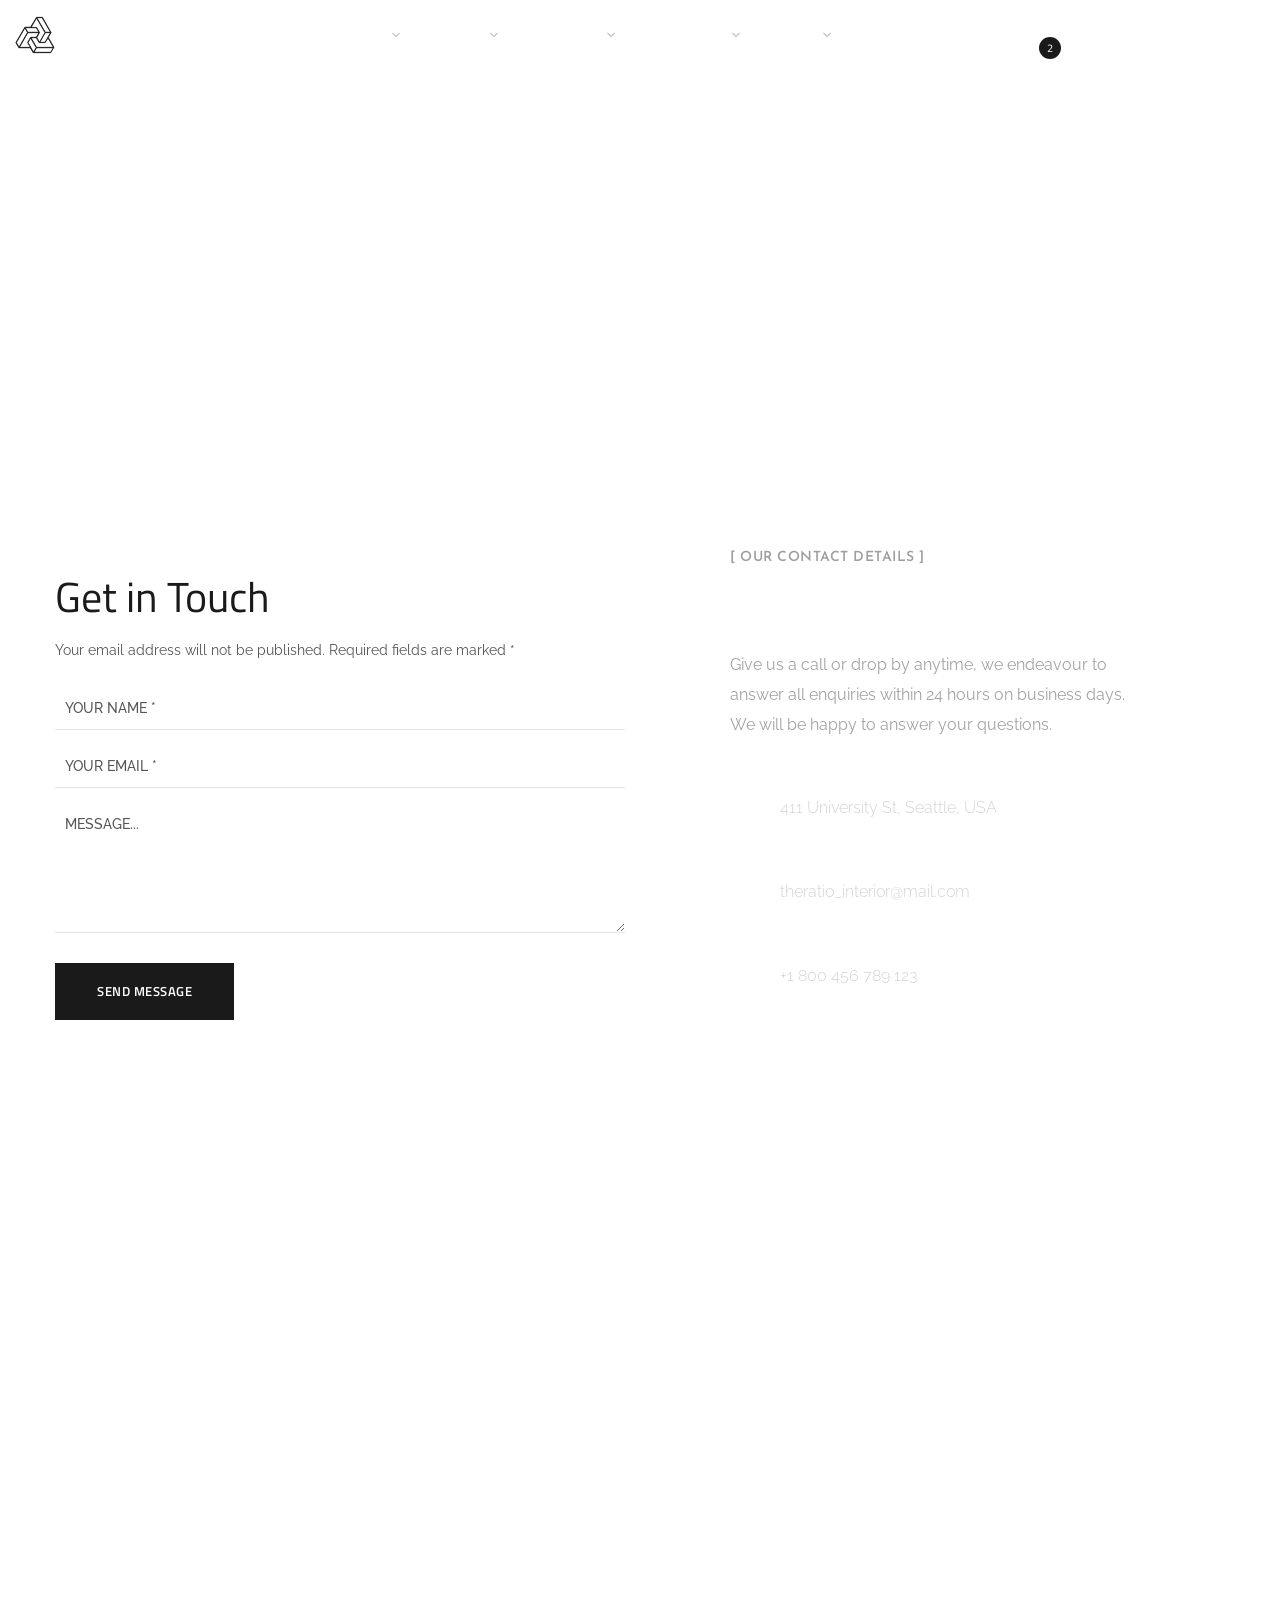
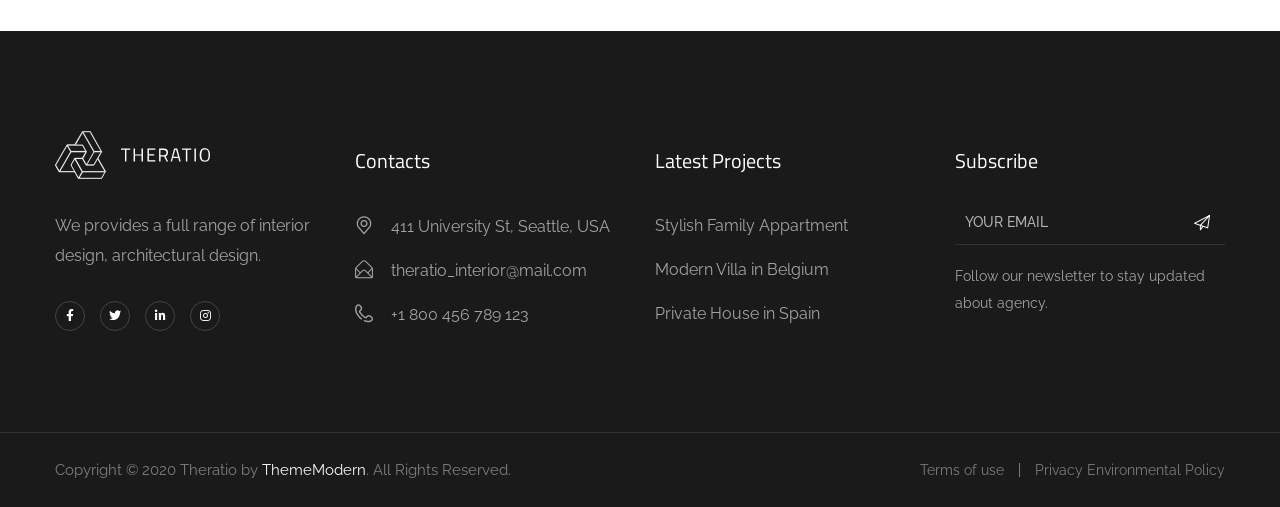
==== contact.html @ d59ffcf4 "commit" ====
<!DOCTYPE html>
<html lang="en">

<head>
    <meta charset="utf-8">
    <meta http-equiv="X-UA-Compatible" content="IE=edge" />
    <meta name="viewport" content="width=device-width, initial-scale=1, maximum-scale=1" />
    <title>Theratio</title>
    <link rel="shortcut icon" type="image/x-icon" href="images/favicon.png" />
    <link rel="stylesheet" href="css/bootstrap.min.css" />
    <link rel="stylesheet" href="css/font-awesome.min.css" />
    <link rel="stylesheet" href="css/flaticon.css" />
    <link rel="stylesheet" href="css/owl.carousel.min.css" />
    <link rel="stylesheet" href="css/owl.theme.css" />
    <link rel="stylesheet" href="css/magnific-popup.css" />
    <link rel="stylesheet" href="css/lightgallery.css" />
    <link rel="stylesheet" href="css/woocommerce.css" />
    <link rel="stylesheet" href="css/royal-preload.css" />

    <link rel="stylesheet" href="style.css" />
</head>

<body>
    <div id="royal_preloader"></div>
    <div id="page" class="site">
        <header id="site-header" class="site-header header-transparent">
            <!-- Main Header start -->
            <div class="octf-main-header is-fixed">
                <div class="octf-area-wrap">
                    <div class="container-fluid octf-mainbar-container">
                        <div class="octf-mainbar">
                            <div class="octf-mainbar-row octf-row">
                                <div class="octf-col logo-col no-padding">
                                    <div id="site-logo" class="site-logo">
                                        <a href="index.html">
                                            <img src="images/logo.svg" alt="Theratio" class="">
                                        </a>
                                    </div>
                                </div>
                                <div class="octf-col menu-col no-padding">
                                    <nav id="site-navigation" class="main-navigation">
                                        <ul class="menu">
                                            <li class="menu-item-has-children">
                                                <a href="index.html">Home</a>
                                                <ul class="sub-menu">
                                                    <li><a href="index.html">Main Home</a></li>
                                                    <li><a href="index-2.html">Interior Design</a></li>
                                                    <li><a href="index-3.html">Studio Home</a></li>
                                                    <li><a href="index-4.html">Architecture Agency</a></li>
                                                    <li><a href="index-5.html">Design Company</a></li>
                                                    <li><a href="index-6.html">Home Video</a></li>
                                                    <li><a href="home-full-screen.html">Home Full Screen</a></li>
                                                    <li><a href="one-page.html">Home One Page</a></li>
                                                    <li><a href="index-sidenav.html">Home with Side Menu</a></li>
                                                </ul>
                                            </li>
                                            <li class="menu-item-has-children"><a href="#">Pages</a>
                                                <ul class="sub-menu">
                                                    <li><a href="about-us.html">About Us</a></li>
                                                    <li><a href="our-services.html">Our Services</a></li>
                                                    <li><a href="our-team.html">Our Team</a></li>
                                                    <li><a href="single-team.html">Single Team</a></li>
                                                    <li><a href="our-process.html">Our Process</a></li>
                                                    <li><a href="our-studio.html">Our Stufio</a></li>
                                                    <li class="menu-item-has-children"><a href="shop.html">Shop</a>
                                                        <ul class="sub-menu">
                                                            <li><a href="single-product.html">Single Product</a></li>
                                                            <li><a href="checkout-page.html">Checkout Page</a></li>
                                                            <li><a href="cart-page.html">Cart Page</a></li>
                                                        </ul>
                                                    </li>
                                                    <li><a href="typography.html">Typography</a></li>
                                                    <li><a href="elements.html">Elements</a></li>
                                                    <li><a href="faq.html">FAQS</a></li>
                                                    <li><a href="cooming-soon.html">Coming Soon</a></li>
                                                    <li><a href="404-error.html">404 Error</a></li>
                                                </ul>
                                            </li>
                                            <li class="menu-item-has-children"><a href="#">Services</a>
                                                <ul class="sub-menu">
                                                    <li><a href="servcies-detail-1.html">Design & Planning</a></li>
                                                    <li><a href="servcies-detail-2.html">Exterior Design</a></li>
                                                    <li><a href="servcies-detail-3.html">Custom Solutions</a></li>
                                                    <li><a href="servcies-detail-4.html">Furniture & Decor</a></li>
                                                    <li><a href="servcies-detail-5.html">Creating Concept</a></li>
                                                    <li><a href="servcies-detail-6.html">Author’s Control</a></li>
                                                </ul>
                                            </li>
                                            <li class="menu-item-has-children mega-dropdown"><a href="#">Portfolio</a>
                                                <ul class="mega-sub-menu">
                                                    <li class="row">
                                                        <ul class="col">
                                                            <li class="menu-title">Portfolio Types</li>
                                                            <li><a href="portfolio-masonry.html">Portfolio Grid Masonry</a></li>
                                                            <li><a href="portfolio-no-gap.html">Portfolio Grid No Gap</a></li>
                                                            <li><a href="portfolio-under.html">Portfolio Info Under Image</a></li>
                                                            <li><a href="portfolio-metro.html">Portfolio Metro</a></li>
                                                            <li><a href="portfolio-metro-no-gap.html">Portfolio Metro No Space</a></li>
                                                            <li><a href="portfolio-gallery.html">Portfolio Gallery</a></li>
                                                            <li><a href="portfolio-slider.html">Portfolio Slider</a></li>
                                                        </ul>
                                                        <ul class="col">
                                                            <li class="menu-title">Portfolio Layout</li>
                                                            <li><a href="portfolio-two-column.html">Two Columns</a></li>
                                                            <li><a href="portfolio-three-column.html">Three Columns</a></li>
                                                            <li><a href="portfolio-three-column-wide.html">Three Columns Wide</a></li>
                                                            <li><a href="portfolio-four-column-wide.html">Four Columns Wide</a></li>
                                                            <li><a href="portfolio-five-column-wide.html">Five Columns Wide</a></li>
                                                        </ul>
                                                        <ul class="col">
                                                            <li class="menu-title">Single Types</li>
                                                            <li><a href="portfolio-standar.html">Standard</a></li>
                                                            <li><a href="portfolio-detail-slider.html">Slider Images</a></li>
                                                            <li><a href="portfolio-left.html">Left Images</a></li>
                                                            <li><a href="portfolio-right.html">Right Images</a></li>
                                                            <li><a href="portfolio-small.html">Small Images</a></li>
                                                            <li><a href="portfolio-big.html">Big Images</a></li>
                                                        </ul>
                                                        <ul class="col">
                                                            <li class="menu-title">Hover Types</li>
                                                            <li><a href="image-scale.html">Image Scale</a></li>
                                                            <li><a href="show-overlay-info.html">Show Overlay Info</a></li>
                                                            <li><a href="hidden-overlay-info.html">Hidden Overlay Info</a></li>
                                                            <li><a href="background-solid.html">Background Solid</a></li>
                                                            <li><a href="hidden-1.html">Hidden 1</a></li>
                                                            <li><a href="hidden-2.html">Hidden 2</a></li>
                                                        </ul>
                                                    </li>
                                                </ul>
                                            </li>
                                            <li class="menu-item-has-children"><a href="blog.html">Blog</a>
                                                <ul class="sub-menu">
                                                    <li><a href="blog.html">Blog Listing</a></li>
                                                    <li><a href="blog-grid.html">Blog Grid</a></li>
                                                    <li><a href="post.html">Blog Single</a></li>
                                                </ul>
                                            </li>
                                            <li class="current-menu-item"><a href="contact.html">Contacts</a></li>
                                        </ul>
                                    </nav>
                                </div>
                                <div class="octf-col cta-col text-right no-padding">
                                <!-- Call To Action -->
                                    <div class="octf-btn-cta">

                                        <div class="octf-cart octf-cta-header">
                                            <a class="cart-contents" href="cart-page.html" title="View your shopping cart">
                                                <i class="ot-flaticon-shopping-bag"></i>
                                                <span class="count">2</span>
                                            </a>
                    
                                            <div class="site-header-cart">
                                                <div class="widget woocommerce widget_shopping_cart">
                                                    <div class="widget_shopping_cart_content">
                                                        <ul class="woocommerce-mini-cart cart_list product_list_widget ">
                                                            <li class="woocommerce-mini-cart-item mini_cart_item">
                                                                <a class="remove remove_from_cart_button" href="#">×</a>                                         
                                                                <a href="single-product.html"><img src="images/product/product9.jpg" class="" alt="">Velvet Teal Blue</a>
                                                                <span class="quantity">1 × <span class="amount"><bdi><span>$</span>195</bdi></span></span>
                                                            </li>
                                                            <li class="woocommerce-mini-cart-item mini_cart_item">
                                                                <a class="remove remove_from_cart_button" href="#">×</a>
                                                                <a href="single-product.html"><img src="images/product/product7.jpg" class="" alt="">Natural Pouffe</a>
                                                                <span class="quantity">1 × <span class="amount"><bdi><span>$</span>145</bdi></span></span>
                                                            </li>
                                                        </ul>

                                                        <p class="woocommerce-mini-cart__total total">
                                                            <strong>Subtotal:</strong> <span class="amount"><bdi><span>$</span>340</bdi></span>
                                                        </p>
                                                        <p class="woocommerce-mini-cart__buttons buttons">
                                                            <a href="cart-page.html" class="button wc-forward">View cart</a>
                                                            <a href="checkout-page.html" class="button checkout wc-forward">Checkout</a>
                                                        </p>
                                                    </div>
                                                </div>
                                            </div>  
                                        </div>

                                        <div class="octf-search octf-cta-header">
                                            <div class="toggle_search octf-cta-icons">
                                                <i class="ot-flaticon-search"></i>
                                            </div>
                                            <!-- Form Search on Header -->
                                            <div class="h-search-form-field collapse">
                                                <div class="h-search-form-inner">
                                                    <form role="search" method="get" class="search-form">
                                                        <input type="search" class="search-field" placeholder="SEARCH..." value="" name="s">
                                                        <button type="submit" class="search-submit"><i class="ot-flaticon-search"></i></button>
                                                    </form>
                                                </div>                                  
                                            </div>
                                        </div>

                                        <div class="octf-sidepanel octf-cta-header">
                                            <div class="site-overlay panel-overlay"></div>
                                            <div id="panel-btn" class="panel-btn octf-cta-icons">
                                                <i class="ot-flaticon-menu"></i>
                                            </div>
                                        </div>
                                        
                                    </div>                              
                                </div>
                            </div>
                        </div>
                    </div>
                </div>
            </div>
            <div class="header_mobile">
                <div class="container-fluid">
                    <div class="octf-mainbar-row octf-row">
                        <div class="octf-col">
                            <div class="mlogo_wrapper clearfix">
                                <div class="mobile_logo">
                                    <a href="index.html">
                                        <img src="images/logo.svg" alt="Theratio">
                                    </a>
                                </div>
                            </div>
                        </div>
                        <div class="octf-col justify-content-end">
                            <div class="octf-search octf-cta-header">
                                <div class="toggle_search octf-cta-icons">
                                    <i class="ot-flaticon-search"></i>
                                </div>
                                <!-- Form Search on Header -->
                                <div class="h-search-form-field collapse">
                                    <div class="h-search-form-inner">
                                        <form role="search" method="get" class="search-form">
                                            <input type="search" class="search-field" placeholder="SEARCH..." value="" name="s">
                                            <button type="submit" class="search-submit"><i class="ot-flaticon-search"></i></button>
                                        </form>
                                    </div>                                  
                                </div>
                            </div>
                            <div class="octf-menu-mobile octf-cta-header">
                                <div id="mmenu-toggle" class="mmenu-toggle">
                                    <button><i class="ot-flaticon-menu"></i></button>
                                </div>
                                <div class="site-overlay mmenu-overlay"></div>
                                <div id="mmenu-wrapper" class="mmenu-wrapper on-right">
                                    <div class="mmenu-inner">
                                        <a class="mmenu-close" href="#"><i class="ot-flaticon-right-arrow"></i></a>
                                        <div class="mobile-nav">
                                            <ul id="menu-main-menu" class="mobile_mainmenu none-style">
                                                <li class="menu-item-has-children">
                                                    <a href="index.html">Home</a>
                                                    <ul class="sub-menu">
                                                        <li><a href="index.html">Main Home</a></li>
                                                        <li><a href="index-2.html">Interior Design</a></li>
                                                        <li><a href="index-3.html">Studio Home</a></li>
                                                        <li><a href="index-4.html">Architecture Agency</a></li>
                                                        <li><a href="index-5.html">Design Company</a></li>
                                                        <li><a href="index-6.html">Home Video</a></li>
                                                        <li><a href="home-full-screen.html">Home Full Screen</a></li>
                                                        <li><a href="one-page.html">Home One Page</a></li>
                                                        <li><a href="index-sidenav.html">Home with Side Menu</a></li>
                                                    </ul>
                                                </li>
                                                <li class="menu-item-has-children"><a href="#">Pages</a>
                                                    <ul class="sub-menu">
                                                        <li><a href="about-us.html">About Us</a></li>
                                                        <li><a href="our-services.html">Our Services</a></li>
                                                        <li><a href="our-team.html">Our Team</a></li>
                                                        <li><a href="single-team.html">Single Team</a></li>
                                                        <li><a href="our-process.html">Our Process</a></li>
                                                        <li><a href="our-studio.html">Our Studio</a></li>
                                                        <li class="menu-item-has-children"><a href="shop.html">Shop</a>
                                                            <ul class="sub-menu">
                                                                <li><a href="single-product.html">Single Product</a></li>
                                                                <li><a href="checkout-page.html">Checkout Page</a></li>
                                                                <li><a href="cart-page.html">Cart Page</a></li>
                                                            </ul>
                                                        </li>
                                                        <li><a href="typography.html">Typography</a></li>
                                                        <li><a href="elements.html">Elements</a></li>
                                                        <li><a href="faq.html">FAQS</a></li>
                                                        <li><a href="cooming-soon.html">Coming Soon</a></li>
                                                        <li><a href="404-error.html">404 Error</a></li>
                                                    </ul>
                                                </li>
                                                <li class="menu-item-has-children"><a href="#">Services</a>
                                                    <ul class="sub-menu">
                                                        <li><a href="servcies-detail-1.html">Design & Planning</a></li>
                                                        <li><a href="servcies-detail-2.html">Exterior Design</a></li>
                                                        <li><a href="servcies-detail-3.html">Custom Solutions</a></li>
                                                        <li><a href="servcies-detail-4.html">Furniture & Decor</a></li>
                                                        <li><a href="servcies-detail-5.html">Creating Concept</a></li>
                                                        <li><a href="servcies-detail-6.html">Author’s Control</a></li>
                                                    </ul>
                                                </li>
                                                <li class="menu-item-has-children"><a href="#">Portfolio</a>
                                                    <ul class="sub-menu">
                                                        <li class="menu-item-has-children"><a href="#">Portfolio Types</a>
                                                            <ul class="sub-menu">
                                                                <li><a href="portfolio-masonry.html">Portfolio Grid Masonry</a></li>
                                                                <li><a href="portfolio-no-gap.html">Portfolio Grid No Gap</a></li>
                                                                <li><a href="portfolio-under.html">Portfolio Info Under Image</a></li>
                                                                <li><a href="portfolio-metro.html">Portfolio Metro</a></li>
                                                                <li><a href="portfolio-metro-no-gap.html">Portfolio Metro No Space</a></li>
                                                                <li><a href="portfolio-gallery.html">Portfolio Gallery</a></li>
                                                                <li><a href="portfolio-slider.html">Portfolio Slider</a></li>
                                                            </ul>
                                                        </li>
                                                        <li class="menu-item-has-children"><a href="#">Portfolio Layout</a>
                                                            <ul class="sub-menu">
                                                                <li><a href="portfolio-two-column.html">Two Columns</a></li>
                                                                <li><a href="portfolio-three-column.html">Three Columns</a></li>
                                                                <li><a href="portfolio-three-column-wide.html">Three Columns Wide</a></li>
                                                                <li><a href="portfolio-four-column-wide.html">Four Columns Wide</a></li>
                                                                <li><a href="portfolio-five-column-wide.html">Five Columns Wide</a></li>
                                                            </ul>
                                                        </li>
                                                        <li class="menu-item-has-children"><a href="#">Portfolio Hover Types</a>
                                                            <ul class="sub-menu">
                                                                <li><a href="portfolio-standar.html">Standar</a></li>
                                                                <li><a href="portfolio-detail-slider.html">Slider Images</a></li>
                                                                <li><a href="portfolio-left.html">Left Image</a></li>
                                                                <li><a href="portfolio-right.html">Right Image</a></li>
                                                                <li><a href="portfolio-small.html">Small Image</a></li>
                                                                <li><a href="portfolio-big.html">Big Image</a></li>
                                                            </ul>
                                                        </li>
                                                        <li class="menu-item-has-children"><a href="image-scale.html">Image-scale</a>
                                                            <ul class="sub-menu">
                                                                <li><a href="image-scale.html">Image Scale</a></li>
                                                                <li><a href="show-overlay-info.html">Show Overlay Info</a></li>
                                                                <li><a href="hidden-overlay-info.html">Hidden Overlay Info</a></li>
                                                                <li><a href="background-solid.html">Background Solid</a></li>
                                                                <li><a href="hidden-1.html">Hidden 1</a></li>
                                                                <li><a href="hidden-2.html">Hidden 2</a></li>
                                                            </ul>
                                                        </li>
                                                    </ul>
                                                </li>
                                                <li class="menu-item-has-children"><a href="blog.html">Blog</a>
                                                    <ul class="sub-menu">
                                                        <li><a href="blog.html">Blog Listing</a></li>
                                                        <li><a href="blog-grid.html">Blog Grid</a></li>
                                                        <li><a href="post.html">Blog Single</a></li>
                                                    </ul>
                                                </li>
                                                <li class="current-menu-item"><a href="contact.html">Contacts</a></li>
                                            </ul>
                                        </div>
                                    </div>
                                </div>
                            </div>
                        </div>
                    </div>
                </div>
            </div>
        </header>

        <div id="side-panel" class="side-panel">
            <a href="#" class="side-panel-close"><i class="ot-flaticon-close-1"></i></a>
            <div class="side-panel-block">
                <div class="side-panel-wrap">
                    <div class="the-logo">
                        <a href="index-html">
                            <img src="images/logo-footer.svg" alt="Theratio">
                        </a>                    
                    </div>
                    <div class="ot-heading">
                        <h2 class="main-heading">Our Gallery</h2>
                    </div>
                    <div class="image-gallery">
                        <div id="gallery-1" class="gallery galleryid-102 gallery-columns-3 gallery-size-thumbnail">
                            <figure class="gallery-item">
                                <div class="gallery-icon landscape">
                                    <a data-elementor-open-lightbox="yes" data-elementor-lightbox-slideshow="8701e24" data-elementor-lightbox-title="p4-gallery1" href="images/gallery1.jpg">
                                        <img src="images/gallery-small-1.jpg" class="" alt="">
                                    </a>
                                </div>
                            </figure>
                            <figure class="gallery-item">
                                <div class="gallery-icon landscape">
                                    <a data-elementor-open-lightbox="yes" data-elementor-lightbox-slideshow="8701e24" data-elementor-lightbox-title="p4-gallery1" href="images/gallery2.jpg">
                                        <img src="images/gallery-small-2.jpg" class="" alt="">
                                    </a>
                                </div>
                            </figure>
                            <figure class="gallery-item">
                                <div class="gallery-icon landscape">
                                    <a data-elementor-open-lightbox="yes" data-elementor-lightbox-slideshow="8701e24" data-elementor-lightbox-title="p4-gallery1" href="images/gallery3.jpg">
                                        <img src="images/gallery-small-3.jpg" class="" alt="">
                                    </a>
                                </div>
                            </figure>
                            <figure class="gallery-item">
                                <div class="gallery-icon landscape">
                                    <a data-elementor-open-lightbox="yes" data-elementor-lightbox-slideshow="8701e24" data-elementor-lightbox-title="p4-gallery1" href="images/gallery4.jpg">
                                        <img src="images/gallery-small-4.jpg" class="" alt="">
                                    </a>
                                </div>
                            </figure>
                            <figure class="gallery-item">
                                <div class="gallery-icon landscape">
                                    <a data-elementor-open-lightbox="yes" data-elementor-lightbox-slideshow="8701e24" data-elementor-lightbox-title="p4-gallery1" href="images/gallery5.jpg">
                                        <img src="images/gallery-small-5.jpg" class="" alt="">
                                    </a>
                                </div>
                            </figure>
                            <figure class="gallery-item">
                                <div class="gallery-icon landscape">
                                    <a data-elementor-open-lightbox="yes" data-elementor-lightbox-slideshow="8701e24" data-elementor-lightbox-title="p4-gallery1" href="images/gallery6.jpg">
                                        <img src="images/gallery-small-6.jpg" class="" alt="">
                                    </a>
                                </div>
                            </figure>
                        </div>
                    </div>
                    <div class="ot-heading ">
                        <h2 class="main-heading">Contact Info</h2>
                    </div>
                    <div class="side-panel-cinfo">
                        <ul class="panel-cinfo">
                            <li class="panel-list-item">
                                <span class="panel-list-icon"><i class="ot-flaticon-place"></i></span>
                                <span class="panel-list-text">411 University St, Seattle, USA</span>
                            </li>
                            <li class="panel-list-item">
                                <span class="panel-list-icon"><i class="ot-flaticon-mail"></i></span>
                                <span class="panel-list-text">theratio_interior@mail.com</span>
                            </li>
                            <li class="panel-list-item">
                                <span class="panel-list-icon"><i class="ot-flaticon-phone-call"></i></span>
                                <span class="panel-list-text">+1 800 456 789 123</span>
                            </li>
                        </ul>
                    </div>
                    <div class="side-panel-social">
                        <ul>
                            <li><a href="http://twitter.com" target="_self"><i class="fab fa-twitter"></i></a></li>
                            <li><a href="http://facebook.com" target="_self"><i class="fab fa-facebook-f"></i></a></li>
                            <li><a href="http://linkedin.com" target="_self"><i class="fab fa-linkedin-in"></i></a></li>
                            <li><a href="http://instagram" target="_self"><i class="fab fa-instagram"></i></a></li>
                        </ul>
                    </div>
                </div>
            </div>
        </div>

        <div id="content" class="site-content">
            <div class="page-header dtable text-center header-transparent page-header-contact">
                <div class="dcell">
                    <div class="container">
                        <h1 class="page-title">Contact</h1>
                        <ul id="breadcrumbs" class="breadcrumbs none-style">
                            <li><a href="index.html">Home</a></li>
                            <li class="active">Contacts</li>
                        </ul>    
                    </div>
                </div>
            </div>
        </div>

        <section class="contact-page">
            <div class="container">
                <div class="row">
                    <div class="col-lg-6 align-self-center mb-5 mb-lg-0">
                        <div class="contact-left">
                            <h2>Get in Touch</h2>
                            <p class="font14">Your email address will not be published. Required fields are marked *</p>
                            <form id="ajax-form" name="ajax-form" action="contact.php" method="post" class="wpcf7">
                                <div class="main-form">
                                    <p>
                                        <label for="name"> <span class="error" id="err-name">please enter name</span></label>
                                        <input type="text" name="name" value="" size="40" class="" aria-invalid="false" placeholder="Your Name *" required>
                                    </p>
                                    <p>
                                        <label for="email"> 
                                            <span class="error" id="err-email">please enter e-mail</span>
                                            <span class="error" id="err-emailvld">e-mail is not a valid format</span>
                                        </label>
                                        <input type="email" name="email" id="email" value="" size="40" class="" aria-invalid="false" placeholder="Your Email *" required>
                                    </p>
                                    <p>
                                        <label for="message"></label>
                                        <textarea name="message" id="message" cols="40" rows="10" class="" aria-invalid="false" placeholder="Message..." required></textarea>
                                    </p>
                                    <p><button type="submit" id="send" class="octf-btn">Send Message</button></p>
                                    <div class="clear"></div>   
                                    <div class="error" id="err-form">There was a problem validating the form please check!</div>
                                    <div class="error" id="err-timedout">The connection to the server timed out!</div>
                                    <div class="error" id="err-state"></div>
                                </div>
                            </form>

                            <div class="clear"></div>
                            <div id="ajaxsuccess">Successfully sent!!</div>
                            <div class="clear"></div>
                        </div>
                    </div>
                    <div class="col-lg-6">
                        <div class="contact-right">
                            <div class="ot-heading">
                                <span>[ our contact details ]</span>
                                <h2 class="main-heading">Let's Start a Project</h2>
                            </div>
                            <p>Give us a call or drop by anytime, we endeavour to answer all enquiries within 24 hours on business days. We will be happy to answer your questions.</p>
                            <div class="contact-info">
                                <i class="ot-flaticon-place"></i>
                                <div class="info-text">
                                    <h6>OUR ADDRESS:</h6>
                                    <p>411 University St, Seattle, USA</p>
                                </div>
                            </div>
                            <div class="contact-info">
                                <i class="ot-flaticon-mail"></i>
                                <div class="info-text">
                                    <h6>OUR MAILBOX:</h6>
                                    <p><a href="mailto:theratio_interior@mail.com">theratio_interior@mail.com</a></p>
                                </div>
                            </div>
                            <div class="contact-info">
                                <i class="ot-flaticon-phone-call"></i>
                                <div class="info-text">
                                    <h6>OUR PHONE:</h6>
                                    <p><a href="tel:+1 800 456 789 123">+1 800 456 789 123</a></p>
                                </div>
                            </div>
                            <div class="list-social">
                                <ul>
                                    <li><a href="http://twitter.com" target="_self"><i class="fab fa-twitter"></i></a></li>
                                    <li><a href="http://facebook.com" target="_self"><i class="fab fa-facebook-f"></i></a></li>
                                    <li><a href="http://linkedin.com" target="_self"><i class="fab fa-linkedin-in"></i></a></li>
                                    <li><a href="http://instagram" target="_self"><i class="fab fa-instagram"></i></a></li>
                                </ul>
                            </div>
                        </div>
                    </div>
                </div>
            </div>
        </section>
        <div class="contact-map">
            <div class="map">
                <iframe src="https://www.google.com/maps/embed?pb=!1m18!1m12!1m3!1d86077.66255184308!2d-122.40402224079803!3d47.60810999586645!2m3!1f0!2f0!3f0!3m2!1i1024!2i768!4f13.1!3m3!1m2!1s0x54906ab3f905c4b1%3A0x96bf575ff75ab1aa!2s411%20University%20St%2C%20Seattle%2C%20WA%2098101%2C%20Hoa%20K%E1%BB%B3!5e0!3m2!1svi!2s!4v1584084043716!5m2!1svi!2s" height="522" style="border:0;" allowfullscreen="" aria-hidden="false" tabindex="0"></iframe>
            </div>
        </div>

    <footer id="site-footer" class="site-footer">
        <div class="container">
            <div class="row">
                <div class="col-xl-3 col-lg-6 col-md-6 col-sm-12 mb-4 mb-xl-0">
                    <div class="widget-footer">
                        <img src="images/logo-footer.svg" class="footer-logo" alt="">
                        <p>We provides a full range of interior design, architectural design.</p>
                        <div class="footer-social list-social">
                            <ul>
                                <li><a href="http://facebook.com" target="_self"><i class="fab fa-facebook-f"></i></a></li>
                                <li><a href="http://twitter.com" target="_self"><i class="fab fa-twitter"></i></a></li>
                                <li><a href="http://linkedin.com" target="_self"><i class="fab fa-linkedin-in"></i></a></li>
                                <li><a href="http://instagram" target="_self"><i class="fab fa-instagram"></i></a></li>
                            </ul>
                        </div>
                    </div>
                </div>
                <div class="col-xl-3 col-lg-6 col-md-6 col-sm-12 mb-4 mb-xl-0">
                    <div class="widget-footer">
                        <h6>Contacts</h6>
                        <ul class="footer-list">
                            <li class="footer-list-item">
                                <span class="list-item-icon"><i class="ot-flaticon-place"></i></span>
                                <span class="list-item-text">411 University St, Seattle, USA</span>
                            </li>
                            <li class="footer-list-item">
                                <span class="list-item-icon"><i class="ot-flaticon-mail"></i></span>
                                <span class="list-item-text">theratio_interior@mail.com</span>
                            </li>
                            <li class="footer-list-item">
                                <span class="list-item-icon"><i class="ot-flaticon-phone-call"></i></span>
                                <span class="list-item-text">+1 800 456 789 123</span>
                            </li>
                        </ul>
                    </div>
                </div>
                <div class="col-xl-3 col-lg-6 col-md-6 col-sm-12 mb-4 mb-md-0">
                    <div class="widget-footer widget-contact">
                        <h6>Latest Projects</h6>
                        <ul>
                            <li><a href="#">Stylish Family Appartment</a></li>
                            <li><a href="#">Modern Villa in Belgium</a></li>
                            <li><a href="#">Private House in Spain</a></li>
                        </ul>
                    </div>
                </div>
                <div class="col-xl-3 col-lg-6 col-md-6 col-sm-12">
                    <div class="widget-footer footer-widget-subcribe">
                        <h6>Subscribe</h6>
                        <form class="mc4wp-form" method="post">
                            <div class="mc4wp-form-fields">
                                <div class="subscribe-inner-form">
                                    <input type="email" name="EMAIL" placeholder="YOUR EMAIL" required="">
                                    <button type="submit" class="subscribe-btn-icon"><i class="ot-flaticon-send"></i></button>
                                </div>
                            </div>
                        </form>
                        <p>Follow our newsletter to stay updated about agency.</p>
                    </div>
                </div>
            </div>
        </div>
    </footer><!-- #site-footer -->
    <div class="footer-bottom">
        <div class="container">
            <div class="row">
                <div class="col-lg-7 col-md-12 mb-4 mb-lg-0">
                    <p>Copyright © 2020 Theratio by <a class="text-light" href="#">ThemeModern</a>. All Rights Reserved.</p>
                </div>
                <div class="col-lg-5 col-md-12 align-self-center">
                    <ul class="icon-list-items inline-items justify-content-lg-end">
                        <li class="icon-list-item inline-item">
                            <a href="#"><span class="icon-list-text">Terms of use</span></a>
                        </li>
                        <li class="icon-list-item inline-item">
                            <a href="#"><span class="icon-list-text">Privacy Environmental Policy</span></a>
                        </li>
                    </ul>
                </div>
            </div>
        </div>
    </div>
</div><!-- #page -->
<a id="back-to-top" href="#" class="show"><i class="ot-flaticon-left-arrow"></i></a>
        <!-- jQuery -->
    <script src="js/jquery.min.js"></script>
    <script src="js/mousewheel.min.js"></script>
    <script src="js/lightgallery-all.min.js"></script>
    <script src="js/jquery.magnific-popup.min.js"></script>
    <script src="js/jquery.isotope.min.js"></script>
    <script src="js/owl.carousel.min.js"></script>
    <script src="js/easypiechart.min.js"></script>
    <script src="js/jquery.countdown.min.js"></script>
    <script src="js/scripts.js"></script>
    <script src="js/contact.js"></script>
    <script src="js/royal_preloader.min.js"></script>
    <script>
        window.jQuery = window.$ = jQuery;  
        (function($) { "use strict";
            //Preloader
            Royal_Preloader.config({
                mode           :   'progress',
                background     :   '#1a1a1a',
            });
        })(jQuery);
    </script>  
</body>
</html>
---- css/flaticon.css ----
/*
  	Flaticon icon font: Flaticon
  	Creation date: 21/03/2020 07:56
  	*/

@font-face {
  font-family: "Flaticon";
  src: url("../fonts/Flaticon.eot");
  src: url("../fonts/Flaticon.eot?#iefix") format("embedded-opentype"),
       url("../fonts/Flaticon.woff2") format("woff2"),
       url("../fonts/Flaticon.woff") format("woff"),
       url("../fonts/Flaticon.ttf") format("truetype"),
       url("../fonts/Flaticon.svg#Flaticon") format("svg");
  font-weight: normal;
  font-style: normal;
}

@media screen and (-webkit-min-device-pixel-ratio:0) {
  @font-face {
    font-family: "Flaticon";
    src: url("./Flaticon.svg#Flaticon") format("svg");
  }
}

[class^="ot-flaticon-"]:before, [class*=" ot-flaticon-"]:before,
[class^="ot-flaticon-"]:after, [class*=" ot-flaticon-"]:after {   
  font-family: Flaticon;
  font-size: 21px;
  font-style: normal;
}

.ot-flaticon-support:before { content: "\f100"; }
.ot-flaticon-document:before { content: "\f101"; }
.ot-flaticon-video:before { content: "\f102"; }
.ot-flaticon-file:before { content: "\f103"; }
.ot-flaticon-next:before { content: "\f104"; }
.ot-flaticon-menu:before { content: "\f105"; }
.ot-flaticon-left-arrow:before { content: "\f106"; }
.ot-flaticon-button:before { content: "\f107"; }
.ot-flaticon-play-button:before { content: "\f108"; }
.ot-flaticon-search:before { content: "\f109"; }
.ot-flaticon-search-1:before { content: "\f10a"; }
.ot-flaticon-shopping-bag:before { content: "\f10b"; }
.ot-flaticon-place:before { content: "\f10c"; }
.ot-flaticon-phone-call:before { content: "\f10d"; }
.ot-flaticon-3d:before { content: "\f10e"; }
.ot-flaticon-pantone:before { content: "\f10f"; }
.ot-flaticon-sphere:before { content: "\f110"; }
.ot-flaticon-measure:before { content: "\f111"; }
.ot-flaticon-title:before { content: "\f112"; }
.ot-flaticon-home:before { content: "\f113"; }
.ot-flaticon-house:before { content: "\f114"; }
.ot-flaticon-mail:before { content: "\f115"; }
.ot-flaticon-add:before { content: "\f116"; }
.ot-flaticon-quote:before { content: "\f117"; }
.ot-flaticon-send:before { content: "\f118"; }
.ot-flaticon-blueprint:before { content: "\f119"; }
.ot-flaticon-tip:before { content: "\f11a"; }
.ot-flaticon-money-back:before { content: "\f11b"; }
.ot-flaticon-vector:before { content: "\f11c"; }
.ot-flaticon-tools:before { content: "\f11d"; }
.ot-flaticon-3d-1:before { content: "\f11e"; }
.ot-flaticon-heart:before { content: "\f11f"; }
.ot-flaticon-link:before { content: "\f120"; }
.ot-flaticon-pin:before { content: "\f121"; }
.ot-flaticon-cube:before { content: "\f122"; }
.ot-flaticon-blueprint-1:before { content: "\f123"; }
.ot-flaticon-brickwall:before { content: "\f124"; }
.ot-flaticon-paint:before { content: "\f125"; }
.ot-flaticon-diamond:before { content: "\f126"; }
.ot-flaticon-box:before { content: "\f127"; }
.ot-flaticon-cactus:before { content: "\f128"; }
.ot-flaticon-house-1:before { content: "\f129"; }
.ot-flaticon-paint-1:before { content: "\f12a"; }
.ot-flaticon-type:before { content: "\f12b"; }
.ot-flaticon-type-1:before { content: "\f12c"; }
.ot-flaticon-3d-2:before { content: "\f12d"; }
.ot-flaticon-close:before { content: "\f12e"; }
.ot-flaticon-favorite:before { content: "\f12f"; }
.ot-flaticon-close-1:before { content: "\f130"; }
.ot-flaticon-warning-sign:before { content: "\f131"; }
.ot-flaticon-info:before { content: "\f132"; }
.ot-flaticon-check-mark-black-outline:before { content: "\f133"; }
.ot-flaticon-right-arrow:before { content: "\f134"; }
.ot-flaticon-quote-1:before { content: "\f135"; }
.ot-flaticon-quote-2:before { content: "\f136"; }
---- css/lightgallery.css ----
/*! lightgallery - v1.7.0 - 2020-05-03
* http://sachinchoolur.github.io/lightGallery/
* Copyright (c) 2020 Sachin N; Licensed GPLv3 */
@font-face {
  font-family: 'lg';
  src: url("../fonts/lg.eot?n1z373");
  src: url("../fonts/lg.eot?#iefixn1z373") format("embedded-opentype"), url("../fonts/lg.woff?n1z373") format("woff"), url("../fonts/lg.ttf?n1z373") format("truetype"), url("../fonts/lg.svg?n1z373#lg") format("svg");
  font-weight: normal;
  font-style: normal;
}
.lg-icon {
  font-family: 'lg';
  font-style: normal;
  font-weight: normal;
  font-variant: normal;
  text-transform: none;
  line-height: 1;
  /* Better Font Rendering =========== */
  -webkit-font-smoothing: antialiased;
  -moz-osx-font-smoothing: grayscale;
}

.lg-actions .lg-next, .lg-actions .lg-prev {
  background-color: rgba(0, 0, 0, 0.45);
  border-radius: 2px;
  color: #999;
  cursor: pointer;
  display: block;
  font-size: 22px;
  margin-top: -10px;
  padding: 8px 10px 9px;
  position: absolute;
  top: 50%;
  z-index: 1080;
  border: none;
  outline: none;
}
.lg-actions .lg-next.disabled, .lg-actions .lg-prev.disabled {
  pointer-events: none;
  opacity: 0.5;
}
.lg-actions .lg-next:hover, .lg-actions .lg-prev:hover {
  color: #FFF;
}
.lg-actions .lg-next {
  right: 20px;
}
.lg-actions .lg-next:before {
  content: "\e095";
}
.lg-actions .lg-prev {
  left: 20px;
}
.lg-actions .lg-prev:after {
  content: "\e094";
}

@-webkit-keyframes lg-right-end {
  0% {
    left: 0;
  }
  50% {
    left: -30px;
  }
  100% {
    left: 0;
  }
}
@-moz-keyframes lg-right-end {
  0% {
    left: 0;
  }
  50% {
    left: -30px;
  }
  100% {
    left: 0;
  }
}
@-ms-keyframes lg-right-end {
  0% {
    left: 0;
  }
  50% {
    left: -30px;
  }
  100% {
    left: 0;
  }
}
@keyframes lg-right-end {
  0% {
    left: 0;
  }
  50% {
    left: -30px;
  }
  100% {
    left: 0;
  }
}
@-webkit-keyframes lg-left-end {
  0% {
    left: 0;
  }
  50% {
    left: 30px;
  }
  100% {
    left: 0;
  }
}
@-moz-keyframes lg-left-end {
  0% {
    left: 0;
  }
  50% {
    left: 30px;
  }
  100% {
    left: 0;
  }
}
@-ms-keyframes lg-left-end {
  0% {
    left: 0;
  }
  50% {
    left: 30px;
  }
  100% {
    left: 0;
  }
}
@keyframes lg-left-end {
  0% {
    left: 0;
  }
  50% {
    left: 30px;
  }
  100% {
    left: 0;
  }
}
.lg-outer.lg-right-end .lg-object {
  -webkit-animation: lg-right-end 0.3s;
  -o-animation: lg-right-end 0.3s;
  animation: lg-right-end 0.3s;
  position: relative;
}
.lg-outer.lg-left-end .lg-object {
  -webkit-animation: lg-left-end 0.3s;
  -o-animation: lg-left-end 0.3s;
  animation: lg-left-end 0.3s;
  position: relative;
}

.lg-toolbar {
  z-index: 1082;
  left: 0;
  position: absolute;
  top: 0;
  width: 100%;
  background-color: rgba(0, 0, 0, 0.45);
}
.lg-toolbar .lg-icon {
  color: #999;
  cursor: pointer;
  float: right;
  font-size: 24px;
  height: 47px;
  line-height: 27px;
  padding: 10px 0;
  text-align: center;
  width: 50px;
  text-decoration: none !important;
  outline: medium none;
  background: none;
  border: none;
  box-shadow: none;
  -webkit-transition: color 0.2s linear;
  -o-transition: color 0.2s linear;
  transition: color 0.2s linear;
}
.lg-toolbar .lg-icon:hover {
  color: #FFF;
}
.lg-toolbar .lg-close:after {
  content: "\e070";
}
.lg-toolbar .lg-download:after {
  content: "\e0f2";
}

.lg-sub-html {
  bottom: 0;
  color: #EEE;
  font-size: 16px;
  left: 0;
  padding: 15px 40px;
  position: fixed;
  right: 0;
  text-align: center;
  z-index: 1080;
}
.lg-sub-html h4 {
  margin: 0;
  font-size: 13px;
  font-weight: bold;
}
.lg-sub-html p {
  font-size: 12px;
  margin: 5px 0 0;
}

#lg-counter {
  color: #999;
  display: inline-block;
  font-size: 16px;
  padding-left: 20px;
  padding-top: 12px;
  vertical-align: middle;
}

.lg-toolbar, .lg-prev, .lg-next {
  opacity: 1;
  -webkit-transition: -webkit-transform 0.35s cubic-bezier(0, 0, 0.25, 1) 0s, opacity 0.35s cubic-bezier(0, 0, 0.25, 1) 0s, color 0.2s linear;
  -moz-transition: -moz-transform 0.35s cubic-bezier(0, 0, 0.25, 1) 0s, opacity 0.35s cubic-bezier(0, 0, 0.25, 1) 0s, color 0.2s linear;
  -o-transition: -o-transform 0.35s cubic-bezier(0, 0, 0.25, 1) 0s, opacity 0.35s cubic-bezier(0, 0, 0.25, 1) 0s, color 0.2s linear;
  transition: transform 0.35s cubic-bezier(0, 0, 0.25, 1) 0s, opacity 0.35s cubic-bezier(0, 0, 0.25, 1) 0s, color 0.2s linear;
}

.lg-hide-items .lg-prev {
  opacity: 0;
  -webkit-transform: translate3d(-10px, 0, 0);
  transform: translate3d(-10px, 0, 0);
}
.lg-hide-items .lg-next {
  opacity: 0;
  -webkit-transform: translate3d(10px, 0, 0);
  transform: translate3d(10px, 0, 0);
}
.lg-hide-items .lg-toolbar {
  opacity: 0;
  -webkit-transform: translate3d(0, -10px, 0);
  transform: translate3d(0, -10px, 0);
}

body:not(.lg-from-hash) .lg-outer.lg-start-zoom .lg-object {
  -webkit-transform: scale3d(0.5, 0.5, 0.5);
  transform: scale3d(0.5, 0.5, 0.5);
  opacity: 0;
  -webkit-transition: -webkit-transform 250ms cubic-bezier(0, 0, 0.25, 1) 0s, opacity 250ms cubic-bezier(0, 0, 0.25, 1) !important;
  -moz-transition: -moz-transform 250ms cubic-bezier(0, 0, 0.25, 1) 0s, opacity 250ms cubic-bezier(0, 0, 0.25, 1) !important;
  -o-transition: -o-transform 250ms cubic-bezier(0, 0, 0.25, 1) 0s, opacity 250ms cubic-bezier(0, 0, 0.25, 1) !important;
  transition: transform 250ms cubic-bezier(0, 0, 0.25, 1) 0s, opacity 250ms cubic-bezier(0, 0, 0.25, 1) !important;
  -webkit-transform-origin: 50% 50%;
  -moz-transform-origin: 50% 50%;
  -ms-transform-origin: 50% 50%;
  transform-origin: 50% 50%;
}
body:not(.lg-from-hash) .lg-outer.lg-start-zoom .lg-item.lg-complete .lg-object {
  -webkit-transform: scale3d(1, 1, 1);
  transform: scale3d(1, 1, 1);
  opacity: 1;
}

.lg-outer .lg-thumb-outer {
  background-color: #0D0A0A;
  bottom: 0;
  position: absolute;
  width: 100%;
  z-index: 1080;
  max-height: 350px;
  -webkit-transform: translate3d(0, 100%, 0);
  transform: translate3d(0, 100%, 0);
  -webkit-transition: -webkit-transform 0.25s cubic-bezier(0, 0, 0.25, 1) 0s;
  -moz-transition: -moz-transform 0.25s cubic-bezier(0, 0, 0.25, 1) 0s;
  -o-transition: -o-transform 0.25s cubic-bezier(0, 0, 0.25, 1) 0s;
  transition: transform 0.25s cubic-bezier(0, 0, 0.25, 1) 0s;
}
.lg-outer .lg-thumb-outer.lg-grab .lg-thumb-item {
  cursor: -webkit-grab;
  cursor: -moz-grab;
  cursor: -o-grab;
  cursor: -ms-grab;
  cursor: grab;
}
.lg-outer .lg-thumb-outer.lg-grabbing .lg-thumb-item {
  cursor: move;
  cursor: -webkit-grabbing;
  cursor: -moz-grabbing;
  cursor: -o-grabbing;
  cursor: -ms-grabbing;
  cursor: grabbing;
}
.lg-outer .lg-thumb-outer.lg-dragging .lg-thumb {
  -webkit-transition-duration: 0s !important;
  transition-duration: 0s !important;
}
.lg-outer.lg-thumb-open .lg-thumb-outer {
  -webkit-transform: translate3d(0, 0%, 0);
  transform: translate3d(0, 0%, 0);
}
.lg-outer .lg-thumb {
  padding: 10px 0;
  height: 100%;
  margin: auto;
  margin-bottom: -5px;
}
.lg-outer .lg-thumb-item {
  cursor: pointer;
  float: left;
  overflow: hidden;
  height: 100%;
  border: 2px solid #FFF;
  margin-bottom: 5px;
}
@media (min-width: 1025px) {
  .lg-outer .lg-thumb-item {
    -webkit-transition: border-color 0.25s ease;
    -o-transition: border-color 0.25s ease;
    transition: border-color 0.25s ease;
  }
}
.lg-outer .lg-thumb-item.active, .lg-outer .lg-thumb-item:hover {
  border-color: #f0c409;
}
.lg-outer .lg-thumb-item img {
  width: 100%;
  height: 100%;
  object-fit: cover;
}
.lg-outer.lg-has-thumb .lg-item {
  padding-bottom: 120px;
}
.lg-outer.lg-can-toggle .lg-item {
  padding-bottom: 0;
}
.lg-outer.lg-pull-caption-up .lg-sub-html {
  -webkit-transition: bottom 0.25s ease;
  -o-transition: bottom 0.25s ease;
  transition: bottom 0.25s ease;
}
.lg-outer.lg-pull-caption-up.lg-thumb-open .lg-sub-html {
  bottom: 100px;
}
.lg-outer .lg-toogle-thumb {
  background-color: #0D0A0A;
  border-radius: 2px 2px 0 0;
  color: #999;
  cursor: pointer;
  font-size: 24px;
  height: 39px;
  line-height: 27px;
  padding: 5px 0;
  position: absolute;
  right: 20px;
  text-align: center;
  top: -39px;
  width: 50px;
  outline: medium none;
  border: none;
}
.lg-outer .lg-toogle-thumb:after {
  content: "\e1ff";
}
.lg-outer .lg-toogle-thumb:hover {
  color: #FFF;
}

.lg-outer .lg-video-cont {
  display: inline-block;
  vertical-align: middle;
  max-width: 1140px;
  max-height: 100%;
  width: 100%;
  padding: 0 5px;
}
.lg-outer .lg-video {
  width: 100%;
  height: 0;
  padding-bottom: 56.25%;
  overflow: hidden;
  position: relative;
}
.lg-outer .lg-video .lg-object {
  display: inline-block;
  position: absolute;
  top: 0;
  left: 0;
  width: 100% !important;
  height: 100% !important;
}
.lg-outer .lg-video .lg-video-play {
  width: 84px;
  height: 59px;
  position: absolute;
  left: 50%;
  top: 50%;
  margin-left: -42px;
  margin-top: -30px;
  z-index: 1080;
  cursor: pointer;
}
.lg-outer .lg-has-iframe .lg-video {
  -webkit-overflow-scrolling: touch;
  overflow: auto;
}
.lg-outer .lg-has-vimeo .lg-video-play {
  background: url("../img/vimeo-play.png") no-repeat scroll 0 0 transparent;
}
.lg-outer .lg-has-vimeo:hover .lg-video-play {
  background: url("../img/vimeo-play.png") no-repeat scroll 0 -58px transparent;
}
.lg-outer .lg-has-html5 .lg-video-play {
  background: transparent url("../img/video-play.png") no-repeat scroll 0 0;
  height: 64px;
  margin-left: -32px;
  margin-top: -32px;
  width: 64px;
  opacity: 0.8;
}
.lg-outer .lg-has-html5:hover .lg-video-play {
  opacity: 1;
}
.lg-outer .lg-has-youtube .lg-video-play {
  background: url("../img/youtube-play.png") no-repeat scroll 0 0 transparent;
}
.lg-outer .lg-has-youtube:hover .lg-video-play {
  background: url("../img/youtube-play.png") no-repeat scroll 0 -60px transparent;
}
.lg-outer .lg-video-object {
  width: 100% !important;
  height: 100% !important;
  position: absolute;
  top: 0;
  left: 0;
}
.lg-outer .lg-has-video .lg-video-object {
  visibility: hidden;
}
.lg-outer .lg-has-video.lg-video-playing .lg-object, .lg-outer .lg-has-video.lg-video-playing .lg-video-play {
  display: none;
}
.lg-outer .lg-has-video.lg-video-playing .lg-video-object {
  visibility: visible;
}

.lg-progress-bar {
  background-color: #333;
  height: 5px;
  left: 0;
  position: absolute;
  top: 0;
  width: 100%;
  z-index: 1083;
  opacity: 0;
  -webkit-transition: opacity 0.08s ease 0s;
  -moz-transition: opacity 0.08s ease 0s;
  -o-transition: opacity 0.08s ease 0s;
  transition: opacity 0.08s ease 0s;
}
.lg-progress-bar .lg-progress {
  background-color: #a90707;
  height: 5px;
  width: 0;
}
.lg-progress-bar.lg-start .lg-progress {
  width: 100%;
}
.lg-show-autoplay .lg-progress-bar {
  opacity: 1;
}

.lg-autoplay-button:after {
  content: "\e01d";
}
.lg-show-autoplay .lg-autoplay-button:after {
  content: "\e01a";
}

.lg-outer.lg-css3.lg-zoom-dragging .lg-item.lg-complete.lg-zoomable .lg-img-wrap, .lg-outer.lg-css3.lg-zoom-dragging .lg-item.lg-complete.lg-zoomable .lg-image {
  -webkit-transition-duration: 0s;
  transition-duration: 0s;
}
.lg-outer.lg-use-transition-for-zoom .lg-item.lg-complete.lg-zoomable .lg-img-wrap {
  -webkit-transition: -webkit-transform 0.3s cubic-bezier(0, 0, 0.25, 1) 0s;
  -moz-transition: -moz-transform 0.3s cubic-bezier(0, 0, 0.25, 1) 0s;
  -o-transition: -o-transform 0.3s cubic-bezier(0, 0, 0.25, 1) 0s;
  transition: transform 0.3s cubic-bezier(0, 0, 0.25, 1) 0s;
}
.lg-outer.lg-use-left-for-zoom .lg-item.lg-complete.lg-zoomable .lg-img-wrap {
  -webkit-transition: left 0.3s cubic-bezier(0, 0, 0.25, 1) 0s, top 0.3s cubic-bezier(0, 0, 0.25, 1) 0s;
  -moz-transition: left 0.3s cubic-bezier(0, 0, 0.25, 1) 0s, top 0.3s cubic-bezier(0, 0, 0.25, 1) 0s;
  -o-transition: left 0.3s cubic-bezier(0, 0, 0.25, 1) 0s, top 0.3s cubic-bezier(0, 0, 0.25, 1) 0s;
  transition: left 0.3s cubic-bezier(0, 0, 0.25, 1) 0s, top 0.3s cubic-bezier(0, 0, 0.25, 1) 0s;
}
.lg-outer .lg-item.lg-complete.lg-zoomable .lg-img-wrap {
  -webkit-transform: translate3d(0, 0, 0);
  transform: translate3d(0, 0, 0);
  -webkit-backface-visibility: hidden;
  -moz-backface-visibility: hidden;
  backface-visibility: hidden;
}
.lg-outer .lg-item.lg-complete.lg-zoomable .lg-image {
  -webkit-transform: scale3d(1, 1, 1);
  transform: scale3d(1, 1, 1);
  -webkit-transition: -webkit-transform 0.3s cubic-bezier(0, 0, 0.25, 1) 0s, opacity 0.15s !important;
  -moz-transition: -moz-transform 0.3s cubic-bezier(0, 0, 0.25, 1) 0s, opacity 0.15s !important;
  -o-transition: -o-transform 0.3s cubic-bezier(0, 0, 0.25, 1) 0s, opacity 0.15s !important;
  transition: transform 0.3s cubic-bezier(0, 0, 0.25, 1) 0s, opacity 0.15s !important;
  -webkit-transform-origin: 0 0;
  -moz-transform-origin: 0 0;
  -ms-transform-origin: 0 0;
  transform-origin: 0 0;
  -webkit-backface-visibility: hidden;
  -moz-backface-visibility: hidden;
  backface-visibility: hidden;
}

#lg-zoom-in:after {
  content: "\e311";
}

#lg-actual-size {
  font-size: 20px;
}
#lg-actual-size:after {
  content: "\e033";
}

#lg-zoom-out {
  opacity: 0.5;
  pointer-events: none;
}
#lg-zoom-out:after {
  content: "\e312";
}
.lg-zoomed #lg-zoom-out {
  opacity: 1;
  pointer-events: auto;
}

.lg-outer .lg-pager-outer {
  bottom: 60px;
  left: 0;
  position: absolute;
  right: 0;
  text-align: center;
  z-index: 1080;
  height: 10px;
}
.lg-outer .lg-pager-outer.lg-pager-hover .lg-pager-cont {
  overflow: visible;
}
.lg-outer .lg-pager-cont {
  cursor: pointer;
  display: inline-block;
  overflow: hidden;
  position: relative;
  vertical-align: top;
  margin: 0 5px;
}
.lg-outer .lg-pager-cont:hover .lg-pager-thumb-cont {
  opacity: 1;
  -webkit-transform: translate3d(0, 0, 0);
  transform: translate3d(0, 0, 0);
}
.lg-outer .lg-pager-cont.lg-pager-active .lg-pager {
  box-shadow: 0 0 0 2px white inset;
}
.lg-outer .lg-pager-thumb-cont {
  background-color: #fff;
  color: #FFF;
  bottom: 100%;
  height: 83px;
  left: 0;
  margin-bottom: 20px;
  margin-left: -60px;
  opacity: 0;
  padding: 5px;
  position: absolute;
  width: 120px;
  border-radius: 3px;
  -webkit-transition: opacity 0.15s ease 0s, -webkit-transform 0.15s ease 0s;
  -moz-transition: opacity 0.15s ease 0s, -moz-transform 0.15s ease 0s;
  -o-transition: opacity 0.15s ease 0s, -o-transform 0.15s ease 0s;
  transition: opacity 0.15s ease 0s, transform 0.15s ease 0s;
  -webkit-transform: translate3d(0, 5px, 0);
  transform: translate3d(0, 5px, 0);
}
.lg-outer .lg-pager-thumb-cont img {
  width: 100%;
  height: 100%;
}
.lg-outer .lg-pager {
  background-color: rgba(255, 255, 255, 0.5);
  border-radius: 50%;
  box-shadow: 0 0 0 8px rgba(255, 255, 255, 0.7) inset;
  display: block;
  height: 12px;
  -webkit-transition: box-shadow 0.3s ease 0s;
  -o-transition: box-shadow 0.3s ease 0s;
  transition: box-shadow 0.3s ease 0s;
  width: 12px;
}
.lg-outer .lg-pager:hover, .lg-outer .lg-pager:focus {
  box-shadow: 0 0 0 8px white inset;
}
.lg-outer .lg-caret {
  border-left: 10px solid transparent;
  border-right: 10px solid transparent;
  border-top: 10px dashed;
  bottom: -10px;
  display: inline-block;
  height: 0;
  left: 50%;
  margin-left: -5px;
  position: absolute;
  vertical-align: middle;
  width: 0;
}

.lg-fullscreen:after {
  content: "\e20c";
}
.lg-fullscreen-on .lg-fullscreen:after {
  content: "\e20d";
}

.lg-outer #lg-dropdown-overlay {
  background-color: rgba(0, 0, 0, 0.25);
  bottom: 0;
  cursor: default;
  left: 0;
  position: fixed;
  right: 0;
  top: 0;
  z-index: 1081;
  opacity: 0;
  visibility: hidden;
  -webkit-transition: visibility 0s linear 0.18s, opacity 0.18s linear 0s;
  -o-transition: visibility 0s linear 0.18s, opacity 0.18s linear 0s;
  transition: visibility 0s linear 0.18s, opacity 0.18s linear 0s;
}
.lg-outer.lg-dropdown-active .lg-dropdown, .lg-outer.lg-dropdown-active #lg-dropdown-overlay {
  -webkit-transition-delay: 0s;
  transition-delay: 0s;
  -moz-transform: translate3d(0, 0px, 0);
  -o-transform: translate3d(0, 0px, 0);
  -ms-transform: translate3d(0, 0px, 0);
  -webkit-transform: translate3d(0, 0px, 0);
  transform: translate3d(0, 0px, 0);
  opacity: 1;
  visibility: visible;
}
.lg-outer.lg-dropdown-active #lg-share {
  color: #FFF;
}
.lg-outer .lg-dropdown {
  background-color: #fff;
  border-radius: 2px;
  font-size: 14px;
  list-style-type: none;
  margin: 0;
  padding: 10px 0;
  position: absolute;
  right: 0;
  text-align: left;
  top: 50px;
  opacity: 0;
  visibility: hidden;
  -moz-transform: translate3d(0, 5px, 0);
  -o-transform: translate3d(0, 5px, 0);
  -ms-transform: translate3d(0, 5px, 0);
  -webkit-transform: translate3d(0, 5px, 0);
  transform: translate3d(0, 5px, 0);
  -webkit-transition: -webkit-transform 0.18s linear 0s, visibility 0s linear 0.5s, opacity 0.18s linear 0s;
  -moz-transition: -moz-transform 0.18s linear 0s, visibility 0s linear 0.5s, opacity 0.18s linear 0s;
  -o-transition: -o-transform 0.18s linear 0s, visibility 0s linear 0.5s, opacity 0.18s linear 0s;
  transition: transform 0.18s linear 0s, visibility 0s linear 0.5s, opacity 0.18s linear 0s;
}
.lg-outer .lg-dropdown:after {
  content: "";
  display: block;
  height: 0;
  width: 0;
  position: absolute;
  border: 8px solid transparent;
  border-bottom-color: #FFF;
  right: 16px;
  top: -16px;
}
.lg-outer .lg-dropdown > li:last-child {
  margin-bottom: 0px;
}
.lg-outer .lg-dropdown > li:hover a, .lg-outer .lg-dropdown > li:hover .lg-icon {
  color: #333;
}
.lg-outer .lg-dropdown a {
  color: #333;
  display: block;
  white-space: pre;
  padding: 4px 12px;
  font-family: "Open Sans","Helvetica Neue",Helvetica,Arial,sans-serif;
  font-size: 12px;
}
.lg-outer .lg-dropdown a:hover {
  background-color: rgba(0, 0, 0, 0.07);
}
.lg-outer .lg-dropdown .lg-dropdown-text {
  display: inline-block;
  line-height: 1;
  margin-top: -3px;
  vertical-align: middle;
}
.lg-outer .lg-dropdown .lg-icon {
  color: #333;
  display: inline-block;
  float: none;
  font-size: 20px;
  height: auto;
  line-height: 1;
  margin-right: 8px;
  padding: 0;
  vertical-align: middle;
  width: auto;
}
.lg-outer #lg-share {
  position: relative;
}
.lg-outer #lg-share:after {
  content: "\e80d";
}
.lg-outer #lg-share-facebook .lg-icon {
  color: #3b5998;
}
.lg-outer #lg-share-facebook .lg-icon:after {
  content: "\e901";
}
.lg-outer #lg-share-twitter .lg-icon {
  color: #00aced;
}
.lg-outer #lg-share-twitter .lg-icon:after {
  content: "\e904";
}
.lg-outer #lg-share-googleplus .lg-icon {
  color: #dd4b39;
}
.lg-outer #lg-share-googleplus .lg-icon:after {
  content: "\e902";
}
.lg-outer #lg-share-pinterest .lg-icon {
  color: #cb2027;
}
.lg-outer #lg-share-pinterest .lg-icon:after {
  content: "\e903";
}

.lg-group:after {
  content: "";
  display: table;
  clear: both;
}

.lg-outer {
  width: 100%;
  height: 100%;
  position: fixed;
  top: 0;
  left: 0;
  z-index: 1050;
  text-align: left;
  opacity: 0;
  -webkit-transition: opacity 0.15s ease 0s;
  -o-transition: opacity 0.15s ease 0s;
  transition: opacity 0.15s ease 0s;
}
.lg-outer * {
  -webkit-box-sizing: border-box;
  -moz-box-sizing: border-box;
  box-sizing: border-box;
}
.lg-outer.lg-visible {
  opacity: 1;
}
.lg-outer.lg-css3 .lg-item.lg-prev-slide, .lg-outer.lg-css3 .lg-item.lg-next-slide, .lg-outer.lg-css3 .lg-item.lg-current {
  -webkit-transition-duration: inherit !important;
  transition-duration: inherit !important;
  -webkit-transition-timing-function: inherit !important;
  transition-timing-function: inherit !important;
}
.lg-outer.lg-css3.lg-dragging .lg-item.lg-prev-slide, .lg-outer.lg-css3.lg-dragging .lg-item.lg-next-slide, .lg-outer.lg-css3.lg-dragging .lg-item.lg-current {
  -webkit-transition-duration: 0s !important;
  transition-duration: 0s !important;
  opacity: 1;
}
.lg-outer.lg-grab img.lg-object {
  cursor: -webkit-grab;
  cursor: -moz-grab;
  cursor: -o-grab;
  cursor: -ms-grab;
  cursor: grab;
}
.lg-outer.lg-grabbing img.lg-object {
  cursor: move;
  cursor: -webkit-grabbing;
  cursor: -moz-grabbing;
  cursor: -o-grabbing;
  cursor: -ms-grabbing;
  cursor: grabbing;
}
.lg-outer .lg {
  height: 100%;
  width: 100%;
  position: relative;
  overflow: hidden;
  margin-left: auto;
  margin-right: auto;
  max-width: 100%;
  max-height: 100%;
}
.lg-outer .lg-inner {
  width: 100%;
  height: 100%;
  position: absolute;
  left: 0;
  top: 0;
  white-space: nowrap;
}
.lg-outer .lg-item {
  background: url("../images/loading.gif") no-repeat scroll center center transparent;
  display: none !important;
}
.lg-outer.lg-css3 .lg-prev-slide, .lg-outer.lg-css3 .lg-current, .lg-outer.lg-css3 .lg-next-slide {
  display: inline-block !important;
}
.lg-outer.lg-css .lg-current {
  display: inline-block !important;
}
.lg-outer .lg-item, .lg-outer .lg-img-wrap {
  display: inline-block;
  text-align: center;
  position: absolute;
  width: 100%;
  height: 100%;
}
.lg-outer .lg-item:before, .lg-outer .lg-img-wrap:before {
  content: "";
  display: inline-block;
  height: 50%;
  width: 1px;
  margin-right: -1px;
}
.lg-outer .lg-img-wrap {
  position: absolute;
  padding: 0 5px;
  left: 0;
  right: 0;
  top: 0;
  bottom: 0;
}
.lg-outer .lg-item.lg-complete {
  background-image: none;
}
.lg-outer .lg-item.lg-current {
  z-index: 1060;
}
.lg-outer .lg-image {
  display: inline-block;
  vertical-align: middle;
  max-width: 100%;
  max-height: 100%;
  width: auto !important;
  height: auto !important;
}
.lg-outer.lg-show-after-load .lg-item .lg-object, .lg-outer.lg-show-after-load .lg-item .lg-video-play {
  opacity: 0;
  -webkit-transition: opacity 0.15s ease 0s;
  -o-transition: opacity 0.15s ease 0s;
  transition: opacity 0.15s ease 0s;
}
.lg-outer.lg-show-after-load .lg-item.lg-complete .lg-object, .lg-outer.lg-show-after-load .lg-item.lg-complete .lg-video-play {
  opacity: 1;
}
.lg-outer .lg-empty-html {
  display: none;
}
.lg-outer.lg-hide-download #lg-download {
  display: none;
}

.lg-backdrop {
  position: fixed;
  top: 0;
  left: 0;
  right: 0;
  bottom: 0;
  z-index: 1040;
  background-color: #000;
  opacity: 0;
  -webkit-transition: opacity 0.15s ease 0s;
  -o-transition: opacity 0.15s ease 0s;
  transition: opacity 0.15s ease 0s;
}
.lg-backdrop.in {
  opacity: 1;
}

.lg-css3.lg-no-trans .lg-prev-slide, .lg-css3.lg-no-trans .lg-next-slide, .lg-css3.lg-no-trans .lg-current {
  -webkit-transition: none 0s ease 0s !important;
  -moz-transition: none 0s ease 0s !important;
  -o-transition: none 0s ease 0s !important;
  transition: none 0s ease 0s !important;
}
.lg-css3.lg-use-css3 .lg-item {
  -webkit-backface-visibility: hidden;
  -moz-backface-visibility: hidden;
  backface-visibility: hidden;
}
.lg-css3.lg-use-left .lg-item {
  -webkit-backface-visibility: hidden;
  -moz-backface-visibility: hidden;
  backface-visibility: hidden;
}
.lg-css3.lg-fade .lg-item {
  opacity: 0;
}
.lg-css3.lg-fade .lg-item.lg-current {
  opacity: 1;
}
.lg-css3.lg-fade .lg-item.lg-prev-slide, .lg-css3.lg-fade .lg-item.lg-next-slide, .lg-css3.lg-fade .lg-item.lg-current {
  -webkit-transition: opacity 0.1s ease 0s;
  -moz-transition: opacity 0.1s ease 0s;
  -o-transition: opacity 0.1s ease 0s;
  transition: opacity 0.1s ease 0s;
}
.lg-css3.lg-slide.lg-use-css3 .lg-item {
  opacity: 0;
}
.lg-css3.lg-slide.lg-use-css3 .lg-item.lg-prev-slide {
  -webkit-transform: translate3d(-100%, 0, 0);
  transform: translate3d(-100%, 0, 0);
}
.lg-css3.lg-slide.lg-use-css3 .lg-item.lg-next-slide {
  -webkit-transform: translate3d(100%, 0, 0);
  transform: translate3d(100%, 0, 0);
}
.lg-css3.lg-slide.lg-use-css3 .lg-item.lg-current {
  -webkit-transform: translate3d(0, 0, 0);
  transform: translate3d(0, 0, 0);
  opacity: 1;
}
.lg-css3.lg-slide.lg-use-css3 .lg-item.lg-prev-slide, .lg-css3.lg-slide.lg-use-css3 .lg-item.lg-next-slide, .lg-css3.lg-slide.lg-use-css3 .lg-item.lg-current {
  -webkit-transition: -webkit-transform 1s cubic-bezier(0, 0, 0.25, 1) 0s, opacity 0.1s ease 0s;
  -moz-transition: -moz-transform 1s cubic-bezier(0, 0, 0.25, 1) 0s, opacity 0.1s ease 0s;
  -o-transition: -o-transform 1s cubic-bezier(0, 0, 0.25, 1) 0s, opacity 0.1s ease 0s;
  transition: transform 1s cubic-bezier(0, 0, 0.25, 1) 0s, opacity 0.1s ease 0s;
}
.lg-css3.lg-slide.lg-use-left .lg-item {
  opacity: 0;
  position: absolute;
  left: 0;
}
.lg-css3.lg-slide.lg-use-left .lg-item.lg-prev-slide {
  left: -100%;
}
.lg-css3.lg-slide.lg-use-left .lg-item.lg-next-slide {
  left: 100%;
}
.lg-css3.lg-slide.lg-use-left .lg-item.lg-current {
  left: 0;
  opacity: 1;
}
.lg-css3.lg-slide.lg-use-left .lg-item.lg-prev-slide, .lg-css3.lg-slide.lg-use-left .lg-item.lg-next-slide, .lg-css3.lg-slide.lg-use-left .lg-item.lg-current {
  -webkit-transition: left 1s cubic-bezier(0, 0, 0.25, 1) 0s, opacity 0.1s ease 0s;
  -moz-transition: left 1s cubic-bezier(0, 0, 0.25, 1) 0s, opacity 0.1s ease 0s;
  -o-transition: left 1s cubic-bezier(0, 0, 0.25, 1) 0s, opacity 0.1s ease 0s;
  transition: left 1s cubic-bezier(0, 0, 0.25, 1) 0s, opacity 0.1s ease 0s;
}
---- css/woocommerce.css ----
/* shop */
.shop-catalog {
    padding-top: 90px;
    padding-bottom: 110px;
}
.woocommerce-result-count {
    color: #555;
    margin: 0;
    float: left;
    line-height: 50px;
}
.woocommerce-ordering, .woocommerce-ordering {
    float: right;
}
.woocommerce-ordering {
    margin: 0 0 1em;
    margin-bottom: 30px;
}
.woocommerce-ordering .orderby {
    -webkit-appearance: none;
    -moz-appearance: none;
    appearance: none;
    color: #555;
    height: 50px;
    line-height: 50px;
    outline: none;
    border: none;
    padding: 0 10px;
    background-image: linear-gradient(45deg,transparent 50%,#c3c7c9 50%),linear-gradient(135deg,#c3c7c9 50%,transparent 50%);
    background-position: calc(100% - 24px) calc(1em + 6px),calc(100% - 19px) calc(1em + 6px),100% 0;
    background-size: 5px 5px,5px 5px,2.5em 2.5em;
    background-repeat: no-repeat;
}
.product {
    clear: both;
}
.product-item {
    position: relative;
    font-family: "Montserrat",sans-serif;
    text-align: center;
    margin-bottom: 35px;
}
.product-item .product-media {
    position: relative;
    overflow: hidden;
    background: #fff;
}
.product-item .product-media img {
    margin-bottom: 0;
    border: 1px solid #e0e0e0;
    transition: all 0.3s linear;
    -webkit-transition: all 0.3s linear;
    -moz-transition: all 0.3s linear;
    -o-transition: all 0.3s linear;
    -ms-transition: all 0.3s linear;
}
.product-item .wrapper-add-to-cart {
    visibility: hidden;
    opacity: 0;
    width: 100%;
    position: absolute;
    left: 0;
    bottom: 0;
    padding: 10px;
    z-index: 2;
    transition: all 0.3s ease-in-out;
    -webkit-transition: all 0.3s ease-in-out;
    -moz-transition: all 0.3s ease-in-out;
    -o-transition: all 0.3s ease-in-out;
    -ms-transition: all 0.3s ease-in-out;
}
.product-item:hover .wrapper-add-to-cart {
    visibility: visible;
    opacity: 1;
}
.product-item .wrapper-add-to-cart a {
    display: block;
    margin-top: 0;
    background-color: #1a1a1a;
    padding: 16px 23px;
    border-radius: 0;
    -webkit-transform: translateY(20px);
    -ms-transform: translateY(20px);
    transform: translateY(20px);
    transition: all 0.3s ease-in-out;
    -webkit-transition: all 0.3s ease-in-out;
    -moz-transition: all 0.3s ease-in-out;
    -o-transition: all 0.3s ease-in-out;
    -ms-transition: all 0.3s ease-in-out;
}
.product-item .wrapper-add-to-cart a:before, .product-item .wrapper-add-to-cart a:after {
    display: none;
}
.product-item:hover a {
    -webkit-transform: translateY(0);
    -ms-transform: translateY(0);
    transform: translateY(0);
}
.product-item .product-media a:hover {
    background-color: #fff;
    color: #1a1a1a;
}
.product-item .woocommerce-loop-product__title {
    font-size: 20px;
    line-height: 28px;
    color: #1a1b1e;
    font-weight: 500;
    margin-top: 20px;
    margin-bottom: 3px;
    padding: 0;
}
.product-item .woocommerce-loop-product__title a {
    color: #1a1b1e;
}
.product-item .star-rating {
    overflow: hidden;
    position: relative;
    line-height: 1;
    height: 15px;
    font-size: 15px;
    color: #ffbe4e;
    margin-top: 10px;
    margin-bottom: 10px;
}
.price-product {
    display: inline-block;
    color: #9f9e9e;
    font-weight: 400;
    font-size: 18px;
    line-height: 28px;
}
.product-item span.onsale {
    color: #fff;
    font-family: "Titillium Web",sans-serif;
    font-size: 13px;
    text-transform: uppercase;
    font-weight: 600;
    letter-spacing: .5px;
    background-color: #1a1a1a;
    padding: 9px 10px;
    line-height: 1;
    position: absolute;
    border-radius: 0;
    top: 0;
    left: 0;
    right: auto;
    min-height: auto;
    min-width: auto;
    margin: 0;
    z-index: 1;
}
.price-product del {
    color: #636363;
    margin-right: 5px;
    opacity: .5;
}
.price-product ins {
    background: transparent;
    display: inline-block;
    color: #9f9e9e;
}
.popular-product .thumb {
    float: left;
    margin-right: 20px;
    background: #f0f6ff;
    border: 1px solid rgba(0,0,0,.1);
}
.widget-area .widget ul.popular-product > li {
    margin-bottom: 0;
}
.popular-product li {
    padding: 4px 0;
}
.popular-product .thumb img {
    width: 70px;
    margin-left: 0;
}
.popular-product li h6 {
    margin-top: 5px;
    margin-bottom: 0;
}
.widget ul.popular-product li .product-title {
    display: block;
    line-height: 1;
}
.widget-area .widget ul.popular-product li .product-title a {
    display: inline;
    font-family: "Titillium Web",sans-serif;
    font-size: 18px;
    color: #1a1b1e;
    font-weight: 500;
    line-height: 24px;
}
.widget ul.popular-product li .star-rating {
    float: none;
    margin-top: 5px;
    margin-bottom: 3px;
    font-size: 12px;
    line-height: 1;
    letter-spacing: -1px;
    width: 80px;
    overflow: hidden;
    position: relative;
    color: #ffbe4e;
}
.popular-product .price-product {
    font-size: 14px;
    line-height: 28px;
    display: inline-block;
}
.popular-product .price-product .amount {
    color: #9f9e9e;
    font-weight: 400;
    font-size: 16px;
    font-family: "Josefin Sans",sans-serif;
}
.widget-title  {
    font-weight: 600;
}
.widget_price_filter .ui-slider {
    position: relative;
    text-align: left;
    margin-left: .5em;
    margin-right: .5em;
    margin-bottom: 25px;
}
.widget_price_filter .ui-slider {
    margin-left: 0px;
    margin-right: 0px;
}
.widget_price_filter .ui-slider-horizontal {
    height: 2px;
}
.widget_price_filter .price_slider_wrapper .ui-widget-content {
    background-color: #e5e5e5;
}
.widget_price_filter .ui-slider .ui-slider-range {
    position: absolute;
    z-index: 1;
    font-size: .7em;
    display: block;
    border: 0;
    border-radius: 1em;
    background-color: #1a1a1a;
}
.widget_price_filter .ui-slider-horizontal .ui-slider-range {
    top: 0;
    height: 100%;
    left: 0%;
    width: 100%;
}
.widget_price_filter .ui-slider .ui-slider-range, .widget_price_filter .ui-slider .ui-slider-handle {
    background-color: #1a1a1a;
}
.widget_price_filter .ui-slider .ui-slider-handle {
    position: absolute;
    z-index: 2;
    background-color: #1a1a1a;
    border-radius: 1em;
    cursor: ew-resize;
    outline: 0;
    margin-left: -.5em;
    left: 100%;
    width: 2px;
    height: 10px;
    top: 50%;
    margin: 0;
    transform: translateY(-50%) skewX(-30deg);
}
.widget_price_filter .ui-slider .ui-slider-handle.move {
    left: 0%;
    width: 2px;
    height: 10px;
    top: 50%;
    margin: 0;
    transform: translateY(-50%) skewX(-30deg);
}
.price_slider_amount {
    text-align: right;
    font-family: "Titillium Web",sans-serif;
    font-size: 14px;
    letter-spacing: 1px;
    color: #1a1b1e;
    font-weight: 600;
    text-transform: uppercase;
}
.price_slider_amount .ot-button {
    float: left;
}
.price_slider_amount .octf-btn {
    font-size: 14px;
    letter-spacing: .5px;
    background-color: #1a1a1a;
    padding: 12px 19px;
    box-shadow: none;
    text-transform: uppercase;
    border: 1px solid #1a1a1a;
}
.price_slider_amount .octf-btn:before, .price_slider_amount .octf-btn:after {
    display: none;
}
.price_slider_amount .octf-btn.octf-btn-dark:hover {
    background-color: transparent;
    border: 1px solid #1a1a1a;
}
.price_slider_amount .price_label {
    padding-top: 5px;
    margin-bottom: 0;
    line-height: 2.4;
}
.price_slider_amount .button {
    padding: 16px 30px;
    border-radius: 0;
    outline: none;
    color: #fff;
    transition: all 0.3s;
    font-weight: 800;
    line-height: 1;
    border: none;
    display: inline-block;
}
.price_slider_amount .button {
    font-family: "Montserrat",sans-serif;
    font-size: 14px;
    letter-spacing: .5px;
    background-color: #43baff;
    box-shadow: none;
    text-transform: uppercase;
    float: left;
}
.cart_list {
    list-style: none;
    padding: 0;
    margin: 0;
}
.widget-area .widget ul.cart_list > li {
    padding-right: 30px;
    margin-bottom: 30px;
    padding-top: 0;
}
.cart_list .thumb {
    float: left;
    margin-right: 20px;
}
.cart_list .thumb img {
    width: 70px;
    margin-left: 0;
}
.cart_list li h6 {
    margin-top: 5px;
    margin-bottom: 0;
}
.widget-area .widget ul.cart_list li h6 a {
    display: block;
    font-family: "Montserrat",sans-serif;
    font-size: 16px;
    color: #1a1b1e;
    font-weight: 700;
    line-height: 24px;
}
.widget-area .widget ul.cart_list > li .remove_from_cart_button {
    position: absolute;
    right: 0;
    font-size: 24px;
    line-height: 24px;
    color: #b2b2b2;
}
.quantity {
    color: #b2b2b2;
}
.wc-forward {
    padding: 12px 25px 12px 25px;
}
.wc-forward.checkout {
    color: #1b1d21;
    border: 1px solid #43baff;
    background-color: transparent;
    font-weight: 800;
    float: right;
}
.wc-forward.checkout:hover {
    background-color: #43baff;
    color: #fff;
}
.shop-single {
    padding-top: 90px;
    padding-bottom: 75px;
}
.single-product-title {
    font-size: 42px;
    margin-bottom: 5px;
}
.single-product-rating {
    margin-bottom: 5px;
}
.single-product-rating .star-rating {
    overflow: hidden;
    position: relative;
    line-height: 1;
    height: 15px;
    font-size: 15px;
    color: #ffbe4e;
    margin-top: 10px;
    margin-bottom: 15px;
}
.woocommerce-review-link {
    color: #9f9e9e;
    font-size: 16px;
    font-weight: 600;
    margin-left: 10px;
    margin-top: 3px;
}
.woocommerce-review-link:hover {
    color: #1a1a1a;
}
.single-price {
    font-weight: 400;
    font-size: 30px;
    line-height: 1;
    padding-top: 10px;
    padding-bottom: 16px;
    color: #555;
    font-family: "Josefin Sans",sans-serif;
    margin-bottom: 20px;
}
.single-quantity {
    float: left;
    margin-right: 14px;
}
.single-quantity .qty {
    color: #1a1a1a;
    border: none;
    background-color: #f6f6f6;
    padding: 15px;
    text-align: center;
    width: 85px;
    height: 56px;
    line-height: 56px;
    font-family: "Titillium Web",sans-serif;
    font-size: 16px;
    font-weight: 700;
    outline: none;
}
.single_add_to_cart_button  {
    background-color: #7141b1;
}
.single_add_to_cart_button:hover {
    background-color: #43baff;
}
.single_add_to_cart_button:before, .single_add_to_cart_button:after {
    display: none;
}
.entry-summary form.cart {
    padding: 30px 0;
    margin: 30px 0;
    border-bottom: 1px solid rgba(0,0,0,.1);
    border-top: 1px solid rgba(0,0,0,.1);
}
.product_meta>span {
    display: block;
    text-transform: uppercase;
    color: #1a1a1a;
    font-size: 18px;
    font-weight: 500;
    font-family: "Titillium Web",sans-serif;
    letter-spacing: .5px;
    margin-bottom: 15px;
}
.product_meta>span>* {
    font-weight: 400;
    text-transform: none;
    color: #838383;
}
.product-single .product-images-wrapper {
    width: 100%;
    display: inline-block;
    position: relative;
    margin-top: 30px;
}
.product-single .product-images-wrapper .zoom {
    position: absolute;
    left: 100%;
    top: 0;
    width: 100%;
    height: 100%;
    display: none;
    z-index: 100;
}
.product-single .product-images-wrapper .preview {
    float: left;
    width: 100%;
    display: inline-block !important;
    margin-top: 0 !important;
}
.product-single .product-images-wrapper .thumbs-wrapper {
    width: 100%;
    float: left;
    padding: 0 30px;
    position: relative;
    margin-top: 5px !important;
}
.product-single .product-images-wrapper .thumbs {
    float: left;
    width: 100%;
    margin-top: 0px !important;
    height: 100px;
    display: inline-block !important;
}
.woocommerce-reviews-title {
    font-size: 24px;
}
.tab-single-product.ot-tabs .tab-link {
    float: none;
    display: inline-block;
}
.tab-single-product.ot-tabs .comment-item {
    padding-left: 0;
}
.review-comment-list {
    padding-left: 0;
    list-style: none;
    position: relative;
}
.review-avatar {
    float: left;
    position: absolute;
    top: 0;
    left: 0;
    padding: 0;
    width: auto;
    height: auto;
    background: #ebe9eb;
    border: none;
    border-radius: 50%;
    margin: 0;
    box-shadow: none;
}
.review-comment-content {
    margin-left: 90px;
    text-align: left;
    padding: 20px 23px 3px;
    border: 1px solid #e4e1e3;
    border-radius: 4px;
}
.review-rating {
    float: right;
    overflow: hidden;
    position: relative;
    line-height: 1;
    height: 14px;
    font-size: 14px;
    color: #ffbe4e;
    top: 20px;
    right: 23px;
}
.review-comment-content .comment-meta {
    margin-bottom: 16px;
    color: #767676;
    line-height: 23px;
}
.review-comment-content .comment-author {
    font-size: .83em;
    line-height: 1;
    margin-bottom: 0;
    font-weight: 700;
    display: inline-block;
}
.review-comment-content .comment-time {
    font-size: .83em;
}
.ot-tabs .review-comment-content .comment-text p {
    margin-bottom: 16px;
}
.review-comment-form {
    max-width: 600px;
    margin: 0 auto;
}
.review-comment-rating {
    color: #43baff;
}
.review-form .comment-reply-title {
    font-size: 24px;
    font-weight: 600;
    color: #1a1b1e;
}
.review-comment-form input[type="text"] {
    width: 100%;
}
.relate-product-title {
    padding-top: 30px;
    margin-bottom: 30px;
    font-size: 36px;
    text-transform: capitalize;
    text-align: center;
}
.ot-tabs .tab-link span {
    color: #a8a7a7;
    transition: all 0.3s linear;
    -webkit-transition: all 0.3s linear;
    -moz-transition: all 0.3s linear;
    -o-transition: all 0.3s linear;
    -ms-transition: all 0.3s linear;
}
.shop-cart-table {
    font-family: "Titillium Web", sans-serif;
    color: #1a1b1e;
    font-size: 18px;
    font-weight: 600;
    border: none;
    padding: 15px 12px;
    margin: 0 -1px 24px 0;
    line-height: 1.5em;
    text-align: left;
    width: 100%;
    border-collapse: collapse;
}
.shop-cart-table th {
    font-size: 18px;
    font-weight: 600;
    text-transform: uppercase;
    border: none;
    padding: 15px 12px;
    vertical-align: middle;
    text-align: left;
}
.shop-cart-table .product-name {
    text-align: center;
}
.shop-cart-table td {
    border-width: 0;
}
.shop-cart-table td {
    border-top: 1px solid rgba(0, 0, 0, 0.1);
    border-bottom: 1px solid rgba(0, 0, 0, 0.1);
    padding: 20px 12px;
    vertical-align: middle;
    line-height: 1.5em;
    font-weight: normal;
    text-align: left;
}
.shop-cart-table tr:last-child td {
    border: none;
}
.shop-cart-table td.product-name a {
    color: #1a1b1e;
    font-weight: 500;
}
.shop-cart-table td img {
    width: 75px;
    border: 1px solid rgba(0, 0, 0, 0.1);
}
.cart-item .thumb {
    float: left;
    margin-right: 20px;
    background: #f0f6ff;
}
.cart-item h6 {
    padding-top: 25px;
    margin-bottom: 0;
}
.cart-item h6 a {
    color: #1a1b1e;
    font-size: 22px;
}
.shop-cart-table .amount {
    color: #636363;
    font-weight: 400;
    font-size: 16px;
    font-family: "Josefin Sans", sans-serif;
}
.shop-cart-table .quantity .qty {
    color: #1a1a1a;
    border: none;
    background: none;
    padding: 0;
    padding-right: 5px;
    text-align: left;
    width: 75px;
    height: 56px;
    line-height: 46px;
    font-family: "Titillium Web", sans-serif;
    font-size: 18px;
    font-weight: 600;
}
.shop-cart-table .product-remove {
    text-align: right;
}
.shop-cart-table .product-remove a i{
    font-size: 16px;
    line-height: 48px;
    color: #b2b2b2;
}
.shop-cart-table .product-remove a i:before {
    font-size: 16px;
    transition: all 0.3s linear;
    -webkit-transition: all 0.3s linear;
    -moz-transition: all 0.3s linear;
    -o-transition: all 0.3s linear;
    -ms-transition: all 0.3s linear;
}
.coupon {
    float: left;
}
.coupon .button {
    padding: 16px 30px;
    font-size: 14px;
    line-height: 1;
}
.coupon .button:before, .coupon .button:after {
    display: none;
}
.coupon input[type="text"] {
    width: 300px;
    height: 48px;
    line-height: 48px;
    margin: 0 10px 0 0;
    color: #7e7e7e;
    border: 1px solid #e6e6e6;
}
.octf-btn.disable {
    overflow: hidden;
    font-size: 14px;
    font-family: "Titillium Web", sans-serif;
    font-weight: 600;
    padding: 16px 30px;
    text-transform: uppercase;
    line-height: 1;
    border-radius: 0;
    outline: none;
    color: #fff;
    transition: all 0.3s;
    cursor: not-allowed;
    opacity: .5;
}
.octf-btn:focus {
    outline: none;
}
.cart-collaterals {
    padding-top: 20px;
}
.cart-collaterals .cart_totals {
    width: 320px;
    padding: 25px;
    float: right;
    border: 1px solid #eee;
}
.cart_totals h2 {
    font-size: 20px;
    font-family: "Titillium Web", sans-serif;
    font-weight: 700;
}
.cart-collaterals .cart_totals table {
    font-family: "Titillium Web", sans-serif;
    font-weight: 700;
    color: #1a1b1e;
    font-size: 16px;
    border: none;
    border-collapse: collapse;
    border-radius: 5px;
}
.cart-collaterals .cart_totals table {
    border-collapse: separate;
    margin: 0 0 6px;
    padding: 0;
}
.cart-collaterals .cart_totals table td, .cart-collaterals .cart_totals table th {
    font-size: 16px;
    font-family: "Montserrat", sans-serif;
    font-weight: 500;
    line-height: 24px;
    color: #1a1b1e;
    padding: 9px 10px;
    border: none;
}
.cart-collaterals .cart_totals table th {
    padding-left: 0px;
}
.cart-collaterals .cart_totals table tbody:first-child tr:first-child td, .cart_totals table.shop_table tbody:first-child tr:first-child td, .cart_totals table.shop_table tbody:first-child tr:first-child th {
    border-top: 0;
}
.cart-collaterals .cart_totals table td {
    padding-right: 0px;
    text-align: right;
}
.cart-subtotal .amount, .order-total .amount {
    color: #9f9e9e;
    font-weight: 400;
    font-size: 16px;
    font-family: "Josefin Sans", sans-serif;
}
.wc-proceed-to-checkout .button {
    display: block;
    background-color: #1a1a1a;
    border: 1px solid #1a1a1a;
    line-height: 1;
    font-size: 14px;
    font-weight: 600;
    padding: 16px 30px;
}
.wc-proceed-to-checkout .button:hover {
    background-color: transparent;
}
.wc-proceed-to-checkout .button:before, .wc-proceed-to-checkout .button:after {
    display: none;
}
.woocommerce-error, .woocommerce-info, .woocommerce-message {
    padding: 1em 2em 1em 3.5em;
    margin: 0 0 2em;
    position: relative;
    background-color: #f7f6f7;
    color: #515151;
    border-top: 3px solid #a46497;
    list-style: none outside;
    width: auto;
    word-wrap: break-word;
}
.woocommerce-error, .woocommerce-info, .woocommerce-message {
    background-color: #EFF6FF;
}
.woocommerce-info {
    border-top-color: #9f9e9e;
}
.woocommerce-info i {
    position: absolute;
    top: 22px;
    left: 20px;
    color: #9f9e9e;
}
.woocommerce-form-coupon-toggle .woocommerce-info .showcoupon{
    color: #1a1a1a;
    cursor: pointer;
}
.woocommerce-form-coupon-toggle .woocommerce-info a:hover, .woocommerce-form-coupon-toggle .woocommerce-info a:focus, .woocommerce-form-coupon-toggle .woocommerce-info a:active {
    color: #9f9e9e;
    text-decoration: none;
    outline: 0;
}
.checkout_coupon .button {
    font-size: 14px;
    font-family: "Titillium Web", sans-serif;
    font-weight: 600;
    text-transform: uppercase;
    padding: 16px 30px;
    line-height: 1;
}
.checkout_coupon .button:before, .checkout_coupon .button:after {
    display: none;
}
.shop_checkout form.checkout_coupon {
    display: none;
}
.shop_checkout form.checkout_coupon, .shop_checkout form.login, .shop_checkout form.register {
    border: 1px solid #d3ced2;
    padding: 20px;
    margin: 2em 0;
    text-align: left;
    border-radius: 5px;
}
.shop_checkout form .form-row-first, .woocommerce-page form .form-row-first {
    float: left;
}
.shop_checkout form .form-row {
    padding: 3px;
    margin: 0 0 6px;
}
.shop_checkout form.woocommerce-form-coupon .form-row {
    width: 50%;
}
.shop_checkout form .form-row input.input-text, .shop_checkout form .form-row textarea {
    box-sizing: border-box;
    width: 100%;
    margin: 0;
    outline: 0;
    height: 48px;
    line-height: normal;
    color: #7e7e7e;
}
.shop_checkout form .form-row-last, .woocommerce-page form .form-row-last {
    float: right;
}
.notes textarea {
    height: auto;
}
.woocommerce-billing-fields__field-wrapper label {
    display: block;
}
.woocommerce-billing-fields__field-wrapper input, .woocommerce-billing-fields select, .woocommerce-shipping-fields select {
    width: 100%;
}
.woocommerce-billing-fields select, .woocommerce-shipping-fields select {
    height: 50px;
    padding: 10px 20px;
}
.woocommerce-billing-fields__field-wrapper .required {
    color: red;
    font-weight: 700;
    border: 0!important;
    text-decoration: none;
}
.order_review_heading {
    margin-top: 30px;
}
.woocommerce-checkout-review-order-table {
    font-family: "Titillium Web", sans-serif;
    font-weight: 700;
    color: #1a1b1e;
    font-size: 16px;
    border: none;
    border-collapse: collapse;
    margin: 0 -1px 24px 0;
    text-align: left;
    width: 100%;
    border-radius: 5px;
}
.woocommerce-checkout-review-order-table tr {
    border-top: 1px solid #e6e6e6;
}
.woocommerce-checkout-review-order-table th {
    border-top: 1px solid #e6e6e6;
    font-size: 18px;
    font-weight: 600;
    text-transform: uppercase;
    border: none;
    padding: 15px 12px;
    line-height: 1.5em;
}
.woocommerce-checkout-review-order-table td {
    border-top: 1px solid #e6e6e6;
    border-bottom: 1px solid rgba(0, 0, 0, 0.1);
    padding: 20px 12px;
    vertical-align: middle;
    line-height: 1.5em;
}
.woocommerce-checkout-review-order-table .amount {
    color: #9f9e9e;
    font-weight: 400;
    font-size: 16px;
    font-family: "Josefin Sans", sans-serif;
}
.woocommerce-checkout-review-order-table tfoot th {
    font-weight: 700;
}
.woocommerce-checkout-payment {
    background: #ebe9eb;
    border-radius: 5px;
}
.woocommerce-checkout-payment ul.payment_methods {
    text-align: left;
    padding: 1em;
    border-bottom: 1px solid #d3ced2;
    margin: 0;
    list-style: none outside;
}
.woocommerce-checkout-payment ul.payment_methods li {
    line-height: 2;
    text-align: left;
    margin: 0;
    font-weight: 400;
}
.woocommerce-checkout-payment div.place-order {
    padding: 1em;
    margin: 0 0 6px;
}
.woocommerce-checkout-payment .place-order .button {
    background-color: #1a1a1a;
    border: 1px solid #1a1a1a;
    font-size: 14px;
    font-family: "Titillium Web", sans-serif;
    padding: 16px 30px;
    line-height: 1;
}
.woocommerce-checkout-payment .place-order .button:before, .woocommerce-checkout-payment .place-order .button:after {
    display: none;
}
.woocommerce-checkout-payment .place-order .button:hover {
    background-color: #fff;
}
.woocommerce-info-icon {
    float: left;
}
.single-product .item img {
    border: 1px solid rgba(0,0,0,.1);
}
.nav-img {
    margin-top: 20px;
    margin-right: -20px;
}
.nav-img .item {
    max-width: 25%;
    float: left;
}
.nav-img a img {
    border: 1px solid rgba(0,0,0,.1);
}
.nav-img a:focus img {
    border: 1px solid #d4d4d4;
}
.nav-img a:hover img{
    opacity: 0.8;
}
.nav-img .item div {
    padding-right: 20px;
}
.product-slide {
    width: 100%;
    display: inline-block;
    position: relative;
    padding-right: 30px;
}
.product-slide .zoom {
    position: absolute;
    left: calc(100% + 30px);
    top: 0;
    width: 100%;
    height: 100%;
}
.drift-zoom-pane.drift-open {
    display: block;
    z-index: 100;
}
.drift-zoom-pane img {
    max-width: none;
}
.product-slide .owl-item img:hover {
    cursor: move;
}
.link-image-action {
    position: absolute;
    top: 30px;
    right: 30px;
}
.link-image-action {
    background-color: #fff;
    color: #1b1d21;
    width: 40px;
    height: 40px;
    border-radius: 50%;
}
.link-image-action i {
    color: #1b1d21;
}
@media (max-width: 1200px){
.wc-forward.checkout {
    float: none;
    margin-top: 20px;
}
}
@media (max-width: 992px){
.product-slide .zoom {
    display: none;
}
}
@media only screen and (max-width: 768px){
  table.shop_table_responsive thead {
    display: none;
  }
  table.shop_table_responsive tr td{
    display: block;
    text-align: right;
  }
  table.shop_table_responsive tr td::before{
    content: attr(data-title) ": ";
    font-weight: 700;
    float: left;
  }
  table.shop_table_responsive tr td.actions::before {
    display: none;
  }
  .cart-item .thumb {
    display: none;
  }
  .cart-item h6 {
    padding-top: 0;
  }
  .coupon {
    float: none;
    padding-bottom: 10px;
  }
  .coupon input[type="text"] {
    width: 48%;
  }
  .coupon button {
    width: 48%;
    float: right;
  }
  .disable {
    width: 100%;
  }
  .shop-cart {
    padding-top: 90px;
    padding-bottom: 100px;
  }
  .single-quantity .qty {
    padding: 0;
    height: 44px;
    line-height: 44px;
  }
}
---- css/royal-preload.css ----
body.royal_preloader {
    background: none;
    visibility: hidden;    
}
#royal_preloader {
    visibility: visible;
    position: fixed;
    width:100%;
    height:100%;
    top: 0;
    right: 0;
    bottom: 0;
    left: 0;
    height: auto;
    margin: 0;
    z-index: 9999999999;
}
#royal_preloader.royal_preloader_number:before,
#royal_preloader.royal_preloader_progress:before {
    content: '';
    position: absolute;
    top: 0;
    right: 0;
    bottom: 0;
    left: 0;
    background-image: -webkit-radial-gradient(circle, rgba(255, 255, 255, 0.1), rgba(255, 255, 255, 0.01));
    background-image: -moz-radial-gradient(circle, rgba(255, 255, 255, 0.1), rgba(255, 255, 255, 0.01));
    background-image: -ms-radial-gradient(circle, rgba(255, 255, 255, 0.1), rgba(255, 255, 255, 0.01));
    background-image: -o-radial-gradient(circle, rgba(255, 255, 255, 0.1), rgba(255, 255, 255, 0.01));
    background-image: radial-gradient(circle, rgba(255, 255, 255, 0.1), rgba(255, 255, 255, 0.01));
}
#royal_preloader.complete {
    opacity: 0;
    -webkit-transition: opacity 0.2s linear 0.5s;
       -moz-transition: opacity 0.2s linear 0.5s;
        -ms-transition: opacity 0.2s linear 0.5s;
         -o-transition: opacity 0.2s linear 0.5s;
            transition: opacity 0.2s linear 0.5s;
}
#royal_preloader.royal_preloader_line {
    height: 2px;
    bottom: auto;
}

/* Number Mode */
#royal_preloader.royal_preloader_number .royal_preloader_percentage {
    position: absolute;
    top: 0;
    right: 0;
    bottom: 0;
    left: 0;
    margin: auto;
    width: 100px;
    height: 100px;
    border-width: 1px;
    border-style: solid;
    border-radius: 50%;
    line-height: 100px;
    font-size: 20px;
    font-family: Impact, Arial;
    text-shadow: 1px 1px 2px rgba(0, 0, 0, 0.1);
    text-align: center;
}
#royal_preloader.royal_preloader_number .royal_preloader_percentage > div {
    position: absolute;
    top: -2px;
    right: -2px;
    bottom: -2px;
    left: -2px;
    border: 4px solid transparent;
    border-left-color: #FFFFFF;
    border-radius: 50%;
    -webkit-animation: rotate 0.8s linear infinite;
       -moz-animation: rotate 0.8s linear infinite;
        -ms-animation: rotate 0.8s linear infinite;
         -o-animation: rotate 0.8s linear infinite;
            animation: rotate 0.8s linear infinite;
}

/* Line Mode */
#royal_preloader.royal_preloader_line .royal_preloader_loader {
    position: absolute;
    height: 100%;
    left: 0;
}
#royal_preloader.royal_preloader_line .royal_preloader_peg {
    position: absolute;
    right: 0;
    height: 100%;
    width: 100px;
    opacity: 0.5;
}

/* Text Mode */
#royal_preloader.royal_preloader_text .royal_preloader_loader {
    color: #000;
    position: absolute;
    top: 0;
    bottom: 0;
    left: 50%;
    font-family: 'Titillium Web', Arial, sans-serif;
    font-weight: 300;
    height: 80px;
    line-height: 80px;
    margin: auto;
    letter-spacing: 2px;
    font-size: 25px;
    white-space: nowrap;
}
#royal_preloader.royal_preloader_text .royal_preloader_loader div {
    position: absolute;
    top: 0px;
    right: 0px;
    bottom: 0px;
    left: 0%;
    background-color: #000000;
    opacity: 0.7;
    filter: alpha(opacity=70);
}

/* Scale Text Mode */
#royal_preloader.royal_preloader_scale_text .royal_preloader_loader {
    color: #FFFFFF;
    position: absolute;
    font-family: 'Open Sans', sans-serif;
    font-weight:700;
    top: 0;
    bottom: 0;
    left: 50%;
    height: 32px;
    line-height: 32px;
    margin: auto;
    letter-spacing: 1px;
    font-size: 32px;
    white-space: nowrap;
}

#royal_preloader.royal_preloader_scale_text .royal_preloader_loader span {
    display: inline-block;
    -webkit-transform: scale(0);
       -moz-transform: scale(0);
        -ms-transform: scale(0);
         -o-transform: scale(0);
            transform: scale(0);
}

#royal_preloader.royal_preloader_scale_text .royal_preloader_loader span.loaded {
    -webkit-animation: scale 0.2s forwards;
       -moz-animation: scale 0.2s forwards;
        -ms-animation: scale 0.2s forwards;
         -o-animation: scale 0.2s forwards;
            animation: scale 0.2s forwards;
}

/* Logo Mode */
#royal_preloader.royal_preloader_logo .royal_preloader_loader {
    position: absolute;
    left: 50%;
    top: 50%;
    margin: 0px;
    overflow: hidden;
    background-position: 50% 50%;
    background-repeat: no-repeat;
    background-size: 100%;
    border-radius: 5px;
}
#royal_preloader.royal_preloader_logo .royal_preloader_loader div {
    position: absolute;
    bottom: 0%;
    left: 0px;
    right: 0px;
    height: 100%;
    opacity: 0.7;
    filter: alpha(opacity=70);
}
#royal_preloader.royal_preloader_logo .royal_preloader_percentage {
    position: absolute;
    top: 50%;
    left: 50%;
    height: 40px;
    line-height: 40px;
    margin: 0px;
    color: #072E77;
    text-align: center;
    font-family: 'Open Sans';
    font-size: 13px;
    font-weight: 400;
    letter-spacing:2px;
    padding-top:10px;
}

/* Progress Mode */
#royal_preloader.royal_preloader_progress .royal_preloader_percentage {
    position: absolute;
    top: 50%;
    left: 0;
    right: 0;
    color: #AAAAAA;
    color: rgba(255, 255, 255, 0.5);
    font-family: Impact, Arial;
    font-size: 20px;
    text-align: center;
}
#royal_preloader.royal_preloader_progress .royal_preloader_loader {
    content: '';
    position: absolute;
    top: 50%;
    left: 0;
    right: 0;
    width: 60%;
    height: 1px;
    margin: -10px auto auto auto;
    background-color: rgba(0, 0, 0, 0.2); 
}
#royal_preloader.royal_preloader_progress .royal_preloader_meter {
    width: 0;
    height: 100%;
    margin: auto;
    padding: 0;
    background-color: #9f9e9e;
}
#royal_preloader.royal_preloader_progress .royal_preloader_percentage, 
#royal_preloader.royal_preloader_logo .royal_preloader_percentage, 
#royal_preloader.royal_preloader_scale_text .royal_preloader_loader {
    font-family: 'Open Sans';
    font-size: 20px;
    line-height: 40px;
    color: #9f9e9e;
}


@-webkit-keyframes rotate {
    0% { -webkit-transform: rotate(0);}
    100% { -webkit-transform: rotate(360deg); }
}
@-moz-keyframes rotate {
    0% { -moz-transform: rotate(0); }
    100% { -moz-transform: rotate(360deg); }
}
@-ms-keyframes rotate {
    0% { -ms-transform: rotate(0); }
    100% { -ms-transform: rotate(360deg); }
}
@-o-keyframes rotate {
    0% { -o-transform: rotate(0); }
    100% { -o-transform: rotate(360deg); }
}
@keyframes rotate {
    0% { transform: rotate(0); }
    100% { transform: rotate(360deg); }
}

@-webkit-keyframes scale {
    0% { -webkit-transform: scale(0); opacity: 0;}
    50% { -webkit-transform: scale(2);  opacity: 0.5;}
    100% { -webkit-transform: scale(1);  opacity: 1;}
}
@-moz-keyframes scale {
    0% { -moz-transform: scale(0); opacity: 0;}
    50% { -moz-transform: scale(2); opacity: 0.5;}
    100% { -moz-transform: scale(1); opacity: 1;}
}
@-ms-keyframes scale {
    0% { -ms-transform: scale(0); opacity: 0;}
    50% { -ms-transform: scale(2); opacity: 0.5;}
    100% { -ms-transform: scale(1); opacity: 1;}
}
@-o-keyframes scale {
    0% { -o-transform: scale(0); opacity: 0;}
    50% { -o-transform: scale(2); opacity: 0.5;}
    100% { -o-transform: scale(1); opacity: 1;}
}
@keyframes scale {
    0% { transform: scale(0); opacity: 0;}
    50% { transform: scale(2); opacity: 0.5;}
    100% { transform: scale(1); opacity: 1;}
}
@media only screen and (max-width: 800px) {
    #royal_preloader.royal_preloader_scale_text .royal_preloader_loader {
        height: 22px;
        line-height: 22px;
        font-size: 22px;
    }
}
---- style.css ----
@charset "UTF-8";
/*
Theme Name: Theratio
Theme URI: http://templates.thememodern.com/theratio/index.html
Author: ThemeModern
Author URI: http://thememodern.com
Description: Theratio is a WordPress theme for Interior Design & Architecture Company. Theratio is easy to use, it provides everything you need to create great looking website. With Theratio you can impress your customer by it’s professional design and the interactivity. Theratio built with latest website technology to ensure your website is looks nice on desktop and mobile. Get Theratio now!
Version: 1.0
License: GNU General Public License v2+
License URI: http://www.gnu.org/licenses/gpl-2.0.html
Text Domain: theratio
Domain Path: /languages/
Tags: one-column, two-columns, left-sidebar, right-sidebar, full-width-template, post-formats, theme-options, threaded-comments, translation-ready

*/
/*--------------------------------------------------------------
>>> TABLE OF CONTENTS:
----------------------------------------------------------------
# Normalize
# Typography
# Elements
# Forms
# Navigation
	## Links
	## Menus
# Accessibility
# Alignments
# Clearings
# Widgets
# Content
	## Posts and pages
	## Comments
# Infinite scroll
# Media
	## Captions
	## Galleries
--------------------------------------------------------------*/
/*--------------------------------------------------------------
# Normalize
--------------------------------------------------------------*/
/*! normalize.css v8.0.0 | MIT License | github.com/necolas/normalize.css */
/* Document
	 ========================================================================== */
/**
 * 1. Correct the line height in all browsers.
 * 2. Prevent adjustments of font size after orientation changes in iOS.
 */
@import url('https://fonts.googleapis.com/css?family=Raleway:300,300i,400,400i,500,500i,600,600i,700,700i,800,800i,900,900i');
@import url('https://fonts.googleapis.com/css?family=Titillium Web:200,300,300i,400,400i,600,600i,700,700i,900');
@import url('https://fonts.googleapis.com/css?family=Josefin Sans:300,300i,400,400i,500,500i,600,600i,700,700i');

html {
  overflow-x: hidden;
  line-height: 1.15;
  /* 1 */
  -webkit-text-size-adjust: 100%;
  /* 2 */
}

/* Sections
	 ========================================================================== */
/**
 * Remove the margin in all browsers.
 */
body {
  margin: 0;
}
.about-content-1 p{
  height: 300px;
  line-height: -1rem !important;
  overflow-y: scroll;
}
.abouttext{
  line-height:1.5rem;
}

/* Grouping content
	 ========================================================================== */
/**
 * 1. Add the correct box sizing in Firefox.
 * 2. Show the overflow in Edge and IE.
 */
hr {
  box-sizing: content-box;
  /* 1 */
  height: 0;
  /* 1 */
  overflow: visible;
  /* 2 */
}

/**
 * 1. Correct the inheritance and scaling of font size in all browsers.
 * 2. Correct the odd `em` font sizing in all browsers.
 */
pre {
  font-family: monospace, monospace;
  /* 1 */
  font-size: 1em;
  /* 2 */
}

/* Text-level semantics
	 ========================================================================== */
/**
 * Remove the gray background on active links in IE 10.
 */
a {
  background-color: transparent;
}

/**
 * 1. Remove the bottom border in Chrome 57-
 * 2. Add the correct text decoration in Chrome, Edge, IE, Opera, and Safari.
 */
abbr[title] {
  border-bottom: none;
  /* 1 */
  text-decoration: underline;
  /* 2 */
  text-decoration: underline dotted;
  /* 2 */
}

/**
 * Add the correct font weight in Chrome, Edge, and Safari.
 */
b,
strong {
  font-weight: bold;
}

/**
 * 1. Correct the inheritance and scaling of font size in all browsers.
 * 2. Correct the odd `em` font sizing in all browsers.
 */
code,
kbd,
samp {
  font-family: monospace, monospace;
  /* 1 */
  font-size: 1em;
  /* 2 */
}

/**
 * Add the correct font size in all browsers.
 */
small {
  font-size: 80%;
}

/**
 * Prevent `sub` and `sup` elements from affecting the line height in
 * all browsers.
 */
sub,
sup {
  font-size: 75%;
  line-height: 0;
  position: relative;
  vertical-align: baseline;
}

sub {
  bottom: -0.25em;
}

sup {
  top: -0.5em;
}

/* Embedded content
	 ========================================================================== */
/**
 * Remove the border on images inside links in IE 10.
 */
img {
  border-style: none;
}

/* Forms
	 ========================================================================== */
/**
 * 1. Change the font styles in all browsers.
 * 2. Remove the margin in Firefox and Safari.
 */
button,
input,
optgroup,
select,
textarea {
  font-family: inherit;
  /* 1 */
  font-size: 100%;
  /* 1 */
  line-height: 1.15;
  /* 1 */
  margin: 0;
  /* 2 */
}

/**
 * Show the overflow in IE.
 * 1. Show the overflow in Edge.
 */
button,
input {
  /* 1 */
  overflow: visible;
}

/**
 * Remove the inheritance of text transform in Edge, Firefox, and IE.
 * 1. Remove the inheritance of text transform in Firefox.
 */
button,
select {
  /* 1 */
  text-transform: none;
}

/**
 * Correct the inability to style clickable types in iOS and Safari.
 */
button,
[type=button],
[type=reset],
[type=submit] {
  -webkit-appearance: button;
}

/**
 * Remove the inner border and padding in Firefox.
 */
button::-moz-focus-inner,
[type=button]::-moz-focus-inner,
[type=reset]::-moz-focus-inner,
[type=submit]::-moz-focus-inner {
  border-style: none;
  padding: 0;
}

/**
 * Restore the focus styles unset by the previous rule.
 */
button:-moz-focusring,
[type=button]:-moz-focusring,
[type=reset]:-moz-focusring,
[type=submit]:-moz-focusring {
  outline: 1px dotted ButtonText;
}

/**
 * Correct the padding in Firefox.
 */
fieldset {
  padding: 0.35em 0.75em 0.625em;
}

/**
 * 1. Correct the text wrapping in Edge and IE.
 * 2. Correct the color inheritance from `fieldset` elements in IE.
 * 3. Remove the padding so developers are not caught out when they zero out
 *		`fieldset` elements in all browsers.
 */
legend {
  box-sizing: border-box;
  /* 1 */
  color: inherit;
  /* 2 */
  display: table;
  /* 1 */
  max-width: 100%;
  /* 1 */
  padding: 0;
  /* 3 */
  white-space: normal;
  /* 1 */
}

/**
 * Add the correct vertical alignment in Chrome, Firefox, and Opera.
 */
progress {
  vertical-align: baseline;
}

/**
 * Remove the default vertical scrollbar in IE 10+.
 */
textarea {
  overflow: auto;
}

/**
 * 1. Add the correct box sizing in IE 10.
 * 2. Remove the padding in IE 10.
 */
[type=checkbox],
[type=radio] {
  box-sizing: border-box;
  /* 1 */
  padding: 0;
  /* 2 */
}

/**
 * Correct the cursor style of increment and decrement buttons in Chrome.
 */
[type=number]::-webkit-inner-spin-button,
[type=number]::-webkit-outer-spin-button {
  height: auto;
}

/**
 * 1. Correct the odd appearance in Chrome and Safari.
 * 2. Correct the outline style in Safari.
 */
[type=search] {
  -webkit-appearance: textfield;
  /* 1 */
  outline-offset: -2px;
  /* 2 */
}

/**
 * Remove the inner padding in Chrome and Safari on macOS.
 */
[type=search]::-webkit-search-decoration {
  -webkit-appearance: none;
}

/**
 * 1. Correct the inability to style clickable types in iOS and Safari.
 * 2. Change font properties to `inherit` in Safari.
 */
::-webkit-file-upload-button {
  -webkit-appearance: button;
  /* 1 */
  font: inherit;
  /* 2 */
}

/* Interactive
	 ========================================================================== */
/*
 * Add the correct display in Edge, IE 10+, and Firefox.
 */
details {
  display: block;
}

/*
 * Add the correct display in all browsers.
 */
summary {
  display: list-item;
}

/* Misc
	 ========================================================================== */
/**
 * Add the correct display in IE 10+.
 */
template {
  display: none;
}

/**
 * Add the correct display in IE 10.
 */
[hidden] {
  display: none;
}

/*--------------------------------------------------------------
# Typography
--------------------------------------------------------------*/
body,
button,
input,
select,
optgroup,
textarea {
  color: #555555;
  font-family: "Raleway", sans-serif;
  font-size: 16px;
  line-height: 1.875;
  font-weight: 400;
  word-break: break-word;
  box-sizing: border-box;
}

body.dark-scheme {
  color: #a3a3a3;
}

h1, h2, h3, h4, h5, h6 {
  font-family: "Titillium Web", sans-serif;
  font-weight: 400;
  line-height: 1.4;
  margin: 0 0 20px;
  color: #1a1a1a;
}

.dark-scheme h1, .dark-scheme h2, .dark-scheme h3, .dark-scheme h4, .dark-scheme h5, .dark-scheme h6 {
  color: #fff;
}

h1 {
  font-size: 48px;
}

h2 {
  font-size: 42px;
}

h3 {
  font-size: 36px;
}

h4 {
  font-size: 30px;
}

h5 {
  font-size: 24px;
}

h6 {
  font-size: 20px;
}

p {
  margin: 0 0 20px;
}

dfn, cite, em, i {
  font-style: italic;
}

blockquote {
  font-size: 22px;
  margin: 40px 0 28px;
  font-weight: 400;
  padding: 50px 160px 0;
  position: relative;
  font-family: "Titillium Web", sans-serif;
  color: #1a1a1a;
  text-align: center;
}
blockquote cite {
  font-family: "Josefin Sans", sans-serif;
  text-transform: uppercase;
  font-size: 14px;
  font-weight: 600;
  font-style: normal;
  display: block;
  color: #9f9e9e;
  margin-top: 10px;
}
blockquote:before {
  position: absolute;
  content: "";
  top: 0;
  left: 50%;
  background: url("https://via.placeholder.com/189x150.png");
  width: 39px;
  height: 32px;
  background-repeat: no-repeat;
  -webkit-transform: translateX(-50%);
  -ms-transform: translateX(-50%);
  transform: translateX(-50%);
}

address {
  margin: 0 0 1.5em;
}

pre {
  background: #eee;
  font-family: "Courier 10 Pitch", Courier, monospace;
  font-size: 15px;
  line-height: 1.7142857143;
  margin-bottom: 1.6em;
  max-width: 100%;
  overflow: auto;
  padding: 1.6em;
}

code, kbd, tt, var {
  font-family: Monaco, Consolas, "Andale Mono", "DejaVu Sans Mono", monospace;
  font-size: 15px;
}

abbr, acronym {
  border-bottom: 1px dotted #666;
  cursor: help;
}

mark, ins {
  background: #fff9c0;
  text-decoration: none;
}

big {
  font-size: 125%;
}

.bg-alt {
  background: #f7f7f7;
}

.bg-primary {
  background: #9f9e9e;
}

.text-primary {
  color: #9f9e9e;
}

.section-padd {
  padding: 110px 0;
}

.section-padd-bot {
  padding-bottom: 110px;
}

.section-padd-top {
  padding-top: 110px;
}

.section-padd-top70 {
  padding-top: 70px;
}

.lead {
  font-size: 18px;
}

.clear-both {
  clear: both;
}

.unstyle {
  list-style: none;
  padding-left: 0;
}

.font14 {
  font-size: 14px;
}

.text-light {
  color: #fff;
}
.text-light * {
  color: #fff;
}

.bolder {
  font-weight: 600;
}

.normal {
  font-weight: 400;
}

.lighter {
  font-weight: 300;
}

.f-left {
  float: left;
}

.f-right {
  float: right;
}

.dtable {
  display: table;
}

.dcell {
  display: table-cell;
  vertical-align: middle;
}

.flex-middle {
  display: flex;
  align-items: center;
  justify-content: center;
}

.overflow {
  overflow: hidden;
}

.overlay {
  position: absolute;
  top: 0;
  left: 0;
  background: #fff;
  opacity: 0.8;
  width: 100%;
  height: 100%;
  z-index: -1;
  transition: all 0.3s linear;
  -webkit-transition: all 0.3s linear;
  -moz-transition: all 0.3s linear;
  -o-transition: all 0.3s linear;
  -ms-transition: all 0.3s linear;
}

.layer-behind {
  position: absolute;
  top: 20px;
  left: 20px;
  width: 100%;
  height: 100%;
  z-index: -1;
  background: #f4f4f4;
  transition: all 0.3s linear;
  -webkit-transition: all 0.3s linear;
  -moz-transition: all 0.3s linear;
  -o-transition: all 0.3s linear;
  -ms-transition: all 0.3s linear;
}

.gaps {
  clear: both;
  height: 20px;
  display: block;
}
.gaps.size-2x {
  height: 40px;
}

.number-stroke {
  font-family: "Titillium Web", sans-serif;
  font-weight: 800;
  line-height: 1;
  white-space: nowrap;
  color: transparent !important;
  -webkit-text-stroke-width: 1px;
  -webkit-text-stroke-color: #fff;
  opacity: 0.5;
  transition: all 0.3s linear;
  -webkit-transition: all 0.3s linear;
  -moz-transition: all 0.3s linear;
  -o-transition: all 0.3s linear;
  -ms-transition: all 0.3s linear;
}

.title-link {
  display: inline;
  background-size: 0 2px;
  background-position: 0 90%;
  background-repeat: no-repeat;
  background-image: linear-gradient(0deg, #7e7e7e, #f5f5f5);
}
.title-link:hover {
  background-size: 100% 2px;
}

.btn-details {
  position: relative;
  font-family: "Titillium Web", sans-serif;
  font-size: 13px;
  font-weight: 600;
  color: #1a1a1a;
  text-transform: uppercase;
  z-index: 0;
  letter-spacing: 0.5px;
}
.btn-details:before {
  position: absolute;
  content: "";
  background: #dddddd;
  bottom: -3px;
  left: -7px;
  width: 20px;
  height: 12px;
  z-index: -1;
  transition: all 0.3s linear;
  -webkit-transition: all 0.3s linear;
  -moz-transition: all 0.3s linear;
  -o-transition: all 0.3s linear;
  -ms-transition: all 0.3s linear;
}
.btn-details:hover {
  color: #1a1a1a;
}
.btn-details:hover:before {
  width: calc( 100% + 14px );
  transition: width 0.6s cubic-bezier(0.68, -0.55, 0.265, 1.55);
  -webkit-transition: width 0.6s cubic-bezier(0.68, -0.55, 0.265, 1.55);
  -moz-transition: width 0.6s cubic-bezier(0.68, -0.55, 0.265, 1.55);
  -o-transition: width 0.6s cubic-bezier(0.68, -0.55, 0.265, 1.55);
  -ms-transition: width 0.6s cubic-bezier(0.68, -0.55, 0.265, 1.55);
}

.img-lgpopup {
  cursor: pointer;
}
.img-lgpopup i {
  position: absolute;
  top: 50%;
  left: 50%;
  width: 60px;
  height: 60px;
  line-height: 60px;
  text-align: center;
  transition: all 0.3s linear;
  -webkit-transition: all 0.3s linear;
  -moz-transition: all 0.3s linear;
  -o-transition: all 0.3s linear;
  -ms-transition: all 0.3s linear;
  -webkit-border-radius: 50%;
  -moz-border-radius: 50%;
  border-radius: 50%;
  -webkit-transform: translate(-50%, -50%);
  -ms-transform: translate(-50%, -50%);
  transform: translate(-50%, -50%);
  background: #000;
  color: #fff;
}
.img-lgpopup i:before {
  font-size: 22px;
}
.img-lgpopup i:hover {
  -webkit-transform: translate(-50%, -50%) rotate(90deg);
  -ms-transform: translate(-50%, -50%) rotate(90deg);
  transform: translate(-50%, -50%) rotate(90deg);
}

.btn-play {
  position: relative;
  text-align: center;
  width: 60px;
  height: 60px;
  display: block;
  background: #fff;
  color: #1a1a1a;
  -webkit-border-radius: 50%;
  -moz-border-radius: 50%;
  border-radius: 50%;
  transition: all 0.3s linear;
  -webkit-transition: all 0.3s linear;
  -moz-transition: all 0.3s linear;
  -o-transition: all 0.3s linear;
  -ms-transition: all 0.3s linear;
}
.btn-play i {
  position: absolute;
  top: 50%;
  left: 50%;
  z-index: 1;
  display: block;
  cursor: pointer;
  -webkit-transform: translate(-50%, -50%);
  -ms-transform: translate(-50%, -50%);
  transform: translate(-50%, -50%);
}
.btn-play i:before {
  margin-left: 2px;
}
.btn-play:before {
  content: "";
  position: absolute;
  z-index: 0;
  left: 50%;
  top: 50%;
  transform: translateX(-50%) translateY(-50%);
  display: block;
  width: 100%;
  height: 100%;
  background: #fff;
  border-radius: 50%;
  animation: pulse-border 1500ms ease-out infinite;
  transition: all 0.3s linear;
  -webkit-transition: all 0.3s linear;
  -moz-transition: all 0.3s linear;
  -o-transition: all 0.3s linear;
  -ms-transition: all 0.3s linear;
}
.btn-play:hover {
  background: #1a1a1a;
  color: #fff;
}
.btn-play:hover:before {
  background: #1a1a1a;
}

.octf-swiper-button-next, .octf-swiper-button-prev {
  position: absolute;
  z-index: 1;
  width: 60px;
  height: 60px;
  color: #1a1a1a;
  outline: none;
  text-align: center;
  line-height: 60px;
  font-weight: bold;
  top: 50%;
  left: 0;
  background: #9f9e9e;
  transition: all 0.3s linear;
  -webkit-transition: all 0.3s linear;
  -moz-transition: all 0.3s linear;
  -o-transition: all 0.3s linear;
  -ms-transition: all 0.3s linear;
  -webkit-transform: translateY(-50%);
  -ms-transform: translateY(-50%);
  transform: translateY(-50%);
}
.octf-swiper-button-next i:before, .octf-swiper-button-prev i:before {
  font-size: 16px;
}
.octf-swiper-button-next.swiper-button-disabled, .octf-swiper-button-prev.swiper-button-disabled {
  cursor: not-allowed;
}
.octf-swiper-button-next:not(.swiper-button-disabled):hover, .octf-swiper-button-prev:not(.swiper-button-disabled):hover {
  color: #fff;
  background: #1a1a1a;
}

.octf-swiper-button-next {
  left: auto;
  right: 0;
}

.octf-swiper-pagination {
  text-align: center;
  margin-top: 60px;
  margin-bottom: 30px;
  line-height: 1;
}
.octf-swiper-pagination .swiper-pagination-bullet {
  position: relative;
  width: 30px;
  height: 30px;
  margin: 0 !important;
  opacity: 1;
  background: 0;
  border: 1px solid;
  border-color: transparent;
  outline: none;
  transition: all 0.3s linear;
  -webkit-transition: all 0.3s linear;
  -moz-transition: all 0.3s linear;
  -o-transition: all 0.3s linear;
  -ms-transition: all 0.3s linear;
}
.octf-swiper-pagination .swiper-pagination-bullet:before {
  position: absolute;
  content: "";
  top: 50%;
  left: 50%;
  width: 4px;
  height: 4px;
  background: #323232;
  -webkit-border-radius: 50%;
  -moz-border-radius: 50%;
  border-radius: 50%;
  -webkit-transform: translate(-50%, -50%);
  -ms-transform: translate(-50%, -50%);
  transform: translate(-50%, -50%);
  transition: all 0.3s linear;
  -webkit-transition: all 0.3s linear;
  -moz-transition: all 0.3s linear;
  -o-transition: all 0.3s linear;
  -ms-transition: all 0.3s linear;
}
.octf-swiper-pagination .swiper-pagination-bullet-active {
  border-color: #323232;
}

.arrow-top {
  padding-top: 70px;
}
.arrow-top .octf-swiper-button-next, .arrow-top .octf-swiper-button-prev {
  background: 0;
}
.arrow-top .octf-swiper-button-next:hover, .arrow-top .octf-swiper-button-prev:hover {
  background: 0;
  color: #9f9e9e;
}
.arrow-top .octf-swiper-button-next {
  top: 30px;
  right: 0;
}
.arrow-top .octf-swiper-button-prev {
  right: 60px;
  left: auto;
  top: 30px;
}

.arrow-bot {
  padding-bottom: 70px;
}
.arrow-bot .octf-swiper-button-next, .arrow-bot .octf-swiper-button-prev {
  top: auto;
  bottom: 0;
  background: 0;
  -webkit-transform: translateY(0);
  -ms-transform: translateY(0);
  transform: translateY(0);
}
.arrow-bot .octf-swiper-button-next:hover, .arrow-bot .octf-swiper-button-prev:hover {
  background: 0;
  color: #9f9e9e;
}
.arrow-bot .octf-swiper-button-prev {
  right: 60px;
  left: auto;
}

.scroll-down {
  position: relative;
  color: #fff;
  display: inline-block;
  min-height: 50px;
  line-height: 1;
}
.scroll-down:hover, .scroll-down:active, .scroll-down:focus {
  color: #fff;
}
.scroll-down:after {
  position: absolute;
  content: "";
  font-family: "Flaticon";
  font-size: 14px;
  bottom: 0;
  left: 43%;
  animation: MoveUpDown 1.5s linear infinite;
  -webkit-transform: rotate(-90deg);
  -ms-transform: rotate(-90deg);
  transform: rotate(-90deg);
}

.header-vertical .container {
  width: 100%;
}

@media (min-width: 768px) {
  .header-vertical .container {
    max-width: 750px;
  }
}
@media (min-width: 992px) {
  .header-vertical .container {
    max-width: 970px;
  }
}
@media (min-width: 1230px) {
  .header-vertical .container {
    max-width: 1200px;
  }
}
@keyframes pulse-border {
  0% {
    transform: translateX(-50%) translateY(-50%) translateZ(0) scale(1);
    opacity: 1;
  }
  100% {
    transform: translateX(-50%) translateY(-50%) translateZ(0) scale(1.7);
    opacity: 0;
  }
}
@keyframes MoveUpDown {
  0%, 100% {
    bottom: 0;
  }
  50% {
    bottom: 10px;
  }
}
.dark-scheme {
  background: #0a0a0a;
}
.dark-scheme .btn-details {
  color: #fff;
}
.dark-scheme .btn-details:before {
  background: #505050;
}
.dark-scheme blockquote {
  color: #fff;
}
.dark-scheme blockquote:before {
  background-image: url("https://via.placeholder.com/189x150.png");
}

/*--------------------------------------------------------------
# Elements
--------------------------------------------------------------*/
html {
  box-sizing: border-box;
}

*,
*:before,
*:after {
  /* Inherit box-sizing to make it easier to change the property for components that leverage other behavior; see https://css-tricks.com/inheriting-box-sizing-probably-slightly-better-best-practice/ */
  box-sizing: inherit;
}

body {
  background: #fff;
  /* Fallback for when there is no custom background color defined. */
  overflow: hidden;
}

hr {
  background-color: #ccc;
  border: 0;
  height: 1px;
  margin-bottom: 1.5em;
}

ul,
ol {
  margin: 0 0 20px;
  padding-left: 18px;
}

ul {
  list-style: disc;
}

ol {
  list-style: decimal;
}

li > ul,
li > ol {
  margin-bottom: 0;
  margin-left: 1.5em;
}

dt {
  font-weight: 700;
}

dd {
  margin: 0 1.5em 1.5em;
}

.none-style {
  list-style: none;
  padding-left: 0;
}

img {
  height: auto;
  /* Make sure images are scaled correctly. */
  max-width: 100%;
  /* Adhere to container width. */
}

figure {
  margin: 1em 0;
  /* Extra wide images within figure tags don't overflow the content area. */
}

table {
  margin: 0 0 1.5em;
  width: 100%;
  border-collapse: collapse;
  border-spacing: 0;
  border-width: 1px 0 0 1px;
}

caption,
td,
th {
  padding: 0;
  font-weight: normal;
  text-align: left;
}

table,
th,
td {
  border: 1px solid #eee;
}

th {
  font-weight: 700;
}

th,
td {
  padding: 0.4375em;
}

/*--------------------------------------------------------------
# Forms
--------------------------------------------------------------*/
/* #button Group
================================================== */
.octf-btn {
  transition: all 0.3s linear;
  -webkit-transition: all 0.3s linear;
  -moz-transition: all 0.3s linear;
  -o-transition: all 0.3s linear;
  -ms-transition: all 0.3s linear;
  font-size: 13px;
  -webkit-border-radius: 0;
  -moz-border-radius: 0;
  border-radius: 0;
  padding: 18px 41px;
  line-height: 1.42857143;
  display: inline-block;
  margin-bottom: 0;
  text-decoration: none;
  letter-spacing: 0.5px;
  text-transform: uppercase;
  white-space: nowrap;
  vertical-align: middle;
  font-family: "Titillium Web", sans-serif;
  font-weight: 600;
  text-align: center;
  background: #1a1a1a;
  cursor: pointer;
  border: 1px solid transparent;
  color: #fff;
  outline: none;
  position: relative;
}
.octf-btn:before, .octf-btn:after {
  content: "";
  position: absolute;
  background: #1a1a1a;
  transition: all 0.3s linear;
  -webkit-transition: all 0.3s linear;
  -moz-transition: all 0.3s linear;
  -o-transition: all 0.3s linear;
  -ms-transition: all 0.3s linear;
}
.octf-btn:before {
  width: calc( 100% + 2px );
  height: 1px;
  bottom: -6px;
  left: 10px;
}
.octf-btn:after {
  width: 1px;
  height: calc( 100% + 2px );
  top: 10px;
  right: -6px;
}
.octf-btn:hover, .octf-btn:active, .octf-btn:focus {
  background: transparent;
  color: #1a1a1a;
  border-color: #1a1a1a;
}
.octf-btn:hover:before, .octf-btn:active:before, .octf-btn:focus:before {
  width: 0;
}
.octf-btn:hover:after, .octf-btn:active:after, .octf-btn:focus:after {
  height: 0;
}

.dark-scheme .octf-btn {
  background: #fff;
  color: #1a1a1a;
}
.dark-scheme .octf-btn:hover, .dark-scheme .octf-btn:active, .dark-scheme .octf-btn:focus {
  background: #1a1a1a;
  color: #fff;
}

.octf-btn.octf-btn-light {
  background: #fff;
  color: #1a1a1a;
}
.octf-btn.octf-btn-light:before, .octf-btn.octf-btn-light:after {
  background: #fff;
}
.octf-btn.octf-btn-light:visited {
  background: #fff;
  color: #1a1a1a;
}
.octf-btn.octf-btn-light:hover, .octf-btn.octf-btn-light:focus {
  color: #fff;
  background: #1a1a1a;
  border-color: #1a1a1a;
}

.octf-btn.octf-btn-dark {
  color: #fff;
  background: #1a1a1a;
}
.octf-btn.octf-btn-dark:before, .octf-btn.octf-btn-dark:after {
  background: #1a1a1a;
}
.octf-btn.octf-btn-dark:visited {
  color: #fff;
  background: #1a1a1a;
}
.octf-btn.octf-btn-dark:hover, .octf-btn.octf-btn-dark:focus {
  background: #fff;
  color: #1a1a1a;
  border-color: #fff;
}

input[type=text],
input[type=email],
input[type=url],
input[type=password],
input[type=search],
input[type=number],
input[type=tel],
input[type=range],
input[type=date],
input[type=month],
input[type=week],
input[type=time],
input[type=datetime],
input[type=datetime-local],
input[type=color],
textarea {
  color: #555555;
  border: none;
  background: #fff;
  border-bottom: 1px solid rgba(0, 0, 0, 0.1);
  padding: 8px 10px;
  box-sizing: border-box;
  outline: none;
  font-size: 14px;
  font-weight: 500;
}
input[type=text]:focus,
input[type=email]:focus,
input[type=url]:focus,
input[type=password]:focus,
input[type=search]:focus,
input[type=number]:focus,
input[type=tel]:focus,
input[type=range]:focus,
input[type=date]:focus,
input[type=month]:focus,
input[type=week]:focus,
input[type=time]:focus,
input[type=datetime]:focus,
input[type=datetime-local]:focus,
input[type=color]:focus,
textarea:focus {
  color: #555555;
}

select {
  border: none;
  background: #fff;
  outline: none;
  border: 1px solid rgba(0, 0, 0, 0.1);
}

textarea {
  width: 100%;
  height: 130px;
  vertical-align: top;
}

::-webkit-input-placeholder {
  /* Chrome/Opera/Safari */
  color: #555555;
}

::-moz-placeholder {
  /* Firefox 19+ */
  color: #555555;
}

:-ms-input-placeholder {
  /* IE 10+ */
  color: #555555;
}

:-moz-placeholder {
  /* Firefox 18- */
  color: #555555;
}

/*Dark Scheme*/
.dark-scheme input[type=text],
.dark-scheme input[type=email],
.dark-scheme input[type=url],
.dark-scheme input[type=password],
.dark-scheme input[type=search],
.dark-scheme input[type=number],
.dark-scheme input[type=tel],
.dark-scheme input[type=range],
.dark-scheme input[type=date],
.dark-scheme input[type=month],
.dark-scheme input[type=week],
.dark-scheme input[type=time],
.dark-scheme input[type=datetime],
.dark-scheme input[type=datetime-local],
.dark-scheme input[type=color],
.dark-scheme textarea {
  color: #a3a3a3;
  background: transparent;
  border-bottom-color: #292929;
}
.dark-scheme input[type=text]:focus,
.dark-scheme input[type=email]:focus,
.dark-scheme input[type=url]:focus,
.dark-scheme input[type=password]:focus,
.dark-scheme input[type=search]:focus,
.dark-scheme input[type=number]:focus,
.dark-scheme input[type=tel]:focus,
.dark-scheme input[type=range]:focus,
.dark-scheme input[type=date]:focus,
.dark-scheme input[type=month]:focus,
.dark-scheme input[type=week]:focus,
.dark-scheme input[type=time]:focus,
.dark-scheme input[type=datetime]:focus,
.dark-scheme input[type=datetime-local]:focus,
.dark-scheme input[type=color]:focus,
.dark-scheme textarea:focus {
  color: #a3a3a3;
}
.dark-scheme ::-webkit-input-placeholder {
  /* Chrome/Opera/Safari */
  color: #a3a3a3;
}
.dark-scheme ::-moz-placeholder {
  /* Firefox 19+ */
  color: #a3a3a3;
}
.dark-scheme :-ms-input-placeholder {
  /* IE 10+ */
  color: #a3a3a3;
}
.dark-scheme :-moz-placeholder {
  /* Firefox 18- */
  color: #a3a3a3;
}

/*--------------------------------------------------------------
# Navigation
--------------------------------------------------------------*/
/*--------------------------------------------------------------
## Links
--------------------------------------------------------------*/
a {
  transition: all 0.3s linear;
  -webkit-transition: all 0.3s linear;
  -moz-transition: all 0.3s linear;
  -o-transition: all 0.3s linear;
  -ms-transition: all 0.3s linear;
  color: #1a1a1a;
  text-decoration: none;
}
a:hover, a:focus, a:active {
  color: #9f9e9e;
  text-decoration: none;
}
a:focus {
  outline: 0;
}
a:hover, a:active {
  outline: 0;
}

.dark-scheme a {
  color: #fff;
}
.dark-scheme a:hover, .dark-scheme a:focus, .dark-scheme a:active {
  color: #fff;
}

/*--------------------------------------------------------------
## Top Bar
--------------------------------------------------------------*/
/*--------------------------------------------------------------
## Logo
--------------------------------------------------------------*/
#site-logo {
  min-width: 150px;
  display: inline-flex;
  vertical-align: middle;
  align-items:left;
  line-height: 1;
}

#site-logo img {
  height: 70px;
}
#site-logo img.logo-static {
  display: block;
}
#site-logo img.logo-scroll {
  display: none;
}

.is-stuck #site-logo img.logo-static {
  display: none;
}
.is-stuck #site-logo img.logo-scroll {
  display: block;
}

/*--------------------------------------------------------------
## Menus
--------------------------------------------------------------*/
.main-navigation ul, .vertical-main-navigation ul {
  list-style: none;
  padding-left: 0;
}

.site-header {
  position: absolute;
  width: 100%;
  z-index: 999;
}
.site-header.header-static {
  position: static;
}

.octf-main-header {
  border-bottom: 1px solid rgba(255, 255, 255, 0.2);
}

.octf-mainbar-container {
  display: flex;
  flex-flow: row wrap;
  align-items: stretch;
}

.octf-mainbar {
  display: flex;
  flex-flow: column wrap;
  flex: 1 auto;
}

.octf-main-header .octf-mainbar-row {
  display: flex;
  flex-wrap: nowrap;
  align-items: stretch;
  flex: 1 auto;
}

.octf-mainbar-row > [class^=octf-col] {
  display: flex;
  align-items: stretch;
  position: static;
}

.octf-mainbar-row .octf-col {
  flex-basis: 0;
  flex-grow: 0.65;
  max-width: 100%;
  width: 100%;
  min-height: 1px;
  padding-right: 15px;
  padding-left: 15px;
}

.octf-mainbar-row > [class^=octf-col] {
  flex-flow: row nowrap;
}
.octf-mainbar-row > [class^=octf-col].text-left {
  justify-content: flex-start;
}
.octf-mainbar-row > [class^=octf-col].text-center {
  justify-content: center;
}
.octf-mainbar-row > [class^=octf-col].text-right {
  justify-content: flex-end;
}

.octf-main-header .octf-row > div:empty {
  display: none;
}

.octf-row {
  margin-right: -15px;
  margin-left: -15px;
}

.octf-col:before {
  display: inline-flex;
}

.octf-main-header .octf-row .octf-col-auto {
  flex: 0 0 auto;
  width: auto;
  max-width: none;
}

.octf-header-module {
  display: inline-flex;
  flex-direction: column;
  align-items: center;
  justify-content: center;
  position: relative;
}

/* Main Menu */
.main-navigation {
  position: relative;
  display: inline-block;
  vertical-align: middle;
  height: 100%;
  width: auto;
}

.main-navigation > ul {
  position: relative;
  display: flex;
  width: 100%;
  vertical-align: middle;
  height: 100%;
}

.main-navigation ul {
  font-family: "Titillium Web", sans-serif;
  font-weight: normal;
  font-size: 14px;
  list-style: none;
  margin: 0px 0px;
  padding: 0px 0px;
}

.main-navigation > ul > li {
  margin: 0px 20px;
  padding: 0px 0px;
  float: left;
  position: relative;
  display: -webkit-box;
  display: -webkit-flex;
  display: -ms-flexbox;
  display: flex;
  -webkit-box-align: center;
  -webkit-align-items: center;
  -ms-flex-align: center;
  align-items: center;
  height: 100%;
}
.main-navigation > ul > li:last-child {
  margin-right: 0;
}
.main-navigation > ul > li:first-child {
  margin-left: 0;
}

.main-navigation > ul > li > a:before {
  position: absolute;
  height: 8px;
  width: 8px;
  bottom: -14px;
  left: 50%;
  opacity: 0;
  margin-left: -5px;
  background: #fff;
  content: "";
  display: block;
  transition: all 0.3s linear;
  -webkit-transition: all 0.3s linear;
  -moz-transition: all 0.3s linear;
  -o-transition: all 0.3s linear;
  -ms-transition: all 0.3s linear;
  transform: rotate(45deg);
}

.main-navigation > ul > li:hover > a:before,
.main-navigation > ul > li.current-menu-item > a:before,
.main-navigation > ul > li.current-menu-ancestor > a:before {
  bottom: -4px;
  opacity: 1;
}

.main-navigation ul ul {
  float: none;
  margin: 0px 0px;
  padding: 0px 0px;
  background-color: #2a2a2a;
}

.main-navigation ul > li > a {
  position: relative;
  display: flex;
  -webkit-box-align: center;
  -webkit-align-items: center;
  -ms-flex-align: center;
  align-items: center;
  height: 100%;
  text-decoration: none;
  text-align: center;
  text-transform: uppercase;
  outline: none;
  color: #fff;
  white-space: nowrap;
  overflow: hidden;
  -webkit-transition: all 0.2s ease-out 0s;
  -moz-transition: all 0.2s ease-out 0s;
  -o-transition: all 0.2s ease-out 0s;
  transition: all 0.2s ease-out 0s;
}

.main-navigation ul > li.menu-item-has-children > a {
  padding-right: 17px;
}

.main-navigation > ul > li.menu-item-has-children:last-child > a:after {
  right: 0px;
}

.main-navigation ul li li {
  display: block;
  position: relative;
  padding: 0px 34px;
}

.main-navigation ul li li a {
  font-size: 16px;
  line-height: 30px;
  color: #b6b6b6;
  text-align: left;
  display: block;
  padding: 5px 0px 5px 0px;
  position: relative;
  text-decoration: none;
  outline: none;
  text-transform: none;
  transition: all 0.3s linear;
  -webkit-transition: all 0.3s linear;
  -moz-transition: all 0.3s linear;
  -o-transition: all 0.3s linear;
  -ms-transition: all 0.3s linear;
}

.main-navigation:not(.no-line) ul li li a:before {
  position: absolute;
  content: "";
  top: 50%;
  left: 0;
  width: 0px;
  height: 1px;
  background: #fff;
  transition: all 0.3s linear;
  -webkit-transition: all 0.3s linear;
  -moz-transition: all 0.3s linear;
  -o-transition: all 0.3s linear;
  -ms-transition: all 0.3s linear;
  visibility: hidden;
  opacity: 0;
}

.main-navigation:not(.no-line) ul li li a:hover:before,
.main-navigation:not(.no-line) ul ul li.current-menu-item > a:before,
.main-navigation:not(.no-line) ul ul li.current-menu-ancestor > a:before {
  left: 0px;
  visibility: visible;
  opacity: 1;
  width: 30px;
}

.main-navigation ul li li a:hover,
.main-navigation ul ul li.current-menu-item > a,
.main-navigation ul ul li.current-menu-ancestor > a {
  padding-left: 40px;
  color: #fff;
}

.main-navigation.no-line ul li li a:hover,
.main-navigation.no-line ul ul li.current-menu-item > a,
.main-navigation.no-line ul ul li.current-menu-ancestor > a {
  padding-left: 0;
}

.main-navigation ul > li.menu-item-has-children > a:after {
  position: absolute;
  right: 1px;
  top: 50%;
  margin-top: -4px;
  font-family: "Flaticon";
  content: "";
  font-size: 8px;
  line-height: 1;
  color: #c3c7c9;
  font-weight: 500;
}

.main-navigation ul > li.menu-item-has-children > a:hover:after {
  color: #fff;
}

.main-navigation ul > li li.menu-item-has-children > a:after {
  position: absolute;
  content: "";
  font-family: Flaticon;
  top: 50%;
  right: 0;
  margin-top: -5px;
  font-size: 9px;
  color: #b6b6b6;
  transition: all 0.3s ease-in-out;
  -webkit-transition: all 0.3s ease-in-out;
  -moz-transition: all 0.3s ease-in-out;
  -o-transition: all 0.3s ease-in-out;
  -ms-transition: all 0.3s ease-in-out;
  transform: rotate(-90deg);
}

.main-navigation ul li ul {
  min-width: 290px;
  white-space: nowrap;
  padding: 20px 0px;
  position: absolute;
  top: 100%;
  left: -34px;
  z-index: 10;
  visibility: hidden;
  opacity: 0;
  -webkit-transform: translateY(30px);
  -ms-transform: translateY(30px);
  transform: translateY(30px);
  transition: all 0.3s ease-in-out;
  -webkit-transition: all 0.3s ease-in-out;
  -moz-transition: all 0.3s ease-in-out;
  -o-transition: all 0.3s ease-in-out;
  -ms-transition: all 0.3s ease-in-out;
  box-shadow: 3px 3px 15px 0 rgba(0, 0, 0, 0.1);
  -webkit-box-shadow: 3px 3px 15px 0 rgba(0, 0, 0, 0.1);
  -moz-box-shadow: 3px 3px 15px 0 rgba(0, 0, 0, 0.1);
  box-sizing: border-box;
}
.main-navigation ul li ul:before {
  content: "";
  position: absolute;
  height: 10px;
  width: 100%;
  top: -10px;
  left: 0;
}

.main-navigation ul li ul ul {
  left: calc(100% + 2px);
  top: -30px;
  transition: all 0.35s ease-in-out;
  -webkit-transition: all 0.35s ease-in-out;
  -moz-transition: all 0.35s ease-in-out;
  -o-transition: all 0.35s ease-in-out;
  -ms-transition: all 0.35s ease-in-out;
}

.main-navigation ul li:hover > ul {
  visibility: visible;
  opacity: 1;
}

.main-navigation ul > li:hover > ul {
  -webkit-transform: translateY(10px);
  -ms-transform: translateY(10px);
  transform: translateY(10px);
}

@-webkit-keyframes stickySlideUp {
  from {
    -webkit-transform: translateY(100%);
    transform: translateY(100%);
  }
  to {
    -webkit-transform: translateY(0);
    transform: translateY(0);
  }
}
@keyframes stickySlideUp {
  from {
    -webkit-transform: translateY(100%);
    transform: translateY(100%);
  }
  to {
    -webkit-transform: translateY(0);
    transform: translateY(0);
  }
}
@-webkit-keyframes stickySlideDown {
  from {
    -webkit-transform: translateY(-100%);
    transform: translateY(-100%);
  }
  to {
    -webkit-transform: translateY(0);
    transform: translateY(0);
  }
}
@keyframes stickySlideDown {
  from {
    -webkit-transform: translateY(-100%);
    transform: translateY(-100%);
  }
  to {
    -webkit-transform: translateY(0);
    transform: translateY(0);
  }
}
.is-stuck {
  position: fixed;
  left: 0;
  right: 0;
  top: 0;
  z-index: 99;
  border: none !important;
  -webkit-animation: stickySlideDown 0.65s cubic-bezier(0.23, 1, 0.32, 1) both;
  -moz-animation: stickySlideDown 0.65s cubic-bezier(0.23, 1, 0.32, 1) both;
  animation: stickySlideDown 0.65s cubic-bezier(0.23, 1, 0.32, 1) both;
}

.admin-bar .is-stuck,
.admin-bar .site-header-vertical {
  top: 32px;
}

@media screen and (min-width: 1024px) {
  .is-stuck {
    background-color: #1a1a1a;
    -webkit-box-shadow: 4px 4px 30px 0px rgba(42, 67, 113, 0.15);
    -moz-box-shadow: 4px 4px 30px 0px rgba(42, 67, 113, 0.15);
    box-shadow: 4px 4px 30px 0px rgba(42, 67, 113, 0.15);
    -webkit-backdrop-filter: blur(20px) saturate(180%);
    backdrop-filter: blur(20px) saturate(180%);
  }
  .is-stuck .main-navigation ul.menu > li:hover > ul {
    transform: translateY(0);
  }
  .is-stuck .main-navigation ul.menu > li > a {
    color: #fff;
  }
  .is-stuck .main-navigation ul.menu > li > a:after {
    color: #fff;
  }
  .is-stuck .main-navigation ul.menu > li > a:before {
    background: #fff;
  }
  .is-stuck .cart-contents .count {
    background: #fff;
    color: #1a1a1a;
  }
}
/* Responsive */
@media (max-width: 1199px) {
  .main-navigation > ul > li {
    margin: 0 14px;
  }
}
@media (max-width: 1440px) {
  .octf-btn-cta .btn-cta-header {
    display: none;
  }
}
@media (max-width: 1265px) {
  .octf-btn-cta .contact-header {
    display: none;
  }
}
@media (max-width: 782px) {
  .admin-bar .site-header,
.admin-bar .site-header-vertical,
.admin-bar .is-stuck {
    top: 46px;
  }
}
@media (max-width: 600px) {
  .admin-bar .is-stuck,
.admin-bar .site-header-vertical {
    top: 0;
  }
}
/*--------------------------------------------------------------
## Vertical Header
--------------------------------------------------------------*/
@media only screen and (min-width: 1025px) {
  .site-header-vertical {
      background-image: url(https://via.placeholder.com/340x950.png);
      background-position: center center;
      background-repeat: no-repeat;
      background-size: cover
  }
  .site-header-vertical {
      width: 340px;
  }
  .header-vertical .site-footer {
      margin-left: 340px;
  }
  .header-vertical .footer-bottom {
      margin-left: 340px;
  }
  .header-vertical .site-content {
    margin-left: 340px;
    -webkit-box-sizing: border-box;
    box-sizing: border-box;
  }
  .header-vertical .site-footer {
    margin-left: 340px;
  }

  .site-header-vertical {
    position: fixed;
    top: 0;
    left: 0;
    width: 340px;
    height: 100%;
    outline: 0;
    z-index: 101;
    -webkit-backface-visibility: hidden;
    -webkit-box-sizing: border-box;
    box-sizing: border-box;
  }
  .site-header-vertical .header-desktop {
    position: relative;
    display: inline-block;
    width: 100%;
    vertical-align: middle;
    height: 100%;
  }

  .vertical-main-navigation {
    position: relative;
    display: table;
    width: 100%;
    height: 100%;
    min-height: 0;
    vertical-align: middle;
    padding: 0;
    z-index: 100;
  }
  .vertical-main-navigation > ul {
    display: table-cell;
    width: 100%;
    height: 100%;
    vertical-align: middle;
  }
  .vertical-main-navigation ul {
    font-family: "Titillium Web", sans-serif;
    font-weight: normal;
    font-size: 14px;
    margin: 0px 0px;
    padding: 0px 0px;
  }
  .vertical-main-navigation ul ul {
    margin: 0;
    padding: 0;
    background-color: #2a2a2a;
  }
  .vertical-main-navigation ul > li > a {
    position: relative;
    text-decoration: none;
    text-align: center;
    text-transform: uppercase;
    display: block;
    outline: none;
    color: #fff;
    line-height: 48px;
    white-space: nowrap;
    overflow: hidden;
    -webkit-transition: all 0.2s ease-out 0s;
    -moz-transition: all 0.2s ease-out 0s;
    -o-transition: all 0.2s ease-out 0s;
    transition: all 0.2s ease-out 0s;
  }
  .vertical-main-navigation ul > li.menu-item-has-children > a:after {
    position: absolute;
    right: 10px;
    top: 50%;
    margin-top: -4px;
    font-family: "Flaticon";
    content: "";
    font-size: 8px;
    line-height: 1;
    color: #fff;
    font-weight: 500;
  }
  .vertical-main-navigation ul li {
    display: block;
    position: relative;
  }
  .vertical-main-navigation ul li li {
    padding: 0px 34px;
  }
  .vertical-main-navigation ul li li a {
    font-size: 16px;
    line-height: 30px;
    color: #b6b6b6;
    text-align: left;
    display: block;
    padding: 5px 0px 5px 0px;
    position: relative;
    text-decoration: none;
    outline: none;
    text-transform: none;
    transition: all 0.3s linear;
    -webkit-transition: all 0.3s linear;
    -moz-transition: all 0.3s linear;
    -o-transition: all 0.3s linear;
    -ms-transition: all 0.3s linear;
  }
  .vertical-main-navigation ul li li a:hover, .vertical-main-navigation ul li li.current-menu-item > a, .vertical-main-navigation ul li li.current-menu-ancestor > a {
    padding-left: 40px;
    color: #fff;
  }
  .vertical-main-navigation ul li ul {
    min-width: 250px;
    white-space: nowrap;
    padding: 20px 0px;
    position: absolute;
    top: 10px;
    left: calc(100% + 15px);
    z-index: 10;
    visibility: hidden;
    opacity: 0;
    -webkit-box-sizing: border-box;
    box-sizing: border-box;
    transition: all 0.3s ease-in-out;
    -webkit-transition: all 0.3s ease-in-out;
    -moz-transition: all 0.3s ease-in-out;
    -o-transition: all 0.3s ease-in-out;
    -ms-transition: all 0.3s ease-in-out;
  }
  .vertical-main-navigation ul li ul ul {
    left: 100%;
    top: 10px;
    transition: all 0.35s ease-in-out;
    -webkit-transition: all 0.35s ease-in-out;
    -moz-transition: all 0.35s ease-in-out;
    -o-transition: all 0.35s ease-in-out;
    -ms-transition: all 0.35s ease-in-out;
  }
  .vertical-main-navigation ul > li:hover > ul {
    visibility: visible;
    opacity: 1;
    -webkit-transform: translateY(-10px);
    -ms-transform: translateY(-10px);
    transform: translateY(-10px);
  }

  .vertical-main-navigation.no-line ul li li a:hover,
.vertical-main-navigation.no-line ul ul li.current-menu-item > a,
.vertical-main-navigation.no-line ul ul li.current-menu-ancestor > a {
    padding-left: 0;
  }

  .vertical-main-navigation:not(.no-line) ul li li a:before {
    position: absolute;
    content: "";
    top: 50%;
    left: 0;
    width: 0px;
    height: 1px;
    background: #fff;
    transition: all 0.3s linear;
    -webkit-transition: all 0.3s linear;
    -moz-transition: all 0.3s linear;
    -o-transition: all 0.3s linear;
    -ms-transition: all 0.3s linear;
    visibility: hidden;
    opacity: 0;
  }
  .vertical-main-navigation:not(.no-line) ul li li a:hover:before, .vertical-main-navigation:not(.no-line) ul ul li.current-menu-item > a:before, .vertical-main-navigation:not(.no-line) ul ul li.current-menu-ancestor > a:before {
    left: 0px;
    visibility: visible;
    opacity: 1;
    width: 30px;
  }
}
@media (min-width: 768px) {
  .row-height-full.elementor-section.elementor-section-height-full > .elementor-container .elementor-row {
    height: 100%;
  }
}
/*--------------------------------------------------------------
## Header Mobile
--------------------------------------------------------------*/
.header_mobile {
  display: none;
}

@media only screen and (max-width: 1024px) {
  .octf-main-header,
.header-desktop {
    display: none;
  }

  .header_mobile {
    display: block;
    width: 100%;
    transition: all 0.3s ease;
    -webkit-transition: all 0.3s ease;
    -moz-transition: all 0.3s ease;
    -o-transition: all 0.3s ease;
    -ms-transition: all 0.3s ease;
    border-bottom: 1px solid rgba(255, 255, 255, 0.2);
  }
  .header_mobile.open, .header_mobile.is-stuck {
    background: #1a1a1a;
    -webkit-box-shadow: 4px 4px 30px 0px rgba(0, 0, 0, 0.3);
    -moz-box-shadow: 4px 4px 30px 0px rgba(0, 0, 0, 0.3);
    box-shadow: 4px 4px 30px 0px rgba(0, 0, 0, 0.3);
  }
  .header_mobile .mobile_nav .mobile_mainmenu li a {
    color: #fff;
    border-bottom: 1px solid rgba(255, 255, 255, 0.15);
  }
  .header_mobile .mobile_nav .mobile_mainmenu > li.menu-item-has-children .arrow i {
    color: rgba(255, 255, 255, 0.7);
  }

  .header_mobile .mlogo_wrapper {
    position: relative;
  }
  .header_mobile .mlogo_wrapper img {
    height: 90px;
  }

  .header_mobile .mlogo_wrapper .mobile_logo {
    float: left;
  }

  #mmenu_toggle {
    position: absolute;
    cursor: pointer;
    width: 26px;
    height: 20px;
    right: 34px;
    margin-top: -10px;
    top: 50%;
  }

  #mmenu_toggle button {
    position: absolute;
    left: 0;
    top: 50%;
    margin: -2px 0 0;
    background: #fff;
    height: 3px;
    padding: 0;
    border: none;
    width: 100%;
    transition: all 0.3s ease;
    -webkit-transition: all 0.3s ease;
    -moz-transition: all 0.3s ease;
    -o-transition: all 0.3s ease;
    -ms-transition: all 0.3s ease;
    outline: none;
    border-radius: 2px;
  }

  #mmenu_toggle button:before {
    content: "";
    position: absolute;
    left: 0;
    top: -8px;
    width: 26px;
    height: 3px;
    background: #fff;
    -webkit-transform-origin: 1.5px center;
    transform-origin: 1.5px center;
    transition: all 0.3s ease;
    -webkit-transition: all 0.3s ease;
    -moz-transition: all 0.3s ease;
    -o-transition: all 0.3s ease;
    -ms-transition: all 0.3s ease;
    border-radius: 2px;
  }

  #mmenu_toggle button:after {
    content: "";
    position: absolute;
    left: 0;
    bottom: -8px;
    width: 26px;
    height: 3px;
    background: #fff;
    -webkit-transform-origin: 1.5px center;
    transform-origin: 1.5px center;
    transition: all 0.3s ease;
    -webkit-transition: all 0.3s ease;
    -moz-transition: all 0.3s ease;
    -o-transition: all 0.3s ease;
    -ms-transition: all 0.3s ease;
    border-radius: 2px;
  }

  #mmenu_toggle.active button {
    background: none;
  }

  #mmenu_toggle.active button:before {
    top: 0;
    -webkit-transform: rotate3d(0, 0, 1, -45deg);
    transform: rotate3d(0, 0, 1, -45deg);
    -webkit-transform-origin: 50% 50%;
    transform-origin: 50% 50%;
  }

  #mmenu_toggle.active button:after {
    bottom: 0;
    -webkit-transform: rotate3d(0, 0, 1, 45deg);
    transform: rotate3d(0, 0, 1, 45deg);
    -webkit-transform-origin: 50% 50%;
    transform-origin: 50% 50%;
  }

  .mobile_nav {
    display: none;
    margin-top: 20px;
  }

  .mobile_nav .mobile_mainmenu {
    font-family: "Titillium Web", sans-serif;
    margin: 0;
    padding: 0;
  }

  .mobile_nav .mobile_mainmenu ul {
    position: relative;
    margin: 0;
    padding: 0;
    margin-left: 15px;
  }

  .mobile_nav .mobile_mainmenu ul {
    display: none;
  }

  .mobile_nav .mobile_mainmenu li {
    position: relative;
    list-style: none;
  }

  .mobile_nav .mobile_mainmenu li a {
    padding: 9px 0;
    display: block;
    font-size: 16px;
  }

  .mobile_nav .mobile_mainmenu > li > a {
    text-transform: uppercase;
    font-size: 14px;
  }

  .mobile_nav .mobile_mainmenu > li:last-child > a {
    border: none;
  }

  .mobile_nav .mobile_mainmenu > li.menu-item-has-children .arrow {
    color: #fff;
    position: absolute;
    display: block;
    right: 0;
    top: 0;
    cursor: pointer;
    width: 40px;
    height: auto;
    padding: 9px 12px 9px 0;
    line-height: inherit;
    text-align: right;
    box-sizing: border-box;
  }

  .mobile_nav .mobile_mainmenu > li.menu-item-has-children .arrow i {
    color: #9397a7;
    display: inline-block;
    line-height: 1;
    -webkit-transition: transform 0.3s ease-in-out;
    -moz-transition: transform 0.3s ease-in-out;
    transition: transform 0.3s ease-in-out;
  }

  .mobile_nav .mobile_mainmenu > li.menu-item-has-children .arrow i:before {
    font-size: 10px;
    font-weight: 600;
  }

  .mobile_nav .mobile_mainmenu > li.menu-item-has-children .arrow.active i {
    -webkit-transform: rotate(90deg);
    -moz-transform: rotate(90deg);
    transform: rotate(90deg);
  }

  .mobile_nav ul li a:before {
    position: absolute;
    content: "";
    top: 50%;
    left: 0;
    width: 30px;
    height: 1px;
    background: #fff;
    transition: all 0.3s linear;
    -webkit-transition: all 0.3s linear;
    -moz-transition: all 0.3s linear;
    -o-transition: all 0.3s linear;
    -ms-transition: all 0.3s linear;
    visibility: hidden;
    opacity: 0;
  }

  .mobile_nav ul li > a:hover:before {
    visibility: visible;
    opacity: 1;
  }

  .mobile_nav ul li a:hover {
    padding-left: 40px;
  }
}
@media only screen and (max-width: 767px) {
  .mlogo_wrapper {
    width: 100%;
  }
}
@media only screen and (max-width: 320px) {
  .mobile_logo img {
    max-width: 230px;
    max-height: 47px;
  }
}
/*--------------------------------------------------------------
## Page Header
--------------------------------------------------------------*/
.page-header {
  width: 100%;
  height: 500px;
  color: #fff;
  font-family: "Titillium Web", sans-serif;
  font-weight: 500;
  font-size: 14px;
  text-align: center;
  background: center center no-repeat;
  background-size: cover;
}
.page-header .breadcrumbs {
  margin-bottom: 0;
  padding-left: 0;
}
.page-header .breadcrumbs li {
  display: inline-block;
  text-transform: uppercase;
  position: relative;
  padding-left: 24px;
  margin-left: 7px;
}
.page-header .breadcrumbs li:before {
  content: "••";
  position: absolute;
  color: #fff;
  font-family: "Josefin Sans", sans-serif;
  font-size: 14px;
  line-height: 1;
  letter-spacing: 4px;
  left: -2px;
  top: 8px;
}
.page-header .breadcrumbs li:first-child {
  padding-left: 0;
  margin-left: 0;
}
.page-header .breadcrumbs li:first-child:before {
  display: none;
}
.page-header .breadcrumbs li a {
  color: #fff;
  background-size: 0 2px;
  background-position: 0 88%;
  background-repeat: no-repeat;
  background-image: linear-gradient(0deg, #7e7e7e, #f5f5f5);
}
.page-header .breadcrumbs li a:hover {
  background-size: 100% 2px;
}
.page-header.header-static .page-title {
  margin-top: -15px;
}

.page-title {
  color: #fff;
  font-size: 60px;
  font-weight: 300;
  margin-top: 75px;
  margin-bottom: 10px;
}

/*Header Left*/
.header-vertical .page-header {
  height: 400px;
}

/* Dark scheme*/
.dark-scheme .page-title {
  margin-top: 0;
}

@media (max-width: 1024px) {
  .page-header {
    height: 400px;
  }

  .page-title {
    font-size: 42px;
  }
}
@media (max-width: 600px) {
  .page-header .page-title {
    font-size: 32px;
  }
}
/*--------------------------------------------------------------
# Accessibility
--------------------------------------------------------------*/
/* Text meant only for screen readers. */
.screen-reader-text {
  border: 0;
  clip: rect(1px, 1px, 1px, 1px);
  clip-path: inset(50%);
  height: 1px;
  margin: -1px;
  overflow: hidden;
  padding: 0;
  position: absolute !important;
  width: 1px;
  word-wrap: normal !important;
  /* Many screen reader and browser combinations announce broken words as they would appear visually. */
}
.screen-reader-text:focus {
  background-color: #f1f1f1;
  border-radius: 3px;
  box-shadow: 0 0 2px 2px rgba(0, 0, 0, 0.6);
  clip: auto !important;
  clip-path: none;
  color: #21759b;
  display: block;
  font-size: 14px;
  font-weight: bold;
  height: auto;
  left: 5px;
  line-height: normal;
  padding: 15px 23px 14px;
  text-decoration: none;
  top: 5px;
  width: auto;
  z-index: 100000;
  /* Above WP toolbar. */
}

/* Do not show the outline on the skip link target. */
#content[tabindex="-1"]:focus {
  outline: 0;
}

/*--------------------------------------------------------------
# Alignments
--------------------------------------------------------------*/
.alignleft {
  float: left;
  margin-right: 1.5em;
}

.alignright {
  float: right;
  margin-left: 1.5em;
}

.aligncenter {
  clear: both;
  display: block;
  margin-left: auto;
  margin-right: auto;
}

.text-center {
  text-align: center;
}

.text-left {
  text-align: left;
}

.text-right {
  text-align: right;
}

/*--------------------------------------------------------------
# Clearings
--------------------------------------------------------------*/
.clear:before,
.clear:after,
.entry-content:before,
.entry-content:after,
.comment-content:before,
.comment-content:after,
.site-header:before,
.site-header:after,
.site-content:before,
.site-content:after,
.site-footer:before,
.site-footer:after {
  content: "";
  display: table;
  table-layout: fixed;
}

.clear:after,
.entry-content:after,
.comment-content:after,
.site-header:after,
.site-content:after,
.site-footer:after {
  clear: both;
}

/*--------------------------------------------------------------
# Content
--------------------------------------------------------------*/
/*--------------------------------------------------------------
## Posts and pages
--------------------------------------------------------------*/
.entry-content {
  padding: 90px 0 100px;
}

.post-box .post-inner {
  padding: 40px 40px 38px;
  border: 1px solid #e0e0e0;
  background: #fff;
  margin-bottom: 60px;
  overflow: hidden;
  transition: all 0.3s linear;
  -webkit-transition: all 0.3s linear;
  -moz-transition: all 0.3s linear;
  -o-transition: all 0.3s linear;
  -ms-transition: all 0.3s linear;
}
.post-box .entry-title {
  margin-bottom: 12px;
}
.post-box .entry-title a {
  color: #1a1a1a;
  background-image: linear-gradient(0deg, #4b4b4b, #f5f5f5);
}
.post-box p {
  line-height: 30px;
  margin-bottom: 16px;
}
.post-box .entry-footer {
  line-height: 1;
}
.post-box .entry-media {
  position: relative;
  margin-bottom: 34px;
  overflow: hidden;
}
.post-box .entry-media.post-cat-abs .post-cat {
  position: absolute;
  z-index: 1;
  bottom: 0;
  left: 0;
}
.post-box .entry-media .video-popup {
  position: absolute;
  top: 50%;
  left: 50%;
  -webkit-transform: translate(-50%, -50%);
  -ms-transform: translate(-50%, -50%);
  transform: translate(-50%, -50%);
}
.post-box .post-cat {
  margin-bottom: -10px;
}
.post-box .post-cat a {
  font-family: "Titillium Web", sans-serif;
  text-transform: uppercase;
  font-size: 13px;
  font-weight: 600;
  letter-spacing: 0.6px;
  line-height: 1.1;
  display: inline-block;
  color: #fff;
  background: #1a1a1a;
  padding: 8px 10px;
  margin-right: 7px;
  margin-bottom: 10px;
}
.post-box .post-cat a:hover {
  background: #f5f5f5;
  color: #1a1a1a;
}
.post-box .entry-meta {
  font-family: "Josefin Sans", sans-serif;
  text-transform: uppercase;
  font-size: 14px;
  margin-bottom: 8px;
  color: #1a1a1a;
}
.post-box .entry-meta > span {
  position: relative;
  display: inline-block;
  margin-right: 10px;
  padding-left: 25px;
}
.post-box .entry-meta > span:before {
  position: absolute;
  content: "••";
  font-size: 18px;
  line-height: 1;
  left: -2px;
  top: 4px;
}
.post-box .entry-meta > span:first-child {
  padding-left: 0;
}
.post-box .entry-meta > span:first-child:before {
  display: none;
}
.post-box .entry-meta > span a {
  color: #9f9e9e;
}
.post-box .entry-meta > span a:hover {
  color: #1a1a1a;
}
.post-box .img-slider {
  position: relative;
}
.post-box .img-slider .octf-swiper-button-next, .post-box .img-slider .octf-swiper-button-prev {
  background: #fff;
  color: #1a1a1a;
}
.post-box .img-slider .octf-swiper-button-next:hover, .post-box .img-slider .octf-swiper-button-prev:hover {
  color: #9f9e9e;
}
.post-box .audio-box iframe {
  width: 100%;
  margin-bottom: 30px;
}
.post-box .link-box {
  margin-bottom: 22px;
  position: relative;
  padding-left: 52px;
}
.post-box .link-box a {
  font-size: 22px;
  font-weight: 400;
  font-family: "Titillium Web", sans-serif;
  color: #1a1a1a;
}
.post-box .link-box i {
  color: #1a1a1a;
  position: absolute;
  left: 0;
  top: -1px;
}
.post-box .link-box i:before {
  font-size: 40px;
  line-height: 1;
}
.post-box .quote-box {
  overflow: hidden;
  margin-bottom: 20px;
}
.post-box .quote-box img {
  float: left;
  width: 28px;
  height: 22px;
  margin-top: 4px;
}
.post-box .quote-box img:before {
  font-size: 100px;
  line-height: 1;
}
.post-box .quote-box .quote-text {
  position: relative;
  padding-left: 42px;
  font-size: 22px;
  font-weight: 400;
  line-height: 36px;
  font-family: "Titillium Web", sans-serif;
  color: #1a1a1a;
}
.post-box .quote-box .quote-text span {
  display: block;
  font-family: "Josefin Sans", sans-serif;
  margin-top: 6px;
  text-transform: uppercase;
  font-size: 14px;
  font-weight: 600;
  letter-spacing: 0.5px;
  color: #9f9e9e;
}
.post-box .quote-box .quote-text:before {
  position: absolute;
  content: "";
  top: 5px;
  left: 0;
  background-image: url("https://via.placeholder.com/189x150.png");
  width: 28px;
  height: 22px;
  background-repeat: no-repeat;
}
.post-box:not(.blog-post):hover .post-inner {
  border-color: #1a1a1a;
}

.page-pagination {
  margin-top: 50px;
  margin-bottom: 0;
}
.page-pagination li {
  display: inline-block;
}
.page-pagination li a, .page-pagination li span {
  font-family: "Titillium Web", sans-serif;
  font-size: 16px;
  color: #bfbfbf;
  font-weight: 600;
  display: block;
  text-align: center;
  line-height: 18px;
  margin-right: 5px;
  border-bottom: 2px solid #d8d8d8;
  padding: 7px;
  background: transparent;
}
.page-pagination li a i:before, .page-pagination li span i:before {
  font-size: 12px;
}
.page-pagination li a.next, .page-pagination li a.prev {
  line-height: 15px;
}
.page-pagination li span, .page-pagination li a:hover {
  color: #1a1a1a;
  border-bottom-color: #000000;
}

/* blog post */
.blog-post {
  box-shadow: none;
  overflow: inherit;
  margin-bottom: 0;
}
.blog-post > .inner-post p:not(:last-child) {
  margin-bottom: 20px;
}
.blog-post > .inner-post p:last-child {
  margin-bottom: 0;
}
.blog-post > .inner-post .entry-summary {
  padding-bottom: 50px;
  overflow: hidden;
}
.blog-post .entry-footer {
  margin-bottom: 30px;
  padding-bottom: 40px;
  border-bottom: 1px solid rgba(0, 0, 0, 0.1);
}
.blog-post .tagcloud {
  margin: 2px -3px 0;
  float: left;
}
.blog-post .tagcloud a {
  color: #1a1a1a;
  background: #fff;
  font-size: 14px !important;
  font-family: "Titillium Web", sans-serif;
  text-transform: lowercase;
  font-weight: 400;
  padding: 8px 12px;
  margin: 0 3px;
  margin-bottom: 10px;
  line-height: 1;
  display: inline-block;
  border: 1px solid #e0e0e0;
  margin-bottom: 0;
}
.blog-post .tagcloud a:hover {
  background: #1a1a1a;
  color: #fff;
}
.blog-post .share-post {
  float: right;
  margin: 0 -5px;
}
.blog-post .share-post a {
  float: left;
  height: 30px;
  width: 30px;
  text-align: center;
  line-height: 30px;
  font-weight: 500;
  font-size: 14px;
  font-family: "Titillium Web", sans-serif;
  -webkit-border-radius: 50%;
  -moz-border-radius: 50%;
  border-radius: 50%;
  background: transparent;
  color: #1a1a1a;
  margin: 0 5px;
  border: 1px solid #e0e0e0;
  transition: all 0.4s ease-in-out;
  -webkit-transition: all 0.4s ease-in-out;
  -moz-transition: all 0.4s ease-in-out;
  -o-transition: all 0.4s ease-in-out;
  -ms-transition: all 0.4s ease-in-out;
}
.blog-post .share-post a:hover {
  color: #fff;
}
.blog-post .share-post a:hover.face {
  background: #4661c5;
  border-color: #4661c5;
}
.blog-post .share-post a:hover.twit {
  background: #44b1e4;
  border-color: #44b1e4;
}
.blog-post .share-post a:hover.pint {
  background: #ff2e2e;
  border-color: #ff2e2e;
}
.blog-post .share-post a:hover.linked {
  background: #0073B0;
  border-color: #0073B0;
}
.blog-post .share-post a:hover.google {
  background: #DC4A38;
  border-color: #DC4A38;
}
.blog-post .share-post a:hover.tumblr {
  background: #3C586D;
  border-color: #3C586D;
}
.blog-post .share-post a:hover.reddit {
  background: #FD4507;
  border-color: #FD4507;
}
.blog-post .share-post a:hover.vk {
  background: #5082B9;
  border-color: #5082B9;
}
.blog-post .author-bio {
  position: relative;
  text-align: center;
  overflow: hidden;
  margin-bottom: 50px;
  padding-top: 76px;
  background-size: cover;
  background-repeat: no-repeat;
  background-position: center;
}
.blog-post .author-bio .author-image {
  margin-bottom: 20px;
  position: absolute;
  top: 0;
  left: 50%;
  border: 10px solid #fff;
  overflow: hidden;
  -webkit-border-radius: 50%;
  -moz-border-radius: 50%;
  border-radius: 50%;
  -webkit-transform: translateX(-50%);
  -ms-transform: translateX(-50%);
  transform: translateX(-50%);
}
.blog-post .author-bio .author-info {
  padding: 96px 170px 46px;
  background-position: center;
  background-repeat: no-repeat;
}
.blog-post .author-bio .author-info h5 {
  margin-bottom: 15px;
}
.blog-post .author-bio .author-info .des {
  margin-bottom: 15px;
}
.blog-post .author-bio .author-info .author-socials a {
  font-size: 14px;
  margin-right: 22px;
  color: #b6b6b6;
}
.blog-post .author-bio .author-info .author-socials a:hover {
  color: #1a1a1a;
}
.blog-post .author-bio .author-info .author-socials a:last-child {
  margin-right: 0;
}

.drop-cap, .elementor-drop-cap {
  font-family: "Titillium Web", sans-serif;
  float: left;
  text-align: center;
  background: #fff;
  width: 42px;
  height: 42px;
  line-height: 1;
  margin: 8px 18px 0 0 !important;
}
.drop-cap span, .elementor-drop-cap span {
  font-size: 24px;
  line-height: 40px;
  border: 1px solid #1a1a1a;
  display: block !important;
  font-weight: bold;
  color: #1a1a1a;
}

.post-nav {
  margin-bottom: 50px;
  overflow: hidden;
}
.post-nav a {
  position: relative;
  display: block;
  line-height: 1;
  min-height: 75px;
}
.post-nav a:before {
  position: absolute;
  font-family: "Flaticon";
  font-size: 20px;
  top: 50%;
  color: #1a1a1a;
  background: transparent;
  transition: all 0.3s linear;
  -webkit-transition: all 0.3s linear;
  -moz-transition: all 0.3s linear;
  -o-transition: all 0.3s linear;
  -ms-transition: all 0.3s linear;
  -webkit-transform: translateY(-50%);
  -ms-transform: translateY(-50%);
  transform: translateY(-50%);
}
.post-nav h6 {
  font-size: 18px;
  line-height: 24px;
  margin-bottom: 11px;
}
.post-nav h6 > span {
  background-image: linear-gradient(0deg, #4b4b4b, #f5f5f5);
  transition: all 0.3s linear;
  -webkit-transition: all 0.3s linear;
  -moz-transition: all 0.3s linear;
  -o-transition: all 0.3s linear;
  -ms-transition: all 0.3s linear;
}
.post-nav span:not(.title-link) {
  font-family: "Josefin Sans", sans-serif;
  text-transform: uppercase;
  display: inline-block;
  font-size: 12px;
  line-height: 1;
  color: #9f9e9e;
}
.post-nav .post-prev {
  float: left;
  margin-left: -40px;
  width: 380px;
  transition: all 0.3s linear;
  -webkit-transition: all 0.3s linear;
  -moz-transition: all 0.3s linear;
  -o-transition: all 0.3s linear;
  -ms-transition: all 0.3s linear;
}
.post-nav .post-prev a {
  padding-left: 40px;
}
.post-nav .post-prev a:before {
  content: "";
  left: 0;
}
.post-nav .post-prev .thumb-post-prev {
  float: left;
  margin-right: 20px;
  width: 75px;
}
.post-nav .post-prev .info-post-prev {
  text-align: left;
}
.post-nav .post-prev:hover {
  margin-left: 0;
}
.post-nav .post-next {
  float: right;
  margin-right: -40px;
  width: 380px;
  transition: all 0.3s linear;
  -webkit-transition: all 0.3s linear;
  -moz-transition: all 0.3s linear;
  -o-transition: all 0.3s linear;
  -ms-transition: all 0.3s linear;
}
.post-nav .post-next a {
  padding-right: 40px;
}
.post-nav .post-next a:before {
  content: "";
  right: 0;
}
.post-nav .post-next .thumb-post-next {
  float: right;
  margin-left: 20px;
  width: 75px;
}
.post-nav .post-next .info-post-next {
  text-align: right;
}
.post-nav .post-next:hover {
  margin-right: 0;
}

.related-posts h3, .blog-grid h3, .blog-slider h3 {
  margin-bottom: 30px;
}
.related-posts .post-box .post-inner, .blog-grid .post-box .post-inner, .blog-slider .post-box .post-inner {
  padding: 19px;
  margin-bottom: 0;
}
.related-posts .post-box .post-inner .entry-media, .blog-grid .post-box .post-inner .entry-media, .blog-slider .post-box .post-inner .entry-media {
  margin-bottom: 24px;
}
.related-posts .post-box .post-inner .the-excerpt, .blog-grid .post-box .post-inner .the-excerpt, .blog-slider .post-box .post-inner .the-excerpt {
  margin-bottom: 5px;
}
.related-posts .post-box .post-inner .entry-title, .blog-grid .post-box .post-inner .entry-title, .blog-slider .post-box .post-inner .entry-title {
  margin-bottom: 15px;
}

.related-posts {
  margin-bottom: 78px;
}

/*Version Dark*/
.dark-scheme .post-box .quote-box .quote-text:before {
  background-image: url("https://via.placeholder.com/189x150.png");
}
.dark-scheme .page-pagination li span, .dark-scheme .page-pagination li a:hover {
  color: #a3a3a3;
  border-color: #505050;
}
.dark-scheme .blog-post .author-bio .author-info h5 {
  color: #1a1a1a;
}
.dark-scheme .blog-post .tagcloud a {
  color: #fff;
  background: #1a1a1a;
  border-color: #1a1a1a;
}
.dark-scheme .blog-post .tagcloud a:hover {
  border-color: #fff;
  background: #fff;
  color: #1a1a1a;
}
.dark-scheme .post-nav a:before {
  color: #fff;
}
.dark-scheme .drop-cap, .dark-scheme .elementor-drop-cap {
  background: #0a0a0a;
}
.dark-scheme .drop-cap span, .dark-scheme .elementor-drop-cap span {
  border-color: #fff;
  color: #fff;
}

/*--------------------------------------------------------------
## Comments
--------------------------------------------------------------*/
.comments-area ol, .comments-area ul {
  list-style: none;
  padding-left: 0;
}
.comments-area ol .comment-respond, .comments-area ul .comment-respond {
  margin-top: -30px;
  margin-bottom: 40px;
}
.comments-area .comments-title {
  margin-bottom: 25px;
}
.comments-area .comment-item {
  padding-bottom: 12px;
  margin-bottom: 40px;
  overflow: hidden;
  border-bottom: 1px solid rgba(0, 0, 0, 0.1);
}
.comments-area .comment-item .gravatar {
  float: left;
}
.comments-area .comment-item .comment-content:not(.pingback) {
  padding-left: 110px;
}
.comments-area .comment-item .comment-meta {
  position: relative;
}
.comments-area .comment-item .comment-meta .comment-author {
  font-size: 18px;
  text-transform: capitalize;
  margin-bottom: 2px;
  margin-top: -3px;
}
.comments-area .comment-item .comment-meta .comment-time {
  font-family: "Josefin Sans", sans-serif;
  display: block;
  color: #9f9e9e;
  font-size: 14px;
  font-weight: 600;
  text-transform: uppercase;
  margin-bottom: 4px;
}
.comments-area .comment-item .comment-meta .comment-reply {
  display: block;
  position: absolute;
  top: 0;
  right: 10px;
}
.comments-area ul.children {
  padding-left: 110px;
}

.comment-respond {
  padding-top: 10px;
}
.comment-respond .comment-reply-title small {
  font-size: 16px;
  font-weight: 400;
  text-transform: lowercase;
  margin-left: 5px;
}
.comment-respond .comment-reply-title small a {
  color: #ad1010;
}
.comment-respond .comment-reply-title small a:hover {
  color: #9f9e9e;
}

.comment-form p {
  margin-bottom: 20px;
  line-height: 1.4;
}
.comment-form p label {
  margin-left: 8px;
}
.comment-form p.form-submit {
  margin-bottom: 0;
}
.comment-form .comment-notes {
  margin-bottom: 10px;
}
.comment-form .logged-in-as {
  font-size: 14px;
  margin-bottom: 20px;
}
.comment-form .logged-in-as a {
  color: #555555;
}
.comment-form input[type=text],
.comment-form input[type=email] {
  width: 100%;
}
.comment-form .octf-btn {
  margin-top: 10px;
}
.comment-form .octf-btn:before, .comment-form .octf-btn:after {
  display: none;
}
.comment-form .octf-btn:hover {
  border: 1px solid;
}

/*Version Dark*/
.dark-scheme .comments-area .comment-item {
  border-bottom-color: rgba(255, 255, 255, 0.1);
}
.dark-scheme .comment-form .logged-in-as a {
  color: #a3a3a3;
}

/*--------------------------------------------------------------
## Widgets
--------------------------------------------------------------*/
.widget ul {
  list-style: none;
  padding-left: 0;
  margin-bottom: 0;
}
.widget ul li {
  position: relative;
}
.widget ul li a {
  display: inline;
  background-size: 0 2px;
  background-position: 0 88%;
  background-repeat: no-repeat;
  background-image: linear-gradient(0deg, #4b4b4b, #f5f5f5);
}
.widget ul li a:hover {
  background-size: 100% 2px;
}
.widget .tagcloud {
  margin: 0 -3px -10px;
}
.widget .tagcloud a {
  color: #1a1a1a;
  background: #fff;
  font-size: 14px !important;
  font-family: "Titillium Web", sans-serif;
  text-transform: lowercase;
  font-weight: 400;
  padding: 8px 12px;
  margin: 0 3px;
  margin-bottom: 10px;
  line-height: 1;
  display: inline-block;
  border: 1px solid #e0e0e0;
}
.widget .tagcloud a:hover {
  background: #1a1a1a;
  color: #fff;
}

.widget-area {
  font-family: "Titillium Web", sans-serif;
}
.widget-area .widget {
  margin-bottom: 43px;
}
.widget-area .widget:last-child {
  margin-bottom: 0;
}
.widget-area .widget .widget-title {
  padding-bottom: 12px;
  margin-bottom: 40px;
  text-transform: uppercase;
  font-weight: 600;
  text-align: left;
  position: relative;
}
.widget-area .widget .widget-title:before {
  content: "";
  position: absolute;
  left: 0;
  bottom: 0;
  width: 66px;
  height: 2px;
  border-bottom: 2px dotted #1a1a1a;
}
.widget-area .widget ul:not(.recent-news) > li {
  font-weight: 600;
  font-size: 16px;
  position: relative;
  margin-bottom: 10px;
}
.widget-area .widget ul:not(.recent-news) > li:last-child {
  margin-bottom: 0;
}
.widget-area .widget ul:not(.recent-news) > li a {
  color: #1a1a1a;
  transition: all 0.3s linear;
  -webkit-transition: all 0.3s linear;
  -moz-transition: all 0.3s linear;
  -o-transition: all 0.3s linear;
  -ms-transition: all 0.3s linear;
}
.widget-area .widget ul:not(.recent-news) > li .count {
  font-family: "Josefin Sans", sans-serif;
  position: absolute;
  right: 20px;
  top: 50%;
  line-height: 1;
  color: #9f9e9e;
  -webkit-transform: translateY(-50%);
  -ms-transform: translateY(-50%);
  transform: translateY(-50%);
  transition: all 0.3s linear;
  -webkit-transition: all 0.3s linear;
  -moz-transition: all 0.3s linear;
  -o-transition: all 0.3s linear;
  -ms-transition: all 0.3s linear;
}
.widget-area .widget select {
  width: 100%;
  padding: 8px;
  outline: none;
}
.widget-area .widget table caption {
  margin-bottom: 10px;
}
.widget-area .widget table td, .widget-area .widget table th {
  border-color: #aaa;
  text-align: center;
}
.widget-area .widget_categories ul li a,
.widget-area .widget_archive ul li a,
.widget-area .widget_nav_menu ul li a,
.widget-area .widget_product_categories ul li a {
  display: block;
  padding: 10px 20px;
  background: #f4f4f4;
  text-transform: uppercase;
}
.widget-area .widget_categories ul li a:hover,
.widget-area .widget_archive ul li a:hover,
.widget-area .widget_nav_menu ul li a:hover,
.widget-area .widget_product_categories ul li a:hover {
  color: #fff;
  background: #1a1a1a;
  text-decoration: none;
}
.widget-area .widget_categories ul li a:hover + span.count,
.widget-area .widget_archive ul li a:hover + span.count,
.widget-area .widget_nav_menu ul li a:hover + span.count,
.widget-area .widget_product_categories ul li a:hover + span.count {
  color: #fff;
}
.widget-area .widget_nav_menu ul li a > span {
  color: #a3a3a3;
}
.widget-area .widget_nav_menu ul li.current-menu-item a {
  color: #fff;
  background: #1a1a1a;
}

.widget .recent-news li:not(:last-child) {
  margin-bottom: 25px;
}
.widget .recent-news .thumb {
  float: left;
  margin-right: 20px;
  width: 75px;
}
.widget .recent-news h6 {
  margin-bottom: 15px;
  line-height: 24px;
  font-size: 18px;
  font-weight: 400;
}
.widget .recent-news h6 a {
  color: #1a1a1a;
}
.widget .recent-news .post-on {
  font-family: "Josefin Sans", sans-serif;
  font-size: 12px;
  display: block;
  line-height: 1;
  text-transform: uppercase;
  color: #9f9e9e;
}

.search-form {
  position: relative;
}
.search-form .search-field {
  width: 100%;
  padding: 0 46px 0 10px;
  height: 46px;
  line-height: 1;
  border: none;
  border-bottom: 1px solid #e6e6e6;
  -webkit-border-radius: 0;
  -moz-border-radius: 0;
  border-radius: 0;
}
.search-form .search-submit {
  border: none;
  position: absolute;
  top: 0;
  right: 0;
  height: 100%;
  width: 46px;
  outline: none;
  text-align: center;
  vertical-align: middle;
  color: #1a1a1a;
  background: transparent;
  transition: all 0.3s linear;
  -webkit-transition: all 0.3s linear;
  -moz-transition: all 0.3s linear;
  -o-transition: all 0.3s linear;
  -ms-transition: all 0.3s linear;
}
.search-form .search-submit i:before, .search-form .search-submit i:after {
  font-size: 17px;
  font-weight: 600;
}

.author-widget_wrapper {
  padding: 30px;
  background-image: url('https://via.placeholder.com/270x370.png');
  background-position: center;
  background-size: cover;
  background-repeat: no-repeat;
}
.author-widget_wrapper .author-widget_image-wrapper {
  margin-bottom: 22px;
}
.author-widget_wrapper .author-widget_title {
  font-size: 22px;
  margin-bottom: 5px;
  color: #fff;
}
.author-widget_wrapper .author-widget_text {
  font-family: "Raleway", sans-serif;
  font-size: 14px;
  line-height: 28px;
  color: #a3a3a3;
  margin-bottom: 15px;
}

.author-widget_social a {
  display: inline-block;
  font-size: 12px;
  text-align: center;
  height: 28px;
  width: 28px;
  line-height: 28px;
  cursor: pointer;
  margin-right: 7px;
  background: transparent;
  border: 1px solid #e0e0e0;
  color: #fff;
  -webkit-border-radius: 50%;
  -moz-border-radius: 50%;
  border-radius: 50%;
  transition: all 0.3s linear;
  -webkit-transition: all 0.3s linear;
  -moz-transition: all 0.3s linear;
  -o-transition: all 0.3s linear;
  -ms-transition: all 0.3s linear;
}
.author-widget_social a:last-child {
  margin-right: 0px;
}
.author-widget_social a:hover {
  background: #444444;
  border-color: #444444;
}

.instafeed-gallery {
  margin-left: -5px;
  margin-right: -5px;
}
.instafeed-gallery .instafeed-item {
  display: inline-block;
  width: 33.33333333%;
  padding-left: 5px;
  padding-right: 5px;
  margin-bottom: 10px;
}
.instafeed-gallery .instafeed-item a {
  display: inline-block;
  position: relative;
}
.instafeed-gallery .instafeed-item a img {
  max-width: 100%;
  height: auto;
}
.instafeed-gallery .instafeed-item a .overlay {
  opacity: 0;
}
.instafeed-gallery .instafeed-item a:hover .overlay {
  z-index: 1;
  opacity: 0.3;
}
.instafeed-gallery .instafeed-item:nth-last-child(1), .instafeed-gallery .instafeed-item:nth-last-child(2), .instafeed-gallery .instafeed-item:nth-last-child(3) {
  margin-bottom: 0;
}

/*Version Dark*/
.dark-scheme .widget-area .widget .widget-title:before {
  border-color: #fff;
}
.dark-scheme .widget-area .widget ul:not(.recent-news) > li a {
  color: #fff;
}
.dark-scheme .widget-area .widget_categories ul li a,
.dark-scheme .widget-area .widget_archive ul li a,
.dark-scheme .widget-area .widget_nav_menu ul li a,
.dark-scheme .widget-area .widget_product_categories ul li a {
  background: #1a1a1a;
}
.dark-scheme .widget-area .widget_categories ul li a:hover,
.dark-scheme .widget-area .widget_archive ul li a:hover,
.dark-scheme .widget-area .widget_nav_menu ul li a:hover,
.dark-scheme .widget-area .widget_product_categories ul li a:hover {
  color: #1a1a1a;
  background: #fff;
}
.dark-scheme .widget-area .widget_categories ul li a:hover + span.count,
.dark-scheme .widget-area .widget_archive ul li a:hover + span.count,
.dark-scheme .widget-area .widget_nav_menu ul li a:hover + span.count,
.dark-scheme .widget-area .widget_product_categories ul li a:hover + span.count {
  color: #1a1a1a;
}
.dark-scheme .widget .recent-news h6 a {
  color: #fff;
}
.dark-scheme .widget .tagcloud a {
  color: #fff;
  background: #1a1a1a;
  border-color: #1a1a1a;
}
.dark-scheme .widget .tagcloud a:hover {
  border-color: #fff;
  background: #fff;
  color: #1a1a1a;
}
.dark-scheme .search-form .search-submit {
  color: #a3a3a3;
}

/*--------------------------------------------------------------
## Responsive Blog
--------------------------------------------------------------*/
@media only screen and (max-width: 991px) {
  .content-area {
    margin-bottom: 60px;
  }
}
@media only screen and (max-width: 767px) {
  .blog-post .author-bio .author-info {
    padding-right: 30px;
    padding-left: 30px;
    background-size: cover;
  }

  .post-nav .post-prev,
.post-nav .post-next {
    width: 50%;
  }

  .post-nav .thumb-post-next,
.post-nav .thumb-post-prev {
    display: none;
  }

  .post-nav .post-next {
    margin-right: 0;
  }

  .post-nav .post-prev {
    margin-left: 0;
  }

  .related-posts .col-sm-6:first-child {
    margin-bottom: 30px;
  }

  .comment-respond .comment-reply-title {
    font-size: 32px;
  }

  .comments-area ul.children {
    padding-left: 50px;
  }

  .comment-form .octf-btn {
    font-size: 12px;
    padding: 15px 28px;
  }
}
@media only screen and (max-width: 600px) {
  .single-post .entry-content {
    padding: 50px 0 70px;
  }

  .post-box .post-inner {
    padding: 20px 20px 18px;
  }
}
@media only screen and (max-width: 479px) {
  .blog-post .tagcloud,
.blog-post .share-post {
    float: none;
  }

  .blog-post .share-post {
    margin-top: 20px;
  }
}
/*--------------------------------------------------------------
# Infinite scroll
--------------------------------------------------------------*/
/* Globally hidden elements when Infinite Scroll is supported and in use. */
.infinite-scroll .posts-navigation,
.infinite-scroll.neverending .site-footer {
  /* Theme Footer (when set to scrolling) */
  display: none;
}

/* When Infinite Scroll has reached its end we need to re-display elements that were hidden (via .neverending) before. */
.infinity-end.neverending .site-footer {
  display: block;
}

/*--------------------------------------------------------------
# Media
--------------------------------------------------------------*/
.page-content .wp-smiley,
.entry-content .wp-smiley,
.comment-content .wp-smiley {
  border: none;
  margin-bottom: 0;
  margin-top: 0;
  padding: 0;
}

/* Make sure embeds and iframes fit their containers. */
embed,
iframe,
object {
  max-width: 100%;
}

/* Make sure logo link wraps around logo image. */
.custom-logo-link {
  display: inline-block;
}

/*--------------------------------------------------------------
## Captions
--------------------------------------------------------------*/
.wp-caption {
  margin-bottom: 1.5em;
  max-width: 100%;
}
.wp-caption img[class*=wp-image-] {
  display: block;
  margin-left: auto;
  margin-right: auto;
}
.wp-caption .wp-caption-text {
  margin: 0.8075em 0;
}

.wp-caption-text {
  text-align: center;
}

.bypostauthor {
  color: inherit;
}

/*--------------------------------------------------------------
## Galleries
--------------------------------------------------------------*/
.gallery-caption {
  display: block;
}

.gallery {
  margin-bottom: 1.5em;
  margin-left: -7px;
  margin-right: -7px;
}

.gallery-item {
  display: inline-block;
  text-align: center;
  vertical-align: top;
  width: 100%;
  margin: 0;
  padding: 7px;
}


.gallery-columns-3 .gallery-item {
  max-width: 33.33%;
}

.gallery-columns-4 .gallery-item {
  max-width: 25%;
}

.gallery-columns-5 .gallery-item {
  max-width: 20%;
}

.gallery-columns-6 .gallery-item {
  max-width: 16.66%;
}

.gallery-columns-7 .gallery-item {
  max-width: 14.28%;
}

.gallery-columns-8 .gallery-item {
  max-width: 12.5%;
}

.gallery-columns-9 .gallery-item {
  max-width: 11.11%;
}

.gallery-columns-6 .gallery-caption,
.gallery-columns-7 .gallery-caption,
.gallery-columns-8 .gallery-caption,
.gallery-columns-9 .gallery-caption {
  display: none;
}

/*--------------------------------------------------------------
# Elementor Widgets
--------------------------------------------------------------*/
/*--------------------------------------------------------------
## Heading
--------------------------------------------------------------*/
.ot-heading {
  position: relative;
}
.ot-heading > span {
  font-family: "Josefin Sans", sans-serif;
  font-size: 14px;
  font-weight: 600;
  color: #9f9e9e;
  display: inline-block;
  margin-bottom: 6px;
  text-transform: uppercase;
  letter-spacing: 0.5px;
}
.ot-heading h2 {
  margin-bottom: 0;
  line-height: 48px;
}
.ot-heading.is-dots {
  padding-bottom: 30px;
}
.ot-heading.is-dots:before {
  content: "";
  position: absolute;
  left: 1px;
  bottom: 1px;
  width: 66px;
  height: 2px;
  border-bottom: 2px dotted #1a1a1a;
}

.dark-scheme .ot-heading.is-dots:before {
  border-bottom-color: #fff;
}

.theratio-align-center .ot-heading.is-dots:before {
  left: 50%;
  -webkit-transform: translateX(-50%);
  -ms-transform: translateX(-50%);
  transform: translateX(-50%);
}

.theratio-align-right .ot-heading.is-dots:before {
  left: auto;
  right: 2px;
}

.theratio-align-left .ot-heading.is-dots:before {
  left: 1px;
  right: auto;
}

@media (max-width: 1024px) {
  .theratio-tablet-align-center .ot-heading.is-dots:before {
    left: 50%;
    -webkit-transform: translateX(-50%);
    -ms-transform: translateX(-50%);
    transform: translateX(-50%);
  }

  .theratio-tablet-align-right .ot-heading.is-dots:before {
    left: auto;
    right: 2px;
  }

  .theratio-tablet-align-left .ot-heading.is-dots:before {
    left: 1px;
    right: auto;
  }
}
@media (max-width: 767px) {
  .ot-heading > span {
    font-size: 12px;
  }

  .ot-heading h2 {
    font-size: 27px;
    line-height: 38px;
  }

  .ot-heading {
    padding-bottom: 20px;
  }
  .ot-heading:before {
    width: 40px;
  }

  .theratio-mobile-align-center .ot-heading.is-dots:before {
    left: 50%;
    -webkit-transform: translateX(-50%);
    -ms-transform: translateX(-50%);
    transform: translateX(-50%);
  }

  .theratio-mobile-align-right .ot-heading.is-dots:before {
    left: auto;
    right: 2px;
  }

  .theratio-mobile-align-left .ot-heading.is-dots:before {
    left: 1px;
    right: auto;
  }
}
@media (max-width: 600px) {
  .ot-heading h2 br {
    display: none;
  }
}
/*--------------------------------------------------------------
## Video Popup
--------------------------------------------------------------*/
.video-popup span {
  font-family: "Titillium Web", sans-serif;
  font-size: 13px;
  text-transform: uppercase;
  font-weight: 600;
  margin-left: 20px;
}

/*--------------------------------------------------------------
## Icon Box
--------------------------------------------------------------*/
.icon-box {
  padding: 37px 60px;
  transition: all 0.3s linear;
  -webkit-transition: all 0.3s linear;
  -moz-transition: all 0.3s linear;
  -o-transition: all 0.3s linear;
  -ms-transition: all 0.3s linear;
}
.icon-box .icon-main {
  color: #1a1a1a;
}
.icon-box .icon-main i, .icon-box .icon-main span:before {
  font-size: 54px;
  transition: all 0.3s linear;
  -webkit-transition: all 0.3s linear;
  -moz-transition: all 0.3s linear;
  -o-transition: all 0.3s linear;
  -ms-transition: all 0.3s linear;
}
.icon-box .icon-main i, .icon-box .icon-main img {
  margin-bottom: 17px;
}
.icon-box .icon-main span {
  display: block;
  line-height: 1;
  margin-bottom: 28px;
}
.icon-box h5 {
  margin-bottom: 15px;
  transition: all 0.3s linear;
  -webkit-transition: all 0.3s linear;
  -moz-transition: all 0.3s linear;
  -o-transition: all 0.3s linear;
  -ms-transition: all 0.3s linear;
}
.icon-box h5 a {
  color: #1a1a1a;
}
.icon-box p {
  margin-bottom: 13px;
  transition: all 0.3s linear;
  -webkit-transition: all 0.3s linear;
  -moz-transition: all 0.3s linear;
  -o-transition: all 0.3s linear;
  -ms-transition: all 0.3s linear;
}

.icon-box--bg-img {
  position: relative;
  background-position: center;
  background-repeat: no-repeat;
  background-size: cover;
  background-color: #f4f4f4;
}
.icon-box--bg-img.icon-box--is-line-hover:before, .icon-box--bg-img.icon-box--is-line-hover:after {
  content: "";
  position: absolute;
  background: #1a1a1a;
  transition: all 0.3s linear;
  -webkit-transition: all 0.3s linear;
  -moz-transition: all 0.3s linear;
  -o-transition: all 0.3s linear;
  -ms-transition: all 0.3s linear;
}
.icon-box--bg-img.icon-box--is-line-hover:before {
  width: 0;
  height: 1px;
  bottom: -10px;
  left: 10px;
}
.icon-box--bg-img.icon-box--is-line-hover:after {
  width: 1px;
  height: 0;
  top: 10px;
  right: -11px;
}
.icon-box--bg-img.icon-box--is-line-hover:hover:before {
  width: calc( 100% + 5px );
}
.icon-box--bg-img.icon-box--is-line-hover:hover:after {
  height: calc( 100% + 5px );
}
.icon-box--bg-img:hover {
  background-color: #1a1a1a;
}
.icon-box--bg-img:hover h5 {
  color: #fff;
}
.icon-box--bg-img:hover h5 a {
  color: #fff;
}
.icon-box--bg-img:hover p {
  color: black;
}
.icon-box--bg-img:hover .btn-details {
  opacity: 0.9;
  color: #fff;
}
.icon-box--bg-img:hover .btn-details:before {
  background: #505050;
}

.icon-box--classic {
  padding: 0;
}
.icon-box--classic p {
  margin-bottom: 0;
}

.icon-box--bg-color {
  padding: 30px;
  padding-bottom: 28px;
  background-color: #1a1a1a;
  border: 1px solid #292929;
  position: relative;
}
.icon-box--bg-color .link_overlay {
  position: absolute;
  width: 100%;
  height: 100%;
  top: 0;
  left: 0;
  z-index: -1;
}
.icon-box--bg-color h5 {
  color: #fff;
  margin-bottom: 11px;
  line-height: 1.1;
}
.icon-box--bg-color p {
  color: #a3a3a3;
  margin-bottom: 0;
}
.icon-box--bg-color .icon-main {
  color: #fff;
  text-align: center;
  line-height: 1;
  margin-top: 10px;
}
.icon-box--bg-color .icon-main i, .icon-box--bg-color .icon-main span:before {
  font-size: 45px;
}
.icon-box--bg-color .icon-main span {
  margin-bottom: 0;
}
.icon-box--bg-color .icon-main img {
  max-width: 60px;
}
.icon-box--bg-color.icon-box--icon-left .icon-main {
  float: left;
}
.icon-box--bg-color.icon-box--icon-left .content-box {
  padding-left: 68px;
}
.icon-box--bg-color.icon-box--icon-right .icon-main {
  float: right;
}
.icon-box--bg-color.icon-box--icon-right .content-box {
  padding-right: 68px;
  text-align: right;
}
.icon-box--bg-color:hover {
  background-color: #000;
}
.icon-box--bg-color:hover .link_overlay {
  z-index: 1;
}

@media (min-width: 768px) and (max-width: 991px) {
  .icon-box--bg-img {
    padding: 25px 40px;
  }

  .icon-box--bg-color {
    padding: 20px;
  }
}
/*--------------------------------------------------------------
## Service Box
--------------------------------------------------------------*/
.service-box .image-box {
  position: relative;
  overflow: hidden;
}
.service-box .image-box .overlay {
  background: rgba(26, 26, 26, 0.3);
  opacity: 0;
  z-index: 1;
}
.service-box .image-box img {
  transition: all 0.3s linear;
  -webkit-transition: all 0.3s linear;
  -moz-transition: all 0.3s linear;
  -o-transition: all 0.3s linear;
  -ms-transition: all 0.3s linear;
}
.service-box .info-box {
  padding: 25px 20px 0;
}
.service-box h4 {
  margin-bottom: 12px;
}
.service-box p {
  margin-bottom: 10px;
}
.service-box:hover .image-box .overlay {
  opacity: 1;
}
.service-box:hover .image-box img {
  -webkit-transform: scale(1.02);
  -ms-transform: scale(1.02);
  transform: scale(1.02);
}

/*--------------------------------------------------------------
## Counter
--------------------------------------------------------------*/
.ot-counter {
  font-family: "Titillium Web", sans-serif;
  display: block;
  text-align: center;
}
.ot-counter span {
  font-family: "Josefin Sans", sans-serif;
  font-weight: 300;
  color: #c2c2c2;
  font-size: 42px;
  line-height: 1;
}
.ot-counter h6 {
  font-size: 18px;
  text-transform: uppercase;
  color: #232323;
  margin-top: 8px;
  font-weight: 600;
  margin-bottom: 0;
  letter-spacing: 1px;
  display: inline-block;
}

/*--------------------------------------------------------------
## Countdown
--------------------------------------------------------------*/
.ot-countdown {
  text-align: center;
  display: flex;
  margin-bottom: 0;
  color: #fff;
}
.ot-countdown li {
  display: inline-block;
  line-height: 1;
  flex-grow: 1;
  flex-basis: 0;
  font-weight: 600;
  color: #1a1a1a;
}
.ot-countdown li span {
  font-size: 120px;
  font-family: "Titillium Web", sans-serif;
  display: block;
  margin-bottom: 13px;
  white-space: nowrap;
}
.ot-countdown li p {
  margin-bottom: 0;
  font-size: 18px;
  text-transform: uppercase;
  white-space: nowrap;
}
.ot-countdown li.seperator {
  font-size: 72px;
  font-weight: bold;
  color: #a7a7a7;
  margin-top: 27px;
}

.cs-form {
  text-align: center;
  margin: 0 auto;
  overflow: hidden;
  max-width: 475px;
  justify-content: space-between;
}
.cs-form > span.wpcf7-form-control-wrap {
  max-width: 335px;
  width: 100%;
  margin-top: 7px;
}
.cs-form > span.wpcf7-form-control-wrap .wpcf7-text {
  background: transparent;
  color: #555555;
  width: 100%;
}
.cs-form > span.wpcf7-form-control-wrap .wpcf7-text::placeholder {
  color: #555555;
}
.cs-form .octf-btn {
  padding: 15px 34px;
}
.cs-form .octf-btn:before, .cs-form .octf-btn:after {
  display: none;
}
.cs-form + div {
  max-width: 475px;
  margin-left: auto !important;
  margin-right: auto !important;
}

@media (max-width: 767px) {
  .ot-countdown li p {
    font-size: 14px;
  }

  .ot-countdown li span,
.ot-countdown li.seperator {
    font-size: 42px;
  }

  .ot-countdown li span {
    margin-bottom: 10px;
  }

  .ot-countdown li.seperator {
    line-height: 55px;
    margin-top: -6px;
  }
}
@media (max-width: 600px) {
  .cs-form {
    display: block;
  }
  .cs-form > span.wpcf7-form-control-wrap {
    margin: 0 auto;
    display: block;
  }
  .cs-form .octf-btn {
    margin-top: 15px;
  }
}
/*--------------------------------------------------------------
## Contact-info
--------------------------------------------------------------*/
.contact-info {
  font-size: 16px;
  overflow: hidden;
  color: #1a1a1a;
}
.contact-info h6 {
  font-size: 16px;
  font-weight: 600;
  margin-bottom: 5px;
}
.contact-info i {
  font-size: 26px;
  margin-top: 2px;
  line-height: 1;
  float: left;
  color: #1a1a1a;
}
.contact-info i:before {
  font-size: 26px;
}
.contact-info img {
  width: 30px;
  margin-top: 3px;
  float: left;
}
.contact-info p {
  margin-bottom: 0;
}
.contact-info .info-text {
  padding-left: 50px;
  font-weight: 300;
}

/*--------------------------------------------------------------
## Testimonials
--------------------------------------------------------------*/
.ot-testimonials .testi-item {
  background: transparent;
  padding-right: 20px;
  margin-top: 26px;
}
.ot-testimonials .testi-item .t-head {
  overflow: hidden;
  justify-content: normal;
  padding-left: 20px;
}
.ot-testimonials .testi-item .t-head img {
  max-width: 80px;
  margin-right: 25px;
  -webkit-border-radius: 50%;
  -moz-border-radius: 50%;
  border-radius: 50%;
}
.ot-testimonials .testi-item .t-head h6 {
  font-size: 22px;
  margin-bottom: 2px;
}
.ot-testimonials .testi-item .t-head span {
  font-size: 14px;
  text-transform: uppercase;
  font-weight: 500;
  color: #6f6f6f;
}
.ot-testimonials .testi-item .ttext {
  position: relative;
  margin-bottom: 50px;
  padding: 37px 35px 37px 40px;
  font-size: 18px;
  line-height: 36px;
  background: #fff;
  border: 1px solid #e0e0e0;
}
.ot-testimonials .testi-item .ttext > span {
  position: absolute;
  content: "";
  left: 28px;
  top: -1px;
  width: 80px;
  height: 1px;
  background: #fff;
}
.ot-testimonials .testi-item .ttext:before {
  position: absolute;
  top: -28px;
  left: 28px;
  content: "";
  width: 80px;
  height: 45px;
  z-index: 1;
  background: url("https://via.placeholder.com/189x150.png") no-repeat center;
}
.ot-testimonials .ot-testimonials-slider-s2 .testi-item {
  padding-right: 0;
  padding-bottom: 10px;
  margin: 0;
}
.ot-testimonials .ot-testimonials-slider-s2 .testi-item .ttext {
  font-size: 20px;
  padding: 0;
  margin-bottom: 30px;
  border: none;
  background: none;
}
.ot-testimonials .ot-testimonials-slider-s2 .testi-item .ttext:before {
  display: none;
}
.ot-testimonials .ot-testimonials-slider-s2 .testi-item .t-head {
  padding-left: 0;
}
.ot-testimonials .ot-testimonials-slider-s2 .testi-item .t-head h5 {
  margin-bottom: 3px;
}

.ot-testimonials.v-dark .ot-testimonials-slider-s1 .octf-swiper-button-next, .ot-testimonials.v-dark .ot-testimonials-slider-s1 .octf-swiper-button-prev, .ot-testimonials.v-dark .ot-testimonials-slider-s2 .octf-swiper-button-next, .ot-testimonials.v-dark .ot-testimonials-slider-s2 .octf-swiper-button-prev {
  color: #fff;
  background: #0a0a0a;
}
.ot-testimonials.v-dark .ot-testimonials-slider-s1 .octf-swiper-button-next:hover, .ot-testimonials.v-dark .ot-testimonials-slider-s1 .octf-swiper-button-prev:hover, .ot-testimonials.v-dark .ot-testimonials-slider-s2 .octf-swiper-button-next:hover, .ot-testimonials.v-dark .ot-testimonials-slider-s2 .octf-swiper-button-prev:hover {
  color: #919191;
}
.ot-testimonials.v-dark .octf-swiper-pagination .swiper-pagination-bullet {
  background: #0a0a0a;
}
.ot-testimonials.v-dark .octf-swiper-pagination .swiper-pagination-bullet:before {
  background: #fff;
  border-color: #fff;
}
.ot-testimonials.v-dark .testi-item .t-head h6, .ot-testimonials.v-dark .testi-item .t-head h5 {
  color: #fff;
}
.ot-testimonials.v-dark .testi-item .ttext {
  color: #fff;
  background: #0a0a0a;
  border-color: #292929;
}
.ot-testimonials.v-dark .testi-item .ttext > span {
  background: #0a0a0a;
}
.ot-testimonials.v-dark .testi-item .ttext:before {
  background: url("https://via.placeholder.com/189x150.png") no-repeat center;
}
.ot-testimonials.v-dark .testi-item .ttext .layer-behind {
  background: #1a1a1a;
}
.ot-testimonials.v-dark .ot-testimonials-slider-s2 .testi-item .ttext {
  color: #a3a3a3;
  background: none;
}
.ot-testimonials.v-dark .ot-testimonials-slider-s2 .testi-item .t-head span {
  color: #d0cfcf;
}

@media (max-width: 480px) {
  .ot-testimonials .t-head img {
    margin-right: 15px;
  }
}
/*--------------------------------------------------------------
## Image Carousel
--------------------------------------------------------------*/
.image-carousel .swiper-wrapper {
  align-items: center;
}
.image-carousel .swiper-slide {
  text-align: center;
}
.image-carousel .swiper-slide figure {
  line-height: inherit;
}
.image-carousel .swiper-slide img {
  transition: all 0.3s linear;
  -webkit-transition: all 0.3s linear;
  -moz-transition: all 0.3s linear;
  -o-transition: all 0.3s linear;
  -ms-transition: all 0.3s linear;
}
.image-carousel .octf-swiper-pagination {
  margin-top: 30px;
}
.image-carousel .octf-swiper-button-next, .image-carousel .octf-swiper-button-prev {
  background: #fff;
}

.image-gallery .gallery-icon {
  position: relative;
}
.image-gallery .gallery-icon .overlay {
  background: rgba(0, 0, 0, 0.4);
  opacity: 0;
  visibility: hidden;
  z-index: 1;
  transition: all 0.3s linear;
  -webkit-transition: all 0.3s linear;
  -moz-transition: all 0.3s linear;
  -o-transition: all 0.3s linear;
  -ms-transition: all 0.3s linear;
}
.image-gallery .gallery-icon .overlay i {
  position: absolute;
  top: 50%;
  left: 50%;
  width: 60px;
  height: 60px;
  line-height: 60px;
  text-align: center;
  transition: all 0.3s linear;
  -webkit-transition: all 0.3s linear;
  -moz-transition: all 0.3s linear;
  -o-transition: all 0.3s linear;
  -ms-transition: all 0.3s linear;
  -webkit-border-radius: 50%;
  -moz-border-radius: 50%;
  border-radius: 50%;
  -webkit-transform: translateY(-50%) translateX(-50%);
  -ms-transform: translateY(-50%) translateX(-50%);
  transform: translateY(-50%) translateX(-50%);
  background: #000;
  color: #fff;
}
.image-gallery .gallery-icon .overlay i:before {
  font-size: 22px;
}
.image-gallery .gallery-icon .overlay i:hover {
  -webkit-transform: translateY(-50%) translateX(-50%) rotate(90deg);
  -ms-transform: translateY(-50%) translateX(-50%) rotate(90deg);
  transform: translateY(-50%) translateX(-50%) rotate(90deg);
}
.image-gallery .gallery-icon:hover .overlay {
  opacity: 1;
  visibility: visible;
}

@media (max-width: 600px) {
  .image-gallery .gallery.gallery-columns-2 .gallery-item, .image-gallery .gallery.gallery-columns-3 .gallery-item, .image-gallery .gallery.gallery-columns-4 .gallery-item, .image-gallery .gallery.gallery-columns-5 .gallery-item, .image-gallery .gallery.gallery-columns-6 .gallery-item, .image-gallery .gallery.gallery-columns-7 .gallery-item, .image-gallery .gallery.gallery-columns-8 .gallery-item, .image-gallery .gallery.gallery-columns-9 .gallery-item, .image-gallery .gallery.gallery-columns-10 .gallery-item {
    max-width: 100%;
  }
}
/*--------------------------------------------------------------
## Image Category
--------------------------------------------------------------*/
.cate-lines {
  position: relative;
  transition: all 0.3s linear;
  -webkit-transition: all 0.3s linear;
  -moz-transition: all 0.3s linear;
  -o-transition: all 0.3s linear;
  -ms-transition: all 0.3s linear;
}
.cate-lines .cate-item_content {
  position: absolute;
  bottom: 67px;
  left: 60px;
}
.cate-lines img {
  transition: all 0.3s linear;
  -webkit-transition: all 0.3s linear;
  -moz-transition: all 0.3s linear;
  -o-transition: all 0.3s linear;
  -ms-transition: all 0.3s linear;
}
.cate-lines h2 {
  position: relative;
  color: #fff;
  font-weight: 300;
  margin-bottom: 0;
  transition: all 0.3s linear;
  -webkit-transition: all 0.3s linear;
  -moz-transition: all 0.3s linear;
  -o-transition: all 0.3s linear;
  -ms-transition: all 0.3s linear;
}
.cate-lines .number-stroke {
  font-size: 150px;
  position: absolute;
  left: calc(100% - 23px);
  bottom: -30px;
}
.cate-lines:before, .cate-lines:after {
  content: "";
  position: absolute;
  background: #fff;
  z-index: 1;
  transition: all 0.3s linear;
  -webkit-transition: all 0.3s linear;
  -moz-transition: all 0.3s linear;
  -o-transition: all 0.3s linear;
  -ms-transition: all 0.3s linear;
}
.cate-lines:before {
  width: calc(100% - 30px);
  height: 1px;
  bottom: 20px;
  left: 20px;
}
.cate-lines:after {
  width: 1px;
  height: calc(100% - 30px);
  top: 20px;
  right: 20px;
}
.cate-lines:hover h2 {
  color: #1a1a1a;
}
.cate-lines:hover .number-stroke {
  -webkit-text-stroke-color: #1a1a1a;
}
.cate-lines:hover img {
  filter: brightness(126%);
}
.cate-lines:hover:before, .cate-lines:hover:after {
  background: #222328;
}

@media (min-width: 1024px) and (max-width: 1200px) {
  .cate-lines .cate-item_content {
    bottom: 56px;
    left: 50px;
  }
  .cate-lines h2 {
    font-size: 36px;
  }
  .cate-lines .number-stroke {
    font-size: 100px;
    bottom: -18px;
  }
}
@media (min-width: 768px) and (max-width: 1023px) {
  .cate-lines .cate-item_content {
    bottom: 35px;
    left: 30px;
  }
  .cate-lines h2 {
    font-size: 36px;
  }
  .cate-lines .number-stroke {
    display: none;
  }
}
@media (max-width: 479px) {
  .cate-lines .cate-item_content {
    bottom: 40px;
    left: 40px;
  }
  .cate-lines h2 {
    font-size: 36px;
  }
  .cate-lines .number-stroke {
    font-size: 100px;
    bottom: -18px;
  }
}
/*--------------------------------------------------------------
## Accordion
--------------------------------------------------------------*/
.ot-accordions .acc-item {
  background: #fff;
  border-bottom: 1px solid rgba(0, 0, 0, 0.2);
}
.ot-accordions .acc-item .acc-toggle {
  cursor: pointer;
  justify-content: space-between;
  overflow: hidden;
  font-family: "Titillium Web", sans-serif;
  font-size: 20px;
  color: #1a1a1a;
  padding: 15px 0 20px;
  transition: all 0.3s linear;
  -webkit-transition: all 0.3s linear;
  -moz-transition: all 0.3s linear;
  -o-transition: all 0.3s linear;
  -ms-transition: all 0.3s linear;
}
.ot-accordions .acc-item .acc-toggle i {
  float: right;
  text-align: center;
  line-height: 30px;
  font-size: 10px;
  color: #1a1a1a;
}
.ot-accordions .acc-item .acc-toggle i.up {
  display: none;
}
.ot-accordions .acc-item .acc-toggle i.down {
  margin-top: 5px;
}
.ot-accordions .acc-item .acc-toggle i:before {
  font-size: 14px;
}
.ot-accordions .acc-item .acc-content {
  display: none;
  padding: 0 20px 27px 0;
  font-size: 14px;
  line-height: 30px;
}
.ot-accordions .acc-item .acc-content p:last-child, .ot-accordions .acc-item .acc-content ul:last-child {
  margin-bottom: 0;
}
.ot-accordions .acc-item.current .acc-toggle i.down {
  display: none;
}
.ot-accordions .acc-item.current .acc-toggle i.up {
  display: inherit;
}
.ot-accordions .acc-item:last-child {
  border-bottom: none;
}

/*--------------------------------------------------------------
## Tabs
--------------------------------------------------------------*/
.ot-tabs .tabs-heading {
  margin-bottom: 0;
  overflow: hidden;
}
.ot-tabs .tab-link {
  font-family: "Titillium Web", sans-serif;
  min-width: 176px;
  margin-right: 20px;
  padding: 12px 0;
  float: left;
  font-weight: 600;
  text-align: center;
  text-transform: uppercase;
  cursor: pointer;
  border-bottom: 3px solid #dadada;
  transition: all 0.3s linear;
  -webkit-transition: all 0.3s linear;
  -moz-transition: all 0.3s linear;
  -o-transition: all 0.3s linear;
  -ms-transition: all 0.3s linear;
}
.ot-tabs .tab-link.current, .ot-tabs .tab-link:hover {
  border-color: #1a1a1a;
  color: #1a1a1a;
}
.ot-tabs .tab-link:last-child {
  margin-right: 0;
}
.ot-tabs .tab-content {
  display: none;
  padding: 33px 0;
}
.ot-tabs .tab-content.current {
  display: inherit;
}
.ot-tabs .tab-content ul, .ot-tabs .tab-content ol {
  list-style: none;
  padding-left: 0;
  margin-top: 17px;
}
.ot-tabs .tab-content ul li, .ot-tabs .tab-content ol li {
  position: relative;
  padding-left: 46px;
  margin-bottom: 15px;
}
.ot-tabs .tab-content ul li:before, .ot-tabs .tab-content ol li:before {
  content: "";
  position: absolute;
  left: 0;
  top: 50%;
  -webkit-transform: translateY(-50%);
  -ms-transform: translateY(-50%);
  transform: translateY(-50%);
  width: 30px;
  height: 1px;
  background: #555555;
}
.ot-tabs .tab-content ul li:last-child, .ot-tabs .tab-content ol li:last-child {
  margin-bottom: 0;
}
.ot-tabs p:last-child {
  margin-bottom: 0;
}

/*--------------------------------------------------------------
## Progress Bars
--------------------------------------------------------------*/
.ot-progress {
  font-weight: 700;
  font-size: 14px;
  color: #1a1a1a;
  font-family: "Titillium Web", sans-serif;
  font-weight: 600;
}
.ot-progress .pname {
  margin-bottom: 3px;
  text-transform: uppercase;
}
.ot-progress .ppercent {
  position: absolute;
  right: -11px;
  bottom: 100%;
  padding: 0 8px;
  min-width: 40px;
  line-height: 1;
  -webkit-transform: translateY(-10px);
  -ms-transform: translateY(-10px);
  transform: translateY(-10px);
}
.ot-progress .iprogress {
  height: 2px;
  margin-bottom: 6px;
}
.ot-progress .progress-bar {
  height: 100%;
  width: 0;
  background: #1a1a1a;
  position: relative;
  -webkit-transition: all 1s 0.5s;
  -o-transition: all 1s 0.5s;
  transition: all 1s 0.5s;
}
.ot-progress .progress-bar:after {
  position: absolute;
  content: "";
  width: 2px;
  height: 10px;
  background: #1a1a1a;
  top: 50%;
  right: 0;
  -webkit-transform: translateY(-50%) skewX(-30deg);
  -ms-transform: translateY(-50%) skewX(-30deg);
  transform: translateY(-50%) skewX(-30deg);
}

.circle-progress {
  justify-content: left;
}
.circle-progress .inner-bar {
  position: relative;
  display: inline-block;
  line-height: 1;
  z-index: 1;
}
.circle-progress .inner-bar > span {
  position: absolute;
  width: 100%;
  line-height: 1;
  top: 50%;
  left: 0;
  text-align: center;
  font-family: "Titillium Web", sans-serif;
  font-weight: 300;
  font-size: 30px;
  margin-top: -15px;
  color: #1a1a1a;
}
.circle-progress .inner-bar canvas {
  display: block;
}
.circle-progress .inner-bar:after {
  content: "";
  position: absolute;
  left: 0;
  top: 0;
  width: 100%;
  height: 100%;
  border-radius: 50%;
  z-index: -1;
  border: 2px solid rgba(10, 10, 10, 0.1);
}
.circle-progress h4 {
  display: block;
  font-size: 18px;
  line-height: 26px;
  margin-left: 20px;
  margin-bottom: 0;
  text-transform: uppercase;
}
.circle-progress.tbottom h4 {
  margin: 19px 0 0;
}

.easyPieChart {
  position: relative;
  text-align: center;
}

.easyPieChart canvas {
  position: absolute;
  top: 0;
  left: 0;
}

@media only screen and (max-width: 480px) {
  .ot-progress .pname {
    margin-bottom: 30px;
  }
}
/*--------------------------------------------------------------
## Process
--------------------------------------------------------------*/
.ot-process {
  padding-right: 20px;
  padding-left: 20px;
}
.ot-process .process_nav {
  margin: 0;
  text-align: center;
  display: flex;
  display: -ms-flexbox;
  -ms-flex-wrap: wrap;
  flex-wrap: wrap;
  border-bottom: 3px solid #000;
}
.ot-process .process_nav li {
  position: relative;
  flex-basis: 0;
  flex-grow: 1;
  margin-right: 70px;
  cursor: pointer;
}
.ot-process .process_nav li:last-child {
  margin-right: 0;
}
.ot-process .process_nav li:after {
  position: absolute;
  content: "";
  width: 100%;
  height: 3px;
  bottom: -3px;
  left: 0;
  background: #fff;
  opacity: 0;
  visibility: hidden;
  transition: all 0.3s linear;
  -webkit-transition: all 0.3s linear;
  -moz-transition: all 0.3s linear;
  -o-transition: all 0.3s linear;
  -ms-transition: all 0.3s linear;
}
.ot-process .process_nav li .number-stroke {
  position: absolute;
  left: -17px;
  top: -38px;
  font-size: 72px;
}
.ot-process .process_nav li .icon-main {
  position: relative;
  display: inline-block;
  width: 141px;
  height: 141px;
  line-height: 141px;
  background: #000;
  color: #fff;
  margin-bottom: 25px;
  -webkit-border-radius: 50%;
  -moz-border-radius: 50%;
  border-radius: 50%;
  transition: all 0.3s linear;
  -webkit-transition: all 0.3s linear;
  -moz-transition: all 0.3s linear;
  -o-transition: all 0.3s linear;
  -ms-transition: all 0.3s linear;
}
.ot-process .process_nav li .icon-main span:not(.number-stroke) {
  font-size: 56px;
}
.ot-process .process_nav li .icon-main span:not(.number-stroke):before {
  font-size: 56px;
}
.ot-process .process_nav li .icon-main span.ot-flaticon-tip {
  margin-left: 18px;
}
.ot-process .process_nav li.current:after {
  opacity: 1;
  visibility: visible;
}
.ot-process .process_nav li:hover .icon-main, .ot-process .process_nav li.current .icon-main {
  background: #fff;
  color: #000;
}
.ot-process .process_nav li .process-des-item {
  padding: 0;
}
.ot-process .process_nav li h5 {
  margin-bottom: 16px;
}
.ot-process .process_nav h5 {
  font-size: 22px;
  color: #fff;
  margin-bottom: 26px;
}
.ot-process .process-des-item {
  padding: 38px 50px 0;
  text-align: center;
  color: #a3a3a3;
  margin: 0;
}

.ot-process:not([data-tab]) .process_nav {
  border-bottom: none;
}
.ot-process:not([data-tab]) .process_nav li {
  margin-right: 50px;
}
.ot-process:not([data-tab]) .process_nav li:last-child {
  margin-right: 0;
}

.order-even-top-40 .ot-process:not([data-tab]) .process_nav li:nth-child(even) {
  margin-top: 40px;
}

@media (max-width: 1024px) {
  .ot-process .process_nav li, .ot-process:not([data-tab]) .process_nav li {
    margin-right: 0;
  }
}
@media (max-width: 991px) {
  .ot-process .process_nav {
    display: block;
    border-color: #fff;
  }
  .ot-process .process_nav li {
    margin-bottom: 60px;
  }
  .ot-process .process_nav li:last-child {
    margin-bottom: 30px;
  }
  .ot-process .process_nav li:after {
    display: none;
  }
  .ot-process .process-des-item {
    padding: 20px 30px 0;
  }

  .order-even-top-40 .ot-process:not([data-tab]) .process_nav li:nth-child(even) {
    margin-top: 0;
  }
}
/*--------------------------------------------------------------
## Support Box
--------------------------------------------------------------*/
.support-box {
  position: relative;
}
.support-box .inner-box {
  position: relative;
  transition: all 0.5s linear;
  -webkit-transition: all 0.5s linear;
  -moz-transition: all 0.5s linear;
  -o-transition: all 0.5s linear;
  -ms-transition: all 0.5s linear;
  transform-style: preserve-3d;
}
.support-box .inner-box > div {
  backface-visibility: hidden;
  transition: all 0.5s linear;
  -webkit-transition: all 0.5s linear;
  -moz-transition: all 0.5s linear;
  -o-transition: all 0.5s linear;
  -ms-transition: all 0.5s linear;
}
.support-box .icon-title {
  position: absolute;
  width: 100%;
  text-align: center;
  top: 50%;
  color: #fff;
  -webkit-transform: translateY(-50%);
  -ms-transform: translateY(-50%);
  transform: translateY(-50%);
}
.support-box .icon-title h5 {
  color: #fff;
  text-transform: uppercase;
  margin-bottom: 0;
  line-height: 42px;
}
.support-box .icon-title span {
  margin-bottom: 4px;
}
.support-box .icon-title span:before {
  font-size: 45px;
}
.support-box .icon-title i {
  font-size: 45px;
  margin-bottom: 20px;
  margin-top: 19px;
}
.support-box .overlay {
  z-index: 1;
  opacity: 1;
  text-align: center;
  padding: 20px 45px;
  background: #0a0a0a;
  background-repeat: no-repeat;
  background-position: center;
  background-size: cover;
  color: #a3a3a3;
  -webkit-transform: rotateY(180deg);
  -ms-transform: rotateY(180deg);
  transform: rotateY(180deg);
}
.support-box .overlay p {
  margin-bottom: 0;
}
.support-box:hover .inner-box {
  -webkit-transform: rotateY(180deg);
  -ms-transform: rotateY(180deg);
  transform: rotateY(180deg);
}
.support-box:hover .inner-box .content-box {
  opacity: 0;
}

/*--------------------------------------------------------------
## Features Box
--------------------------------------------------------------*/
.ot-features-box .features-image {
  position: relative;
  color: #fff;
}
.ot-features-box .features-image .overlay {
  cursor: pointer;
  background: rgba(26, 26, 26, 0.4);
  opacity: 0;
  z-index: 1;
}
.ot-features-box .features-image i:before {
  color: #fff;
  font-size: 30px;
}
.ot-features-box .features-image:hover .overlay {
  opacity: 1;
}
.ot-features-box .features-content {
  text-align: center;
  overflow: hidden;
  background-color: #1a1a1a;
  padding: 36px 0;
}
.ot-features-box .features-content h6 {
  font-size: 18px;
  text-transform: uppercase;
  margin-bottom: 0;
  line-height: 1;
  position: relative;
  text-align: center;
  color: #fff;
}
.ot-features-box .features-content h6 a {
  color: #fff;
}
.ot-features-box .features-content h6 span {
  font-weight: 300;
  color: #a3a3a3;
}
.ot-features-box .features-content h6:before {
  content: "";
  position: absolute;
  display: inline-block;
  left: -1px;
  top: 50%;
  height: 1px;
  width: 0;
  background: #fff;
  transition: all 0.45s;
  transition-delay: 0.1s;
}
.ot-features-box .features-content h6:hover:before {
  width: 70px;
}

@media (max-width: 1024px) {
  .ot-features-box .features-content h6:before {
    display: none;
  }
}
/*--------------------------------------------------------------
## Message
--------------------------------------------------------------*/
.message-box {
  padding: 5px;
  overflow: hidden;
  position: relative;
  background: #fff;
  border: 1px solid #e0e0e0;
  transition: all 0.3s linear;
  -webkit-transition: all 0.3s linear;
  -moz-transition: all 0.3s linear;
  -o-transition: all 0.3s linear;
  -ms-transition: all 0.3s linear;
}
.message-box .icon-main {
  float: left;
  font-size: 20px;
  width: 52px;
  height: 52px;
  line-height: 52px;
  text-align: center;
  color: #fff;
  background: #32a7eb;
}
.message-box .icon-main span:before {
  font-size: 20px;
}
.message-box .content-box {
  padding-left: 66px;
}
.message-box .content-box h6 {
  font-size: 16px;
  font-weight: 600;
  margin-bottom: 8px;
}
.message-box .content-box p {
  font-size: 14px;
  margin-bottom: 0;
  line-height: 1;
}
.message-box > i {
  position: absolute;
  top: 50%;
  right: 20px;
  line-height: 1;
  margin-top: -7px;
  color: #a5b7d2;
  cursor: pointer;
}
.message-box > i:before {
  font-size: 13px;
}

@media (max-width: 600px) {
  .message-box > i {
    top: 15px;
    right: 10px;
  }

  .message-box .content-box p {
    line-height: 1.4;
  }
}
/*--------------------------------------------------------------
## Pricing Table
--------------------------------------------------------------*/
.ot-pricing-table {
  position: relative;
  text-align: center;
  padding-right: 20px;
  padding-bottom: 20px;
  overflow: hidden;
  transition: all 0.3s linear;
  -webkit-transition: all 0.3s linear;
  -moz-transition: all 0.3s linear;
  -o-transition: all 0.3s linear;
  -ms-transition: all 0.3s linear;
}
.ot-pricing-table .inner-table {
  position: relative;
  padding: 70px 45px 47px;
  border: 1px solid #e0e0e0;
  background: #fff;
}
.ot-pricing-table .inner-table .title-table {
  display: inline-block;
  position: absolute;
  top: 0;
  left: 50%;
  padding: 9px 19px;
  line-height: 1;
  font-size: 14px;
  font-weight: 600;
  margin-bottom: 0;
  text-transform: uppercase;
  color: #fff;
  background: #1a1a1a;
  -webkit-transform: translateX(-50%);
  -ms-transform: translateX(-50%);
  transform: translateX(-50%);
}
.ot-pricing-table .inner-table h2 {
  font-size: 48px;
  font-weight: 300;
  line-height: 1;
  position: relative;
  display: inline-block;
  padding-left: 27px;
  top: -1px;
}
.ot-pricing-table .inner-table h2 sup {
  position: absolute;
  top: 15px;
  left: 5px;
  font-size: 62.5%;
  font-weight: 400;
}
.ot-pricing-table .inner-table > p {
  display: inline-block;
  position: relative;
  color: #929292;
  bottom: -9px;
  padding-left: 15px;
}
.ot-pricing-table .inner-table > p:before {
  position: absolute;
  content: "";
  top: -15px;
  left: 5px;
  width: 1px;
  height: 49px;
  background: #929292;
  -webkit-transform: rotate(40deg);
  -ms-transform: rotate(40deg);
  transform: rotate(40deg);
}
.ot-pricing-table .inner-table .details {
  margin-top: 26px;
  padding-top: 25px;
  padding-bottom: 26px;
  border-top: 1px solid rgba(0, 0, 0, 0.15);
}
.ot-pricing-table .inner-table .details ul {
  list-style: none;
  margin-bottom: 0;
  padding: 0;
  line-height: 42px;
  text-align: left;
}
.ot-pricing-table .inner-table .details ul li {
  position: relative;
  color: #b8b8b8;
}
.ot-pricing-table .inner-table .details ul li.active {
  color: #555555;
}
.ot-pricing-table .inner-table .details ul li.active:after {
  position: absolute;
  content: "";
  font-family: "Flaticon";
  font-size: 10px;
  right: 0;
}
.ot-pricing-table .inner-table .details.no-icon ul li.active:after {
  display: none;
}
.ot-pricing-table .octf-btn {
  border-color: #1a1a1a;
  background: #fff;
  color: #000;
  padding: 15px 31px;
}
.ot-pricing-table .octf-btn:before, .ot-pricing-table .octf-btn:after {
  display: none;
}
.ot-pricing-table .octf-btn:hover {
  background: #1a1a1a;
  color: #fff;
}
.ot-pricing-table.is-featured .inner-table {
  background: #1a1a1a;
  color: #fff;
}
.ot-pricing-table.is-featured .inner-table .title-table {
  background: #4e4e4e;
}
.ot-pricing-table.is-featured .inner-table .details {
  border-color: rgba(255, 255, 255, 0.15);
  color: #8e88b8;
}
.ot-pricing-table.is-featured .inner-table .details ul li {
  color: #6e6666;
}
.ot-pricing-table.is-featured .inner-table h2,
.ot-pricing-table.is-featured .inner-table .details ul li.active {
  color: #fff;
}
.ot-pricing-table.is-featured .octf-btn:hover {
  border-color: rgba(255, 255, 255, 0.15);
}
.ot-pricing-table:hover {
  -webkit-transform: translateY(-20px);
  -ms-transform: translateY(-20px);
  transform: translateY(-20px);
}

@media (min-width: 1025px) and (max-width: 1199px) {
  .ot-pricing-table .inner-table {
    padding: 70px 45px 47px;
  }
  .ot-pricing-table .inner-table h2 {
    font-size: 40px;
  }
}
@media (max-width: 1024px) {
  .ot-pricing-table {
    max-width: 430px;
    margin: auto;
  }
  .ot-pricing-table .inner-table {
    padding: 45px;
  }
}
@media (max-width: 767px) {
  .ot-pricing-table {
    max-width: 470px;
  }
}
@media (max-width: 479px) {
  .ot-pricing-table .inner-table {
    padding: 33px;
    padding-top: 70px;
  }

  .ot-pricing-table .inner-table .details {
    font-size: 14px;
  }
}
/*--------------------------------------------------------------
## Post Grid
--------------------------------------------------------------*/
.blog-grid {
  margin-right: -15px;
  margin-left: -15px;
}
.blog-grid:after {
  content: "";
  display: block;
  clear: both;
}
.blog-grid .masonry-post-item {
  float: left;
  width: 33.3333333333%;
  padding-bottom: 15px;
  padding-left: 15px;
  padding-right: 15px;
  -moz-box-sizing: border-box;
  -webkit-box-sizing: border-box;
  box-sizing: border-box;
}
.blog-grid .masonry-post-item .post-inner {
  margin-bottom: 15px;
}
.blog-grid .masonry-post-item.post-box .entry-meta span.comment-num {
  display: none;
}
.blog-grid .octf-swiper-button-next, .blog-grid .octf-swiper-button-prev {
  width: 50px;
  height: 50px;
  line-height: 50px;
}
.blog-grid.pf_4_cols .masonry-post-item {
  width: 25%;
}
.blog-grid.pf_2_cols .masonry-post-item {
  width: 50%;
}

.blog-slider .post-box .entry-meta span.comment-num {
  display: none;
}

.blog-grid.v-dark .post-box .entry-title a, .blog-slider.v-dark .post-box .entry-title a, .dark-scheme .post-box .entry-title a {
  color: #fff;
}
.blog-grid.v-dark .post-box .link-box i, .blog-grid.v-dark .post-box .link-box a, .blog-slider.v-dark .post-box .link-box i, .blog-slider.v-dark .post-box .link-box a, .dark-scheme .post-box .link-box i, .dark-scheme .post-box .link-box a {
  color: #fff;
}
.blog-grid.v-dark .post-box .quote-box .quote-text, .blog-slider.v-dark .post-box .quote-box .quote-text, .dark-scheme .post-box .quote-box .quote-text {
  color: #fff;
}
.blog-grid.v-dark .post-box .post-inner, .blog-slider.v-dark .post-box .post-inner, .dark-scheme .post-box .post-inner {
  background: #0a0a0a;
  border-color: #292929;
}
.blog-grid.v-dark .post-box .post-inner .the-excerpt, .blog-slider.v-dark .post-box .post-inner .the-excerpt, .dark-scheme .post-box .post-inner .the-excerpt {
  color: #a3a3a3;
}
.blog-grid.v-dark .post-box .entry-meta > span a:hover, .blog-slider.v-dark .post-box .entry-meta > span a:hover, .dark-scheme .post-box .entry-meta > span a:hover {
  color: #fff;
}
.blog-grid.v-dark .post-box .entry-meta > span:before, .blog-slider.v-dark .post-box .entry-meta > span:before, .dark-scheme .post-box .entry-meta > span:before {
  color: #9f9e9e;
}
.blog-grid.v-dark .post-box:not(.blog-post):hover .post-inner, .blog-slider.v-dark .post-box:not(.blog-post):hover .post-inner, .dark-scheme .post-box:not(.blog-post):hover .post-inner {
  border-color: #fff;
}
.blog-grid.v-dark + .page-pagination li a, .blog-grid.v-dark + .page-pagination li span, .blog-slider.v-dark + .page-pagination li a, .blog-slider.v-dark + .page-pagination li span, .dark-scheme + .page-pagination li a, .dark-scheme + .page-pagination li span {
  color: #fff;
  border-color: #fff;
}
.blog-grid.v-dark .octf-swiper-pagination .swiper-pagination-bullet-active, .blog-slider.v-dark .octf-swiper-pagination .swiper-pagination-bullet-active, .dark-scheme .octf-swiper-pagination .swiper-pagination-bullet-active {
  border-color: #fff;
}
.blog-grid.v-dark .octf-swiper-pagination .swiper-pagination-bullet:before, .blog-slider.v-dark .octf-swiper-pagination .swiper-pagination-bullet:before, .dark-scheme .octf-swiper-pagination .swiper-pagination-bullet:before {
  background: #fff;
}

@media only screen and (min-width: 991px) {
  .blog-grid.pf_4_cols .octf-swiper-button-next, .blog-grid.pf_4_cols .octf-swiper-button-prev {
    width: 40px;
    height: 40px;
    line-height: 40px;
  }
  .blog-grid.pf_4_cols .octf-swiper-button-next i:before, .blog-grid.pf_4_cols .octf-swiper-button-prev i:before {
    font-size: 14px;
  }
  .blog-grid.pf_4_cols .btn-play i {
    width: 50px;
    height: 50px;
    line-height: 50px;
  }
}
@media only screen and (max-width: 991px) {
  .blog-grid .masonry-post-item,
.blog-grid.pf_4_cols .masonry-post-item {
    width: 50%;
  }
}
@media only screen and (max-width: 768px) {
  .blog-grid .masonry-post-item,
.blog-grid.pf_4_cols .masonry-post-item,
.blog-grid.pf_2_cols .masonry-post-item {
    width: 100%;
  }
}
/*--------------------------------------------------------------
## Team
--------------------------------------------------------------*/
.team-wrap {
  position: relative;
  height: 100%;
  width: 100%;
}
.team-wrap .team-text-overlay {
  position: absolute;
  left: 0;
  top: 0;
  width: 100%;
  height: 100%;
}
.team-wrap .team-info {
  position: relative;
  width: 100%;
  height: 100%;
  z-index: 1;
  background: rgba(26, 26, 26, 0.6);
  opacity: 0;
  text-align: center;
  display: table;
  table-layout: fixed;
  overflow: hidden;
  color: #fff;
  transition: all 0.3s linear;
  -webkit-transition: all 0.3s linear;
  -moz-transition: all 0.3s linear;
  -o-transition: all 0.3s linear;
  -ms-transition: all 0.3s linear;
}
.team-wrap .team-info div.dcell {
  position: relative;
  width: 100%;
  height: 100%;
}
.team-wrap .team-thumb {
  overflow: hidden;
}
.team-wrap img {
  display: block;
  transition: all 0.3s linear;
  -webkit-transition: all 0.3s linear;
  -moz-transition: all 0.3s linear;
  -o-transition: all 0.3s linear;
  -ms-transition: all 0.3s linear;
}
.team-wrap .m_extra {
  font-family: "Josefin Sans", sans-serif;
  text-transform: uppercase;
  font-size: 14px;
  position: absolute;
  width: 100%;
  bottom: 0;
  left: 0;
  transition: all 0.3s linear;
  -webkit-transition: all 0.3s linear;
  -moz-transition: all 0.3s linear;
  -o-transition: all 0.3s linear;
  -ms-transition: all 0.3s linear;
}
.team-wrap .m_extra span {
  display: block;
  letter-spacing: 0.5px;
  margin-bottom: 32px;
}
.team-wrap h4 {
  margin-bottom: 23px;
  color: #fff;
  text-transform: uppercase;
  line-height: 36px;
  letter-spacing: 0.5px;
}
.team-wrap h4 a {
  color: #fff;
}
.team-wrap h4 a:hover {
  color: #9f9e9e;
}
.team-wrap .team-social > span {
  cursor: pointer;
  margin-bottom: 20px;
  position: absolute;
  z-index: 2;
  transition: all 0.3s linear;
  -webkit-transition: all 0.3s linear;
  -moz-transition: all 0.3s linear;
  -o-transition: all 0.3s linear;
  -ms-transition: all 0.3s linear;
}
.team-wrap .team-social > span:before {
  font-size: 21px;
}
.team-wrap .team-social a {
  position: relative;
  display: inline-block;
  color: #fff;
  font-size: 16px;
  width: 35px;
  height: 35px;
  line-height: 35px;
  opacity: 0;
  visibility: hidden;
  transition: all 0.3s linear;
  -webkit-transition: all 0.3s linear;
  -moz-transition: all 0.3s linear;
  -o-transition: all 0.3s linear;
  -ms-transition: all 0.3s linear;
}
.team-wrap .team-social a:hover {
  color: #9f9e9e;
}
.team-wrap .team-social.active > span {
  -webkit-transform: rotate(45deg);
  -ms-transform: rotate(45deg);
  transform: rotate(45deg);
}
.team-wrap .team-social.active a {
  -webkit-transform: translateY(50px);
  -ms-transform: translateY(50px);
  transform: translateY(50px);
  opacity: 1;
  visibility: visible;
}
.team-wrap:hover .team-info {
  opacity: 1;
}
.team-wrap:hover img {
  filter: grayscale(100%);
  -webkit-filter: grayscale(100%);
  -ms-filter: grayscale(100%);
  -webkit-transform: scale(1.05);
  -ms-transform: scale(1.05);
  transform: scale(1.05);
}

.member-info {
  font-family: "Titillium Web", sans-serif;
  list-style: none;
  font-size: 18px;
  padding-left: 0;
}
.member-info li {
  color: #a3a3a3;
  padding-bottom: 10px;
}

.member-form input[type=text],
.member-form input[type=email] {
  width: 100%;
}
.member-form .octf-btn {
  margin-top: 10px;
}
.member-form .octf-btn:before, .member-form .octf-btn:after {
  display: none;
}
.member-form .octf-btn:hover {
  border: 1px solid;
}

@media (min-width: 1025px) and (max-width: 1300px) {
  .team-wrap h4 {
    font-size: 24px;
    margin-bottom: 10px;
  }

  .team-wrap .team-social a {
    opacity: 1;
    font-size: 14px;
  }
}
/*--------------------------------------------------------------
## Portfolio
--------------------------------------------------------------*/
/* projects-grid
================================================== */
.project-item,
.grid-sizer {
  float: left;
  width: 33.3333333333%;
  -moz-box-sizing: border-box;
  -webkit-box-sizing: border-box;
  box-sizing: border-box;
}
.project-item.thumb2x,
.grid-sizer.thumb2x {
  width: 66.66666666%;
}

.projects-grid.pf_5_cols .project-item,
.projects-grid.pf_5_cols .grid-sizer {
  width: 20%;
}
.projects-grid.pf_5_cols .project-item.thumb2x,
.projects-grid.pf_5_cols .grid-sizer.thumb2x {
  width: 40%;
}

.projects-grid.pf_4_cols .project-item,
.projects-grid.pf_4_cols .grid-sizer {
  width: 25%;
}
.projects-grid.pf_4_cols .project-item.thumb2x,
.projects-grid.pf_4_cols .grid-sizer.thumb2x {
  width: 50%;
}

.projects-grid.pf_2_cols .project-item,
.projects-grid.pf_2_cols .grid-sizer {
  width: 50%;
}
.projects-grid.pf_2_cols .project-item.thumb2x,
.projects-grid.pf_2_cols .grid-sizer.thumb2x {
  width: 100%;
}

.projects-grid {
  position: relative;
  overflow: hidden;
  transition: all 0.3s linear;
  -webkit-transition: all 0.3s linear;
  -moz-transition: all 0.3s linear;
  -o-transition: all 0.3s linear;
  -ms-transition: all 0.3s linear;
  /* info style 2 */
  /* info style 3 */
  /* info hidden */
}
.projects-grid .projects-box {
  position: relative;
  overflow: hidden;
}
.projects-grid .projects-box .portfolio-info {
  width: 100%;
  height: 100%;
  position: absolute;
  bottom: 0;
  left: 0;
  background: rgba(10, 10, 10, 0.8);
  opacity: 0;
  display: flex;
  align-items: center;
  transition: all 0.3s linear;
  -webkit-transition: all 0.3s linear;
  -moz-transition: all 0.3s linear;
  -o-transition: all 0.3s linear;
  -ms-transition: all 0.3s linear;
}
.projects-grid .projects-box .portfolio-info .overlay {
  opacity: 1;
  background: transparent;
  z-index: 0;
}
.projects-grid .projects-box .portfolio-info .portfolio-info-inner {
  text-align: center;
  width: 100%;
  z-index: 1;
  transition: all 0.3s linear;
  -webkit-transition: all 0.3s linear;
  -moz-transition: all 0.3s linear;
  -o-transition: all 0.3s linear;
  -ms-transition: all 0.3s linear;
}
.projects-grid .projects-box .portfolio-info h5 {
  color: #fff;
  font-size: 24px;
  padding: 0 25px;
  margin-bottom: 17px;
}
.projects-grid .projects-box .portfolio-info h5 a {
  color: #fff;
}
.projects-grid .projects-box .portfolio-info .portfolio-cates {
  color: #9f9e9e;
  font-family: "Josefin Sans", sans-serif;
  font-weight: 500;
  font-size: 14px;
  text-transform: uppercase;
  letter-spacing: 0.5px;
  margin-bottom: 0;
  padding: 0 25px;
}
.projects-grid .projects-box .portfolio-info .portfolio-cates a {
  color: #9f9e9e;
  line-height: 1;
  display: inline-block;
  letter-spacing: 0.5px;
  margin: 0 5px;
}
.projects-grid .projects-box .portfolio-info .portfolio-cates a:before {
  content: "[";
  margin-right: 5px;
}
.projects-grid .projects-box .portfolio-info .portfolio-cates a:after {
  content: "]";
  margin-left: 5px;
}
.projects-grid .projects-box .portfolio-info .portfolio-cates a:hover {
  color: #fff;
}
.projects-grid .projects-box .portfolio-info .portfolio-cates a:first-child {
  margin-left: 0;
}
.projects-grid .projects-box .portfolio-info .portfolio-cates a:last-child {
  margin-right: 0;
}
.projects-grid .projects-box .projects-thumbnail {
  overflow: hidden;
}
.projects-grid .projects-box .projects-thumbnail .overlay {
  visibility: hidden;
}
.projects-grid .projects-box img {
  width: 100%;
  height: auto;
  display: block;
  transition: all 0.3s linear;
  -webkit-transition: all 0.3s linear;
  -moz-transition: all 0.3s linear;
  -o-transition: all 0.3s linear;
  -ms-transition: all 0.3s linear;
}
.projects-grid .projects-box:hover .portfolio-info {
  opacity: 1;
}
.projects-grid.style-2 .portfolio-info {
  background: none;
  align-items: flex-end;
  height: auto;
}
.projects-grid.style-2 .portfolio-info .portfolio-info-inner {
  text-align: left;
  background: #fff;
  padding: 27px 50px 26px;
  -webkit-transform: translateY(40%);
  -ms-transform: translateY(40%);
  transform: translateY(40%);
  transition: all 0.3s linear;
  -webkit-transition: all 0.3s linear;
  -moz-transition: all 0.3s linear;
  -o-transition: all 0.3s linear;
  -ms-transition: all 0.3s linear;
}
.projects-grid.style-2 .portfolio-info .portfolio-info-inner h5 {
  margin-bottom: 8px;
  padding: 0;
}
.projects-grid.style-2 .portfolio-info .portfolio-info-inner h5 a {
  color: #1a1a1a;
}
.projects-grid.style-2 .portfolio-info .portfolio-info-inner .portfolio-cates {
  padding: 0;
}
.projects-grid.style-2 .portfolio-info .portfolio-info-inner .portfolio-cates a:hover {
  color: #1a1a1a;
}
.projects-grid.style-2 .projects-box:hover .portfolio-info-inner {
  -webkit-transform: translateY(0);
  -ms-transform: translateY(0);
  transform: translateY(0);
}
.projects-grid.style-2.w-auto .portfolio-info {
  width: auto;
}
.projects-grid.style-3 .projects-thumbnail {
  position: relative;
}
.projects-grid.style-3 .projects-thumbnail .overlay {
  background: rgba(0, 0, 0, 0.2);
  opacity: 0;
  visibility: hidden;
  z-index: 1;
  display: none;
  transition: all 0.3s linear;
  -webkit-transition: all 0.3s linear;
  -moz-transition: all 0.3s linear;
  -o-transition: all 0.3s linear;
  -ms-transition: all 0.3s linear;
}
.projects-grid.style-3 .projects-thumbnail .overlay i {
  position: absolute;
  top: 50%;
  left: 50%;
  width: 60px;
  height: 60px;
  line-height: 60px;
  text-align: center;
  transition: all 0.3s linear;
  -webkit-transition: all 0.3s linear;
  -moz-transition: all 0.3s linear;
  -o-transition: all 0.3s linear;
  -ms-transition: all 0.3s linear;
  -webkit-border-radius: 50%;
  -moz-border-radius: 50%;
  border-radius: 50%;
  -webkit-transform: translateY(-50%) translateX(-50%);
  -ms-transform: translateY(-50%) translateX(-50%);
  transform: translateY(-50%) translateX(-50%);
  background: #000;
  color: #fff;
}
.projects-grid.style-3 .projects-thumbnail .overlay i:before {
  font-size: 22px;
}
.projects-grid.style-3 .projects-thumbnail .overlay i:hover {
  -webkit-transform: translateY(-50%) translateX(-50%) rotate(90deg);
  -ms-transform: translateY(-50%) translateX(-50%) rotate(90deg);
  transform: translateY(-50%) translateX(-50%) rotate(90deg);
}
.projects-grid.style-3 .projects-thumbnail:hover .overlay {
  opacity: 1;
  visibility: visible;
}
.projects-grid.style-3 .portfolio-info {
  background: none;
  position: static;
  opacity: 1;
  align-items: flex-end;
}
.projects-grid.style-3 .portfolio-info .portfolio-info-inner {
  text-align: left;
  padding-top: 20px;
  transition: all 0.3s linear;
  -webkit-transition: all 0.3s linear;
  -moz-transition: all 0.3s linear;
  -o-transition: all 0.3s linear;
  -ms-transition: all 0.3s linear;
}
.projects-grid.style-3 .portfolio-info .portfolio-info-inner h5 {
  padding: 0;
  margin-bottom: 7px;
}
.projects-grid.style-3 .portfolio-info .portfolio-info-inner h5 a {
  color: #1a1a1a;
  margin-bottom: 10px;
}
.projects-grid.style-3 .portfolio-info .portfolio-info-inner .portfolio-cates {
  padding: 0;
}
.projects-grid.style-3 .portfolio-info .portfolio-info-inner .portfolio-cates a:hover {
  color: #1a1a1a;
}
.projects-grid.style-3 .portfolio-info .overlay {
  display: none;
}
.projects-grid.style-4 .projects-thumbnail {
  position: relative;
}
.projects-grid.style-4 .projects-thumbnail .overlay {
  background: rgba(0, 0, 0, 0.2);
  opacity: 0;
  visibility: hidden;
  z-index: 1;
  display: none;
  transition: all 0.3s linear;
  -webkit-transition: all 0.3s linear;
  -moz-transition: all 0.3s linear;
  -o-transition: all 0.3s linear;
  -ms-transition: all 0.3s linear;
}
.projects-grid.style-4 .projects-thumbnail .overlay i {
  position: absolute;
  top: 50%;
  left: 50%;
  width: 60px;
  height: 60px;
  line-height: 60px;
  text-align: center;
  transition: all 0.3s linear;
  -webkit-transition: all 0.3s linear;
  -moz-transition: all 0.3s linear;
  -o-transition: all 0.3s linear;
  -ms-transition: all 0.3s linear;
  -webkit-border-radius: 50%;
  -moz-border-radius: 50%;
  border-radius: 50%;
  -webkit-transform: translateY(-50%) translateX(-50%);
  -ms-transform: translateY(-50%) translateX(-50%);
  transform: translateY(-50%) translateX(-50%);
  background: #000;
  color: #fff;
}
.projects-grid.style-4 .projects-thumbnail .overlay i:before {
  font-size: 22px;
}
.projects-grid.style-4 .projects-thumbnail .overlay i:hover {
  -webkit-transform: translateY(-50%) translateX(-50%) rotate(90deg);
  -ms-transform: translateY(-50%) translateX(-50%) rotate(90deg);
  transform: translateY(-50%) translateX(-50%) rotate(90deg);
}
.projects-grid.style-4 .projects-thumbnail:hover .overlay {
  opacity: 1;
  visibility: visible;
}
.projects-grid.style-4 .portfolio-info {
  display: none;
}
.projects-grid.img-popup .projects-thumbnail .overlay {
  display: block;
}
.projects-grid.img-scale .projects-box:hover img {
  -webkit-transform: scale(1.1);
  -ms-transform: scale(1.1);
  transform: scale(1.1);
}
.projects-grid.no-cat .portfolio-cates {
  display: none;
}

/*** load more button ***/
.btn-block {
  text-align: center;
  clear: both;
}
.btn-block .octf-btn {
  margin-top: 60px;
}
.btn-block .octf-btn:after, .btn-block .octf-btn:before {
  display: none;
}

/**** isotope filtering ****/
.project_filters {
  position: relative;
  width: 100%;
  text-align: center;
  margin-bottom: 30px;
  padding-left: 0;
}
.project_filters:after {
  content: "";
  display: block;
  clear: both;
}

.project_filters li {
  position: relative;
  display: inline-block;
  text-align: center;
  margin-left: 28px;
  margin-right: 28px;
  margin-bottom: 5px;
}
.project_filters li:last-child {
  margin-right: 0;
}
.project_filters li:first-child {
  margin-left: 0;
}

.project_filters li a {
  font-size: 14px;
}
.project_filters li a::before {
  width: 0;
}
.project_filters li a.selected:before {
  width: calc( 100% + 14px );
}
.project_filters li a:focus, .project_filters li a:active {
  color: #1a1a1a;
}
.project_filters li a .filter-count {
  position: absolute;
  top: -11px;
  right: -10px;
  width: 20px;
  text-align: left;
  font-size: 11px;
  color: #828282;
  visibility: hidden;
  opacity: 0;
  transition: all 0.2s linear;
  -webkit-transition: all 0.2s linear;
  -moz-transition: all 0.2s linear;
  -o-transition: all 0.2s linear;
  -ms-transition: all 0.2s linear;
}
.project_filters li a.selected .filter-count, .project_filters li a:hover .filter-count {
  opacity: 1;
  visibility: visible;
  right: -20px;
}

/*Dark scheme*/
.dark-scheme .project_filters li a:focus, .dark-scheme .project_filters li a:active {
  color: #fff;
}

/* Start: Recommended Isotope styles */
/**** Isotope Filtering ****/
.isotope-item {
  z-index: 2;
}

.isotope-hidden.isotope-item {
  pointer-events: none;
  z-index: 1;
}

/**** Isotope CSS3 transitions ****/
.isotope,
.isotope .isotope-item {
  -webkit-transition-duration: 0.6s;
  -moz-transition-duration: 0.6s;
  -ms-transition-duration: 0.6s;
  -o-transition-duration: 0.6s;
  transition-duration: 0.6s;
}

.isotope {
  -webkit-transition-property: height, width;
  -moz-transition-property: height, width;
  -ms-transition-property: height, width;
  -o-transition-property: height, width;
  transition-property: height, width;
}

.isotope .isotope-item {
  -webkit-transition-property: -webkit-transform, opacity;
  -moz-transition-property: -moz-transform, opacity;
  -ms-transition-property: -ms-transform, opacity;
  -o-transition-property: -o-transform, opacity;
  transition-property: transform, opacity;
}

/**** disabling Isotope CSS3 transitions ****/
.isotope.no-transition,
.isotope.no-transition .isotope-item,
.isotope .isotope-item.no-transition {
  -webkit-transition-duration: 0s;
  -moz-transition-duration: 0s;
  -ms-transition-duration: 0s;
  -o-transition-duration: 0s;
  transition-duration: 0s;
}

/* End: Recommended Isotope styles */
/* project carousel */
.project-slider .octf-swiper-pagination {
  margin-top: 30px;
}

.project-bottom {
  border-top: 1px solid rgba(0, 0, 0, 0.1);
  padding-bottom: 100px;
}

.single-portfolio-navigation {
  padding-top: 42px;
}
.single-portfolio-navigation .post-nav {
  margin-bottom: 0;
}

.portfolio-related-posts-wrap {
  padding-top: 70px;
}

.portfolio-related-title-wrap h2 {
  margin-bottom: 15px;
}

@media only screen and (min-width: 1025px) {
  .portfolio-related-posts-wrap .octf-swiper-pagination {
    display: none;
  }
}
@media only screen and (max-width: 1199px) {
  .projects-grid.pf_5_cols .grid-sizer,
.projects-grid.pf_5_cols .project-item,
.projects-grid.pf_4_cols .grid-sizer,
.projects-grid.pf_4_cols .project-item {
    width: 33.333333%;
  }
  .projects-grid.pf_5_cols .grid-sizer.thumb2x,
.projects-grid.pf_5_cols .project-item.thumb2x,
.projects-grid.pf_4_cols .grid-sizer.thumb2x,
.projects-grid.pf_4_cols .project-item.thumb2x {
    width: 66.666666%;
  }
}
@media only screen and (max-width: 992px) {
  .project-item,
.grid-sizer,
.projects-grid.pf_5_cols .grid-sizer,
.projects-grid.pf_5_cols .project-item,
.projects-grid.pf_4_cols .grid-sizer,
.projects-grid.pf_4_cols .project-item {
    width: 50%;
  }
  .project-item.thumb2x,
.grid-sizer.thumb2x,
.projects-grid.pf_5_cols .grid-sizer.thumb2x,
.projects-grid.pf_5_cols .project-item.thumb2x,
.projects-grid.pf_4_cols .grid-sizer.thumb2x,
.projects-grid.pf_4_cols .project-item.thumb2x {
    width: 100%;
  }
}
@media only screen and (max-width: 768px) {
  .projects-box .portfolio-info {
    right: 0;
    opacity: 1;
  }

  .projects-style-1 .projects-box .portfolio-info .portfolio-info-inner {
    padding: 30px;
  }

  .projects-style-1 .projects-box .portfolio-info h5 {
    font-size: 20px;
  }

  .projects-style-1 .projects-box .portfolio-info .portfolio-cates {
    font-size: 12px;
  }
}
@media only screen and (max-width: 600px) {
  .project-item,
.grid-sizer,
.projects-grid.pf_5_cols .project-item,
.projects-grid.pf_4_cols .project-item,
.projects-grid.pf_2_cols .project-item {
    width: 100%;
  }

  .project_filters li {
    margin-left: 10px;
    margin-right: 10px;
  }

  .portfolio-related-title-wrap h2 {
    font-size: 30px;
  }
}
/*--------------------------------------------------------------
## Miscellaneous
--------------------------------------------------------------*/
.site-overlay {
  cursor: url(https://via.placeholder.com/32x32.png) 16 16, default;
  background: transparent;
  width: 100vw;
  height: 100vh;
  position: fixed;
  top: 0;
  left: 0;
  visibility: hidden;
  opacity: 0;
  transition: all 0.3s linear;
  -webkit-transition: all 0.3s linear;
  -moz-transition: all 0.3s linear;
  -o-transition: all 0.3s linear;
  -ms-transition: all 0.3s linear;
  z-index: -1;
}

.dc-bgdark .elementor-drop-cap span {
  background: #1a1a1a;
  color: #fff;
}

.wpcf7 .main-form .font14 {
  margin-bottom: 24px;
}
.wpcf7 .main-form input,
.wpcf7 .main-form textarea {
  width: 100%;
  background: #fff;
}
.wpcf7 .main-form input::placeholder,
.wpcf7 .main-form textarea::placeholder {
  text-transform: uppercase;
}
.wpcf7 .main-form button {
  margin-top: 15px;
}
.wpcf7 .main-form button:before, .wpcf7 .main-form button:after {
  display: none;
}
.wpcf7 .main-form button:hover {
  background: #fff;
  color: #1a1a1a;
  border-color: #1a1a1a;
}
.wpcf7 .main-form p {
  margin-bottom: 15px;
}
.wpcf7 .main-form p:last-child {
  margin-bottom: 0;
}
.wpcf7 div.wpcf7-response-output {
  margin: 20px 0 0;
}
.wpcf7 span.wpcf7-not-valid-tip {
  display: none;
}
.wpcf7 .wpcf7-not-valid {
  border-color: #f00;
}
.wpcf7 div.wpcf7-validation-errors,
.wpcf7 div.wpcf7-acceptance-missing {
  background: #f7e700;
  color: #1a1a1a;
}

.grid-lines {
  position: absolute;
  width: 100%;
  height: 100%;
  left: 50%;
  top: 0;
  -webkit-transform: translateX(-50%);
  -ms-transform: translateX(-50%);
  transform: translateX(-50%);
  z-index: 0;
  pointer-events: none;
  user-select: none;
}
.grid-lines .g-line-vertical {
  height: 100%;
  display: block;
  width: 1px;
  background-color: #fff;
  left: 90px;
  top: 0;
  position: absolute;
}
.grid-lines .g-line-horizontal {
  height: 1px;
  display: block;
  width: 100%;
  background-color: #fff;
  top: 90px;
  left: 0;
  position: absolute;
}
.grid-lines .line-center {
  left: 50%;
}
.grid-lines .line-right {
  left: auto;
  right: 90px;
}
.grid-lines .line-bottom {
  bottom: 90px;
  top: auto;
}

.has-lines-horizontal-bottom .grid-lines .line-top {
  display: none;
}

.has-lines-horizontal-top .grid-lines .line-bottom {
  display: none;
}

.no-lines-vertical-center .grid-lines .line-center {
  display: none;
}

.ot-social-vertical {
  -webkit-transform: translateY(-50%);
  -ms-transform: translateY(-50%);
  transform: translateY(-50%);
}
.ot-social-vertical ul {
  line-height: 90px;
}
.ot-social-vertical ul li.elementor-icon-list-item {
  margin-bottom: 40px;
  writing-mode: vertical-rl;
  letter-spacing: 0.75px;
  -webkit-transform: rotate(-180deg);
  -ms-transform: rotate(-180deg);
  transform: rotate(-180deg);
}
.ot-social-vertical ul li.elementor-icon-list-item:last-child {
  margin-bottom: 0;
}

.rs-layer .btn-details {
  color: #fff;
}
.rs-layer .btn-details:before {
  background: #505050;
}

.dark-scheme .wpcf7 .main-form input, .dark-scheme .wpcf7 .main-form textarea {
  background: transparent;
}
.dark-scheme .wpcf7 .main-form button {
  background: #1a1a1a;
  color: #fff;
  border-color: #1a1a1a;
}
.dark-scheme .wpcf7 .main-form button:hover {
  background: #fff;
  color: #1a1a1a;
  border-color: #fff;
}

@media (max-width: 600px) {
  .rs-layer .btn-details:before {
    width: 16px;
    height: 7px;
    bottom: 0;
    left: -5px;
  }
  .rs-layer .btn-details:hover:before {
    width: calc( 100% + 10px );
  }

  .rs-layer.octf-btn:before, .rs-layer.octf-btn:after {
    display: none;
  }
}
@media (max-width: 1024px) {
  .grid-lines .g-line-vertical {
    left: 0;
  }
  .grid-lines .g-line-vertical.line-right {
    right: 0;
    left: auto;
  }
  .grid-lines .g-line-vertical.line-center {
    left: 50%;
  }
}
@media (max-width: 991px) {
  .ot-gallery .gallery-item:nth-child(even) .gallery-icon {
    padding-top: 0;
  }
}
@media (max-width: 767px) {
  .ot-social-vertical {
    display: none;
  }
}
body .elementor-widget:not(:last-child) {
  margin-bottom: 0;
}

div.elementor-widget-heading .elementor-heading-title {
  color: #1a1a1a;
  font-weight: 400;
  font-family: "Titillium Web", sans-serif;
}

.dark-scheme .elementor-widget-heading .elementor-heading-title {
  color: #fff;
}

.elementor .elementor-section.elementor-section-boxed > .elementor-container {
  padding: 0 15px;
}

.elementor-default .elementor-widget-text-editor,
.elementor-default .elementor-icon-list-text {
  font-family: "Raleway", sans-serif;
  color: #555555;
  transition: all 0.3s linear;
  -webkit-transition: all 0.3s linear;
  -moz-transition: all 0.3s linear;
  -o-transition: all 0.3s linear;
  -ms-transition: all 0.3s linear;
}

.elementor-default.dark-scheme .elementor-widget-text-editor,
.elementor-default.dark-scheme .elementor-icon-list-text {
  color: #a3a3a3;
}

.elementor_library-template-default .post-author-box,
.elementor_library-template-default .post-navigation {
  display: none;
}

.elementor-default .elementor-widget-text-editor p:last-child {
  margin-bottom: 0;
}

.elementor .elementor-section > .elementor-container > .elementor-row {
  width: auto;
  flex: 100%;
  min-width: 100%;
}

.elementor-section > .elementor-column-gap-default > .elementor-row > .elementor-column > .elementor-element-populated, .elementor-section > .elementor-column-gap-narrow > .elementor-row > .elementor-column > .elementor-element-populated, .elementor-section > .elementor-column-gap-extended > .elementor-row > .elementor-column > .elementor-element-populated {
  padding-top: 0;
  padding-bottom: 0;
}

.elementor .elementor-section > .elementor-column-gap-extended > .elementor-row {
  margin-left: -15px;
  margin-right: -15px;
}
.elementor .elementor-section > .elementor-column-gap-default > .elementor-row {
  margin-left: -10px;
  margin-right: -10px;
}
.elementor .elementor-section > .elementor-column-gap-narrow > .elementor-row {
  margin-left: -5px;
  margin-right: -5px;
}

.elementor .elementor-section-full_width:not(.elementor-inner-section) > .elementor-column-gap-extended > .elementor-row {
  margin-left: 0;
  margin-right: 0;
}

.page-template-template-homepage .elementor-top-section.elementor-section-full_width > .elementor-column-gap-default > .elementor-row, .page-template-template-homepage .elementor-top-section.elementor-section-full_width > .elementor-column-gap-narrow > .elementor-row, .page-template-template-homepage .elementor-top-section.elementor-section-full_width > .elementor-column-gap-extended > .elementor-row, .page-template-template-homepage .elementor-top-section.elementor-section-full_width > .elementor-column-gap-wide > .elementor-row, .page-template-template-homepage .elementor-top-section.elementor-section-full_width > .elementor-column-gap-wider > .elementor-row,
.page-template-template-full-width .elementor-top-section.elementor-section-full_width > .elementor-column-gap-default > .elementor-row,
.page-template-template-full-width .elementor-top-section.elementor-section-full_width > .elementor-column-gap-narrow > .elementor-row,
.page-template-template-full-width .elementor-top-section.elementor-section-full_width > .elementor-column-gap-extended > .elementor-row,
.page-template-template-full-width .elementor-top-section.elementor-section-full_width > .elementor-column-gap-wide > .elementor-row,
.page-template-template-full-width .elementor-top-section.elementor-section-full_width > .elementor-column-gap-wider > .elementor-row,
.page-template-template-home-full-width .elementor-top-section.elementor-section-full_width > .elementor-column-gap-default > .elementor-row,
.page-template-template-home-full-width .elementor-top-section.elementor-section-full_width > .elementor-column-gap-narrow > .elementor-row,
.page-template-template-home-full-width .elementor-top-section.elementor-section-full_width > .elementor-column-gap-extended > .elementor-row,
.page-template-template-home-full-width .elementor-top-section.elementor-section-full_width > .elementor-column-gap-wide > .elementor-row,
.page-template-template-home-full-width .elementor-top-section.elementor-section-full_width > .elementor-column-gap-wider > .elementor-row {
  margin-left: 0;
  margin-right: 0;
}

.ot-flex-column-horizontal .elementor-widget-wrap {
  flex-wrap: nowrap;
}
.ot-flex-column-horizontal .elementor-widget-wrap > .elementor-widget {
  display: flex;
  width: auto;
}

.elementor-section.ml_0 .elementor-container {
  margin-left: 0;
}

@media (max-width: 767px) {
  .elementor .elementor-hidden-phone {
    display: none;
  }
}
@media (min-width: 768px) and (max-width: 1024px) {
  .elementor .elementor-hidden-tablet {
    display: none;
  }
}
@media (min-width: 1025px) {
  .elementor .elementor-hidden-desktop {
    display: none;
  }
}
@media (max-width: 767px) {
  .page-template-template-homepage .elementor-top-section:not(.elementor-section-full_width) > .elementor-container,
.page-template-template-full-width .elementor-top-section:not(.elementor-section-full_width) > .elementor-container,
.page-template-template-home-full-width .elementor-top-section:not(.elementor-section-full_width) > .elementor-container {
    padding-left: 15px;
    padding-right: 15px;
  }
  .page-template-template-homepage .elementor-top-section:not(.elementor-section-full_width) > .elementor-column-gap-no,
.page-template-template-full-width .elementor-top-section:not(.elementor-section-full_width) > .elementor-column-gap-no,
.page-template-template-home-full-width .elementor-top-section:not(.elementor-section-full_width) > .elementor-column-gap-no {
    padding-left: 0;
    padding-right: 0;
  }
}
@media (min-width: 768px) {
  .elementor .elementor-section.elementor-section-boxed > .elementor-container {
    max-width: 750px;
  }

  .elementor-element .container {
    width: 720px;
    padding: 0;
  }
}
@media (min-width: 992px) {
  .elementor .elementor-section.elementor-section-boxed > .elementor-container {
    max-width: 970px;
  }

  .elementor-element .container {
    width: 940px;
    padding: 0;
  }
}
@media (min-width: 1230px) {
  .elementor .elementor-section.elementor-section-boxed > .elementor-container {
    max-width: 1200px;
  }

  .elementor-element .container {
    width: 1170px;
    padding: 0;
  }
}
@media (min-width: 1230px) {
  .elementor .elementor-section:not(.elementor-section-full_width) > .elementor-column-gap-wide > .elementor-row {
    margin-left: -20px;
    margin-right: -20px;
  }
  .elementor .elementor-section:not(.elementor-section-full_width) > .elementor-column-gap-wide > .elementor-row > .elementor-column > .elementor-element-populated {
    padding-left: 20px;
    padding-right: 20px;
  }
  .elementor .elementor-section:not(.elementor-section-full_width) > .elementor-column-gap-wider > .elementor-row {
    margin-left: -30px;
    margin-right: -30px;
  }
  .elementor .elementor-section:not(.elementor-section-full_width) > .elementor-column-gap-wider > .elementor-row > .elementor-column > .elementor-element-populated {
    padding-left: 30px;
    padding-right: 30px;
  }
}
/*--------------------------------------------------------------
## Search
--------------------------------------------------------------*/
.octf-cta-header {
  position: relative;
  height: 100%;
  display: flex;
  align-items: center;
}
.octf-cta-header .toggle_search {
  cursor: pointer;
}
.octf-cta-header .toggle_search i {
  color: #fff;
  text-align: center;
  display: inline-block;
  vertical-align: middle;
  min-width: 22px;
  transition: all 0.3s linear;
  -webkit-transition: all 0.3s linear;
  -moz-transition: all 0.3s linear;
  -o-transition: all 0.3s linear;
  -ms-transition: all 0.3s linear;
}
.octf-cta-header .toggle_search i:before, .octf-cta-header .toggle_search i:after {
  font-size: 22px;
}
.octf-cta-header .toggle_search i.ot-flaticon-close-1:before {
  font-size: 18px;
}
.octf-cta-header .h-search-form-field {
  position: absolute;
  z-index: 99;
  top: -webkit-calc(100% + 10px);
  top: expression(100% + 10px);
  top: -moz-calc(100% + 10px);
  top: -o-calc(100% + 10px);
  top: calc(100% + 10px);
  right: -30px;
  width: 340px;
}
.octf-cta-header .h-search-form-field .h-search-form-inner {
  padding: 20px 35px 34px;
  background-color: #2a2a2a;
  box-shadow: 3px 3px 15px 0 rgba(0, 0, 0, 0.1);
  -webkit-box-shadow: 3px 3px 15px 0 rgba(0, 0, 0, 0.1);
  -moz-box-shadow: 3px 3px 15px 0 rgba(0, 0, 0, 0.1);
}
.octf-cta-header .h-search-form-field .h-search-form-inner input {
  background: transparent;
  color: #fff;
  font-weight: 400;
  border-color: rgba(255, 255, 255, 0.1);
}
.octf-cta-header .h-search-form-field .h-search-form-inner button {
  color: #fff;
}
.octf-cta-header .h-search-form-field .h-search-form-inner button i:before {
  font-weight: normal;
}
.octf-cta-header .h-search-form-field .h-search-form-inner ::-webkit-input-placeholder {
  /* Edge */
  color: #fff;
}
.octf-cta-header .h-search-form-field .h-search-form-inner :-ms-input-placeholder {
  /* Internet Explorer */
  color: #fff;
}
.octf-cta-header .h-search-form-field .h-search-form-inner ::placeholder {
  color: #fff;
}
.octf-cta-header .h-search-form-field.show {
  -webkit-animation: searchSlideUp 0.5s cubic-bezier(0.23, 1, 0.32, 1) both;
  animation: searchSlideUp 0.5s cubic-bezier(0.23, 1, 0.32, 1) both;
}

@-webkit-keyframes searchSlideUp {
  from {
    -webkit-transform: translateY(10%);
    transform: translateY(10%);
  }
  to {
    -webkit-transform: translateY(0);
    transform: translateY(0);
  }
}
@keyframes searchSlideUp {
  from {
    -webkit-transform: translateY(10%);
    transform: translateY(10%);
  }
  to {
    -webkit-transform: translateY(0);
    transform: translateY(0);
  }
}
@media only screen and (max-width: 600px) {
  .octf-cta-header .h-search-form-field {
    right: -65px;
  }
}
/*--------------------------------------------------------------
## Mini Cart
--------------------------------------------------------------*/
.octf-cart {
  position: relative;
}

.site-header-cart {
  position: absolute;
  visibility: hidden;
  opacity: 0;
  z-index: 10;
  top: -webkit-calc(100% + 10px);
  top: expression(100% + 10px);
  top: -moz-calc(100% + 10px);
  top: -o-calc(100% + 10px);
  top: calc(100% + 10px);
  right: -30px;
  background: #2a2a2a;
  color: #fff;
  width: 342px;
  padding: 35px;
  box-shadow: 3px 3px 15px 0 rgba(0, 0, 0, 0.1);
  -webkit-box-shadow: 3px 3px 15px 0 rgba(0, 0, 0, 0.1);
  -moz-box-shadow: 3px 3px 15px 0 rgba(0, 0, 0, 0.1);
  -webkit-transform: translateY(30px);
  -ms-transform: translateY(30px);
  transform: translateY(30px);
  transition: all 0.3s ease-in-out;
  -webkit-transition: all 0.3s ease-in-out;
  -moz-transition: all 0.3s ease-in-out;
  -o-transition: all 0.3s ease-in-out;
  -ms-transition: all 0.3s ease-in-out;
}
.site-header-cart .woocommerce-mini-cart__buttons {
  margin-bottom: -15px;
}
.site-header-cart .widget_shopping_cart_content {
  text-align: left;
}

.octf-cart:hover .site-header-cart {
  visibility: visible;
  opacity: 1;
  -webkit-transform: translateY(0px);
  -ms-transform: translateY(0px);
  transform: translateY(0px);
}
.octf-cart:hover .site-header-cart:before {
  content: "";
  position: absolute;
  height: 10px;
  width: 100%;
  top: -10px;
  left: 0px;
}

.cart-contents {
  position: relative;
  display: inline-block;
  color: #fff;
}
.cart-contents:hover {
  color: #fff;
}
.cart-contents i:before {
  font-size: 22px;
}
.cart-contents .count {
  position: absolute;
  bottom: -3px;
  left: -12px;
  width: 22px;
  height: 22px;
  line-height: 22px;
  background: #1a1a1a;
  color: #fff;
  text-align: center;
  -webkit-border-radius: 50%;
  -moz-border-radius: 50%;
  border-radius: 50%;
  font-size: 11px;
  font-family: "Titillium Web", sans-serif;
}

@media only screen and (max-width: 1024px) {
  .site-header-cart {
    display: none;
  }
}
/*--------------------------------------------------------------
## Menu Mobie
--------------------------------------------------------------*/
.header-mobile {
  display: none;
}

.header-mobile .is-stuck {
  background-color: #1a1a1a;
}
.header-mobile .is-stuck .cart-contents .count {
  background: #fff;
  color: #1a1a1a;
}

.mmenu-toggle button {
  background: none;
  border: none;
  outline: none;
  padding: 0;
  color: #fff;
}
.mmenu-toggle button i:before {
  font-size: 22px;
}

.mmenu-wrapper {
  position: fixed;
  top: 0;
  bottom: 0;
  right: 0;
  width: 310px;
  height: 100vh;
  background: #2a2a2a;
  overflow-x: hidden;
  z-index: 9999;
  -webkit-transform: translateX(100%);
  -ms-transform: translateX(100%);
  transform: translateX(100%);
  transition: all 0.3s linear;
  -webkit-transition: all 0.3s linear;
  -moz-transition: all 0.3s linear;
  -o-transition: all 0.3s linear;
  -ms-transition: all 0.3s linear;
}
.mmenu-wrapper.mmenu-open {
  -webkit-transform: translateX(0);
  -ms-transform: translateX(0);
  transform: translateX(0);
}
.mmenu-wrapper .mmenu-inner {
  top: 0;
  height: 100%;
  width: 327px;
  padding: 20px 52px 35px 35px;
  overflow-x: hidden;
  overflow-y: auto;
  box-sizing: border-box;
}
.mmenu-wrapper .mmenu-close {
  display: block;
  margin-bottom: 10px;
  color: #fff;
}
.mmenu-wrapper .mobile_mainmenu {
  margin: 0;
  padding: 0;
}
.mmenu-wrapper .mobile-nav {
  min-width: 240px;
}
.mmenu-wrapper .mobile_mainmenu ul {
  position: relative;
  margin: 0;
  padding: 0;
  margin-left: 15px;
}
.mmenu-wrapper .mobile_mainmenu ul {
  display: none;
}
.mmenu-wrapper .mobile_mainmenu li {
  position: relative;
  list-style: none;
}
.mmenu-wrapper .mobile_mainmenu li a {
  padding: 9px 30px 9px 0;
  display: block;
  font-size: 14px;
  color: #fff;
  border-bottom: 1px solid rgba(255, 255, 255, 0.1);
}
.mmenu-wrapper .mobile_mainmenu > li.menu-item-has-children .arrow {
  color: #fff;
  position: absolute;
  display: block;
  right: 0;
  top: 0;
  cursor: pointer;
  width: 34px;
  height: auto;
  padding: 7px 12px 7px 0;
  line-height: inherit;
  text-align: right;
  box-sizing: border-box;
}
.mmenu-wrapper .mobile_mainmenu > li.menu-item-has-children .arrow i {
  color: #9397a7;
  display: inline-block;
  line-height: 1;
  -webkit-transition: transform 0.3s ease-in-out;
  -moz-transition: transform 0.3s ease-in-out;
  transition: transform 0.3s ease-in-out;
}
.mmenu-wrapper .mobile_mainmenu > li.menu-item-has-children .arrow i:before {
  font-size: 10px;
  font-weight: 600;
}
.mmenu-wrapper .mobile_mainmenu > li.menu-item-has-children .arrow.active i {
  -webkit-transform: rotate(90deg);
  -moz-transform: rotate(90deg);
  transform: rotate(90deg);
}
.mmenu-wrapper.on-left {
  right: auto;
  left: 0;
  -webkit-transform: translateX(-100%);
  -ms-transform: translateX(-100%);
  transform: translateX(-100%);
}
.mmenu-wrapper.on-left.mmenu-open {
  -webkit-transform: translateX(0);
  -ms-transform: translateX(0);
  transform: translateX(0);
}
.mmenu-wrapper.on-left .mmenu-close {
  text-align: right;
}
.mmenu-wrapper.on-left .mmenu-close i:before {
  content: "";
}

.mmenu-active .mmenu-overlay {
  background: rgba(0, 0, 0, 0.7);
  visibility: visible;
  opacity: 1;
  z-index: 9998;
}

@media only screen and (max-width: 1024px) {
  .header-mobile {
    display: block;
  }

  .admin-bar section:not(.is-stuck) .mmenu-wrapper {
    top: 32px;
  }
}
@media only screen and (max-width: 782px) {
  .admin-bar section:not(.is-stuck) .mmenu-wrapper {
    top: 46px;
  }
}
/*--------------------------------------------------------------
## Side Panel
--------------------------------------------------------------*/
.panel-btn {
  line-height: 1;
}
.panel-btn i {
  color: #fff;
  cursor: pointer;
}
.panel-btn i:before {
  font-size: 22px;
}

.admin-bar .side-panel {
  top: 32px;
}

.side-panel {
  width: 400px;
  position: fixed;
  top: 0;
  bottom: 0;
  right: 0;
  background: #2a2a2a;
  overflow-x: hidden;
  z-index: 9999;
  -webkit-transform: translateX(100%);
  -ms-transform: translateX(100%);
  transform: translateX(100%);
  transition: all 0.3s linear;
  -webkit-transition: all 0.3s linear;
  -moz-transition: all 0.3s linear;
  -o-transition: all 0.3s linear;
  -ms-transition: all 0.3s linear;
}
.side-panel .side-panel-block {
  padding: 90px 42px 90px 25px;
  height: 100%;
  width: calc(100% + 17px);
  overflow-x: hidden;
  overflow-y: auto;
  box-sizing: border-box;
}
.side-panel .side-panel-close {
  display: block;
  position: absolute;
  right: 0;
  top: 0;
  color: #fff;
  font-size: 20px;
  width: 90px;
  height: 90px;
  line-height: 90px;
  cursor: pointer;
  z-index: 9999;
  transition: all 0.3s linear;
  -webkit-transition: all 0.3s linear;
  -moz-transition: all 0.3s linear;
  -o-transition: all 0.3s linear;
  -ms-transition: all 0.3s linear;
  background: #2f2f2f;
  text-align: center;
}
.side-panel.on-left {
  right: auto;
  left: 0;
  -webkit-transform: translateX(-100%);
  -ms-transform: translateX(-100%);
  transform: translateX(-100%);
}
.side-panel.on-left.mmenu-open {
  -webkit-transform: translateX(0);
  -ms-transform: translateX(0);
  transform: translateX(0);
}
.side-panel.side-panel-open {
  -webkit-transform: translateX(0);
  -ms-transform: translateX(0);
  transform: translateX(0);
}

.side-panel-active .panel-overlay {
  background: rgba(0, 0, 0, 0.7);
  visibility: visible;
  opacity: 1;
  z-index: 9998;
}
/* Custom mini cart */
.woocommerce-mini-cart li {
  margin-bottom: 0;
  padding-bottom: 28px;
  padding-right: 32px;
  line-height: 1;
}
.woocommerce-mini-cart li:before, .woocommerce-mini-cart li:after {
  content: ' ';
  display: table;
}
.woocommerce-mini-cart li:after {
  clear: both;
}
.woocommerce-mini-cart li img {
  width: 75px;
  max-width: 100%;
  height: auto;
  float: left;
  margin-left: 0;
  margin-top: 2px;
  margin-right: 20px;
  border: 1px solid rgba(0,0,0,.1);
  box-shadow: none;
  -webkit-border-radius: 0;
  border-radius: 0;
}
.woocommerce-mini-cart li a.remove {
    top: 0;
    margin-top: 0;
    right: 0;
    position: absolute;
    left: auto;
    line-height: .8;
    font-weight: 400;
    font-size: 25px;
    color: #656565!important;
}
.woocommerce-mini-cart li a.remove:hover {
    background: none;
}
.woocommerce-mini-cart li a:not(.remove) {
    display: inline;
    font-family: "Titillium Web",sans-serif;
    font-size: 18px;
    color: #fff;
    font-weight: 500;
    line-height: 24px;
}
.woocommerce-mini-cart li .quantity {
    color: #9f9e9e;
    font-family: "Titillium Web",sans-serif;
    font-weight: 600;
    font-size: 14px;
    display: block;
    margin-top: 12px;
}
.woocommerce-mini-cart li .amount {
    color: #9f9e9e;
    font-weight: 400;
    font-size: 16px;
    font-family: "Josefin Sans",sans-serif;
}
.woocommerce-mini-cart__total {
    border-top: 0;
    padding: 0;
}
.woocommerce-mini-cart__total strong {
    min-width: 40px;
    display: inline-block;
}
.woocommerce-mini-cart__total strong {
    color: #fff;
    font-family: "Titillium Web",sans-serif;
    font-weight: 600;
    font-size: 22px;
}
.woocommerce-mini-cart__total .amount {
    float: right;
    font-size: 18px;
    line-height: 44px;
    color: #fff;
    font-weight: 400;
    font-family: "Josefin Sans",sans-serif;
}
.woocommerce-mini-cart__buttons .button  {
    font-size: 13px;
    line-height: 1;
    border-radius: 0;
    font-weight: 600;
    letter-spacing: .5px;
    font-family: "Titillium Web",sans-serif;
    text-transform: uppercase;
    padding: 16px 30px;
    margin-right: 13px;
    display: inline-block;
    margin-bottom: 5px;
    border: 1px solid #1a1a1a;
}
.woocommerce-mini-cart__buttons .button:last-child {
    margin-right: 0;
}
.woocommerce-mini-cart__buttons .button.wc-forward {
    border-color: #fff;
    color: #1a1a1a;
    background: #fff;
}
.woocommerce-mini-cart__buttons .button.wc-forward:hover {
    color: #fff;
    background: transparent;
    border-color: #fff;
}
.woocommerce-mini-cart__buttons .button.checkout {
    background-color: transparent;
    color: #fff;
    border-color: #fff;
}
.woocommerce-mini-cart__buttons .button.checkout:hover {
    border-color: #fff;
    color: #1a1a1a;
    background: #fff;
}
/* Mega Menu */
.main-navigation {
  position: unset;
}
.main-navigation > ul {
  position: unset;
}
.main-navigation > ul > li.mega-dropdown {
  display: list-item;
  float: none;
  position: unset;
  flex-direction: column;
}
.main-navigation ul li ul.mega-sub-menu {
  width: 100%;
  left: 0;
  padding-top: 50px;
}
.main-navigation ul.mega-sub-menu li.row {
  display: flex;
  max-width: 1200px;
  margin: 0 auto;
  padding: 0;
}
.main-navigation ul li ul.mega-sub-menu .col {
  min-width: 220px;
  position: relative;
  left: auto;
  -ms-flex-preferred-size: 0;
  flex-basis: 0;
  -ms-flex-positive: 1;
  max-width: 25%;
  box-shadow: none;
  -webkit-transform: translateY(10px);
  -ms-transform: translateY(10px);
  transform: translateY(10px);
}
.main-navigation ul li.mega-dropdown:hover > ul .col {
    visibility: visible;
    opacity: 1;
}
.main-navigation ul li ul.mega-sub-menu .col li {
    padding-left: 0;
}
.mega-sub-menu .menu-title {
    color: #fff;
    font-size: 20px;
    margin-bottom: 10px;
}
/* Custom Side panel */
.side-panel-block .the-logo {
  margin: 10px 0 40px 0;
}
.side-panel-block .the-logo img {
  width: 175px;
}
.side-panel-block .ot-heading h2 {
    color: #FFF;
    font-size: 24px;
    margin-bottom: 20px;
}
.side-panel-block .gallery {
    margin: 0 -10px -10px 0;
    display: table;
}
.side-panel-block .gallery-item {
    padding: 0 10px 10px 0;
    display: inline-block;
    max-width: 33.33333333%;
}
.side-panel .side-panel-block {
    
}
.header_mobile .container-fluid {
    padding-left: 0;
    padding-right: 0;
}
.header_mobile .octf-row {
    margin-left: 0;
    margin-right: 0;
}
.header_mobile .octf-col {
    padding-left: 0;
    padding-right: 0;
}
.header_mobile .octf-search {
    margin-right: 30px;
}
.header_mobile .octf-menu-mobile {
    padding-right: 15px;
}
.header_mobile .mlogo_wrapper img {
    height: 76px;
}
.header_mobile .octf-row{
    display: flex;
    flex-wrap: nowrap;
    align-items: stretch;
    flex: 1 auto;
}
.side-panel-cinfo {
    padding-bottom: 40px;
}
.side-panel-cinfo ul {
    padding-left: 0;
    margin-bottom: 0;
}
.side-panel-cinfo .icon-list-item, .side-panel-cinfo .icon-list-item a {
    font-family: var(--e-global-typography-text-font-family);
    font-weight: var(--e-global-typography-text-font-weight);
}
.side-panel-cinfo li.icon-list-item, .side-panel-cinfo li.icon-list-item a {
    font-family: "Raleway",sans-serif;
    color: #555;
    transition: all 0.3s linear;
    -webkit-transition: all 0.3s linear;
    -moz-transition: all 0.3s linear;
    -o-transition: all 0.3s linear;
    -ms-transition: all 0.3s linear;
}
.side-panel-cinfo .icon-list-item, .side-panel-cinfo  .icon-list-item a {
    font-family: "Raleway",Sans-serif;
    line-height: 18px;
}
.side-panel-cinfo  .icon-list-items:not(.elementor-inline-items) .icon-list-item:not(:last-child) {
    padding-bottom: calc(25px/2);
}
@media (min-width: 768px){
.side-panel-block .gallery-columns-3 .gallery-item {
    max-width: 33.33%;
}
}

@media only screen and (max-width: 782px) {
  .admin-bar .side-panel {
    top: 46px;
  }
}
.gallery-columns-2 {
  display: table;
}
.gallery-columns-2 .gallery-item {
  width: 50%;
}
@media (max-width: 767px){
  .gallery-columns-2 .gallery-item {
    width: 100%;
  }
}
.author-bio .author-info {
  background-image: url('https://via.placeholder.com/870x290.png');
}
.author-bio .author-image {
  max-width: 150px;
}
/* Page Header */
section {
  position: relative;
  padding-top: 110px;
  padding-bottom: 110px;
}
.space-medium {
  padding-top: 70px;
  padding-bottom: 70px;
}
.no-padding {
  padding: 0;
}
.bg-dark-1 {
  background-color: #1A1A1A;
}
.page-header {
  background-image: url('https://via.placeholder.com/1920x500.png');
}
.page-header-contact {
  background-image: url('https://via.placeholder.com/1920x500.png');
}
.pheader-service-detail1 {
  background-image: url('https://via.placeholder.com/1920x500.png');
}
.pheader-team {
  background-image: url('https://via.placeholder.com/1920x500.png');
}
.pheader-services {
    background-image: url(https://via.placeholder.com/1920x500.png);
}
.pheader-about {
    background-image: url(https://via.placeholder.com/1920x500.png);
}
.pheader-process {
    background-image: url(https://via.placeholder.com/1920x500.png);
}
.pheader-studio {
    background-image: url(https://via.placeholder.com/1920x500.png);
}
.pheader-typo {
    background-image: url(https://via.placeholder.com/1920x500.png);
}
.pheader-faq {
    background-image: url(https://via.placeholder.com/1920x500.png);
}
.pheader-portfolio {
    background-image: url(https://via.placeholder.com/1920x500.png);
}
.pheader-portfolio-detail {
    background-image: url(https://via.placeholder.com/1920x500.png);
}

/* Post */
.comments-title span {
  color: #bababa;
}
.masonry-post .post-inner {
  padding: 20px;
  margin-bottom: 30px;
}
.masonry-post .owl-theme .owl-nav [class*='owl-'] {
    width: 50px;
    height: 50px;
}
/* contact */
.contact-left h2 {
    line-height: 1;
}
.contact-left p {
    margin-bottom: 24px;
}
.contact-right {
    padding-left: 75px;
    padding-right: 40px;
    background-image: url('https://via.placeholder.com/510x680.png');
    background-position: center center;
    background-repeat: no-repeat;
    background-size: cover;
    color: #A3A3A3;
}
.contact-right .ot-heading {
    padding-top: 81px;
    padding-bottom: 25px;
}
.contact-right h2 {
    color: #fff;
}
.contact-right > p {
    margin-bottom: 25px;
}
.contact-right .contact-info {
    padding-bottom: 27px;
}
.contact-right .contact-info h6 {
    color: #fff;
}
.contact-right .contact-info i:before {
    color: #fff;
    font-size: 23px;
}
.contact-right .contact-info, .contact-right .contact-info a {
    color: #d3d3d3;
}
.contact-right .list-social a {
    border-color: rgba(255,255,255,.4);
}
.contact-right .list-social {
    margin-top: 11px;
    padding-bottom: 90px;
}
.contact-map {
    margin-top: -40px;
    z-index: -1;
    position: relative;
}
.map {
  height: 522px;
}
.map iframe {
    width: 100%;
    height: 522px;
    filter: brightness(100%) contrast(100%) saturate(0%) blur(0) hue-rotate(0deg);
}
/* Our Services */
.benefits-sidebar .ot-heading {
    padding-bottom: 38px;
}
.benefits-sidebar .ot-heading h2 {
    line-height: 60px;
}
.principes {
    background-color: #F4F4F4;
    background-image: url(https://via.placeholder.com/411x610.png);
    background-position: 100% 100%;
    background-repeat: no-repeat;
}
.main-principes {
    padding-left: 85px;
}
.main-principes .ot-heading {
    margin-bottom: 30px;
}
.process-classic {
    margin-bottom: 30px;
}
.process-classic span {
    color: #8F8F8F;
    font-size: 20px;
    font-weight: 400;
    font-family: "Titillium Web",sans-serif;
    line-height: 1;
    padding-bottom: 12px;
}
.process-classic h6 {
    font-size: 20px;
    margin-bottom: 15px;
    color: #1a1a1a;
    font-weight: 400;
    font-family: "Titillium Web",sans-serif;
}
.process-classic p {
    margin-bottom: 0;
}
.our-services .ot-heading {
    margin-bottom: 50px;
}

.icon-box--bg-img {
    margin-bottom: 20px;
}
.icon-bg-1 {
    background-image: url(images/Phoenix-2.png);
}
.icon-bg-2 {
    background-image: url(https://via.placeholder.com/715x628.png);
}
.icon-bg-3 {
    background-image: url(https://via.placeholder.com/715x628.png);
}
.icon-bg-4 {
    background-image: url(https://via.placeholder.com/715x628.png);
}
.icon-bg-5{
    background-image: url(https://via.placeholder.com/715x628.png);
}
.icon-bg-6 {
    background-image: url(https://via.placeholder.com/715x628.png);
}
.icon-bg-1:hover {
    background-color:gainsboro;
}
.icon-bg-2:hover {
  background-color:gainsboro;
}
.icon-bg-3:hover {
  background-color:gainsboro;
}
.icon-bg-4:hover {
  background-color:gainsboro;
}
.icon-bg-5:hover {
  background-color:gainsboro;
}
.icon-bg-6:hover {
  background-color:gainsboro;
}
.services-feature {
    background-color: #1A1A1A;
    padding-bottom: 90px;
}
.icon-box.s2 {
    padding: 39px 2px 19px 2px;
    margin-bottom: 30px;
    background-image: url(https://via.placeholder.com/169x169.png);
}
.icon-box.s2:hover {
    background-image: url(https://via.placeholder.com/169x169.png);
}
.icon-box.s2 .icon-main {
    color: #fff;
}
.icon-box.s2:hover .icon-main {
    color: #1A1A1A;
}
.icon-box.s2 h5 {
    font-size: 16px;
    font-weight: 600;
    color: #fff;
}
.icon-box.s2:hover h5 {
    color: #1A1A1A;
}
.icon-box .icon-main span.ot-flaticon-tip {
    margin-left: 18px;
}
.feature-content .ot-heading {
    padding-bottom: 20px;
}
.tabs-light .tab-link {
    min-width: 150px;
    border-bottom: 3px solid #4B4B4B;
}
.tabs-light .tab-link:not(.current) {
    color: #9F9F9F;
}
.tabs-light .tab-link.current, .tabs-light .tab-link:hover {
    color: #FFF;
    border-bottom: 3px solid #FFF;
}
.feature-content .ot-tabs .tab-content {
    color: #A3A3A3;
    padding-top: 16px;
    padding-bottom: 0;
}
.ot-tabs.tabs-light .tab-content {
    color: #A3A3A3;
}
.tabs-light .tab-content ul li:before, .tabs-light .tab-content ol li:before {
    background: #9F9F9F;
}
.benefits-detail .ot-heading {
    padding-bottom: 18px;
}
.benefits-detail .ot-heading h2 {
    line-height: 60px;
}
/* About Us */
.about-detail .ot-heading {
    margin-bottom: 25px;
}
.about-detail p {
    margin-bottom: 40px;
}
.our-philosophy {
    background-image: url(https://via.placeholder.com/1920x705.png);
    background-repeat: no-repeat;
    background-size: cover;
}
.our-philosophy .ot-heading {
    margin-bottom: 50px;
}
.our-philosophy .ot-heading:before {
    border-color: #FFF;
}
.about-counter {
    background-image: url(https://via.placeholder.com/1900x200.png);
    background-position: center center;
    background-repeat: no-repeat;
    background-size: cover;
    padding: 66px 0;
}
.work-content .ot-heading {
    padding: 21px 0 25px 0;
}
.ot-accordions .acc-item .acc-toggle span.up {
    display: none;
}
.ot-accordions .acc-item.current .acc-toggle span.down {
    display: none;
}
.ot-accordions .acc-item.current .acc-toggle span.up {
    display: inherit;
}
.about-team {
    background-image: url(https://via.placeholder.com/1920x975.png);
    background-position: center center;
    background-repeat: no-repeat;
    background-size: cover;
}
.about-testi {
    padding-bottom: 85px;
}
.about-testi .ot-heading{
    margin-bottom: 50px;
}
/* Our Team */
.skill-content .ot-heading {
    margin-bottom: 25px;
}
.ot-progress .progress-bar {
    color: #1a1a1a;
}
.team-clients {
    padding: 70px 0;
}
.clients-slide .owl-stage, .clients-slide-medium .owl-stage {
    display: flex;
    align-items: center;
}
.clients-slide .img-item figure, .clients-slide-medium .img-item figure {
    margin-top: 0;
    margin-bottom: 0;
}
.clients-slide .img-item img, .clients-slide-medium .img-item img {
    transition: all 0.3s linear;
    -webkit-transition: all 0.3s linear;
    -moz-transition: all 0.3s linear;
    -o-transition: all 0.3s linear;
    -ms-transition: all 0.3s linear;
}
.clients-slide .img-item img, .clients-slide-medium .img-item img {
    width: auto;
    opacity: .7;
    filter: brightness(100%) contrast(0%) saturate(100%) blur(0) hue-rotate(0deg);
}
.clients-slide .img-item img:hover, .clients-slide-medium .img-item img:hover {
    opacity: 1;
    filter: brightness(100%) contrast(100%) saturate(100%) blur(0) hue-rotate(0deg);
}
.section-team-list {
    background-image: url(https://via.placeholder.com/1920x1577.png);
    background-position: center center;
    background-repeat: no-repeat;
    background-size: cover;
}
.counter-of-team {
    padding-top: 120px;
}
.section-team-list .ot-heading {
    margin-bottom: 50px;
}
.our-skills {
    padding-top: 80px;
    padding-bottom: 120px;
}
.octf-btn.border-hover-dark:hover {
    border-color: #1A1A1A;
}
.octf-btn.border-hover-light:hover {
    border-color: #fff;
}
/* SInle Team */
.single-team {
    padding-top: 90px;
    padding-bottom: 100px;
}
.team-member-img {
    margin-right: -100px;
    padding-top: 55px;
    position: relative;
    z-index: 1;
}
.team-member-info {
    background-image: url(https://via.placeholder.com/770x485.png);
    background-position: center center;
    background-repeat: no-repeat;
    background-size: cover;
    padding: 40px;
}
.team-member-info h2 {
    color: #fff;
    font-size: 42px;
    line-height: 1;
    padding-top: 75px;
    margin-bottom: 25px;
}
.team-member-info h5 {
    color: #FFF;
    font-family: "Josefin Sans",Sans-serif;
    font-size: 14px;
    text-transform: uppercase;
    letter-spacing: .5px;
    margin-bottom: 28px;
}
.single-team-detail {
    padding-top: 55px;
}
.single-team-detail h4 {
    margin-bottom: 28px;
    line-height: 1;
}
.single-team-skill {
    padding-top: 45px;
    margin-bottom: 50px;
}
.single-team-skill h4 {
    margin-bottom: 30px;
    line-height: 1;
}
.single-team-skill p {
    margin-bottom: 0;
}
.single-team-contact h4 {
    line-height: 1;
}
.single-team-detail p {
    margin-bottom: 50px;
}
.single-team-detai strong {
    color: #1a1a1a;
}
.team-feature-detail h6 {
    margin-bottom: 10px;
    font-size: 16px;
    font-weight: 600;
    line-height: 1;
}
.team-feature-detail {
    margin-bottom: 27px;
}
.team-feature-detail p {
    margin-bottom: 0;
}
/* Our process */
.our-process {
    background-image: url(https://via.placeholder.com/1920x1612.png);
    background-position: center center;
    background-repeat: no-repeat;
    background-size: cover;
}
.our-process .ot-heading {
    margin-bottom: 50px;
}
.process-step {
    background-image: url(https://via.placeholder.com/1183x533.png);
    background-position: center center;
    background-repeat: no-repeat;
    background-size: cover;
}
.process-step .ot-heading {
    margin-bottom: 60px;
}
.process-step .ot-heading h2 {
    color: #fff;
}
.process-step .ot-heading.is-dots:before {
    border-bottom-color: #fff;
}
.ot-process .process_nav li .icon-main {
    text-align: center;
}
.ot-process .process_nav li .icon-main .dcell {
    display: block;
}
.ot-process .process_nav li .icon-main i:before {
    font-size: 56px;
}
.ot-process .process_nav li .icon-main .dcell .ot-flaticon-tip {
    margin-left: 18px;
}
.skill-process-detail  .ot-heading {
    margin-bottom: 25px;
}
.skill-process-detail p {
    margin-bottom: 33px;
}
.process-news {
    background-color: #F4F4F4;
    background-image: url(https://via.placeholder.com/412x533.png);
    background-position: 100% 100%;
    background-repeat: no-repeat;
}
.our-studio-detail {
    background-image: url(https://via.placeholder.com/375x375.png);
    background-position: center center;
    background-repeat: no-repeat;
    background-size: cover;
    padding: 60px 50px 60px 50px;
    margin-top: 78px;
}
.our-studio-detail .ot-heading {
    padding-bottom: 12px;
}
.our-studio-detail .ot-heading h2 {
    color: #fff;
    font-size: 36px;
}
.our-studio-detail p {
    color: #A3A3A3;
    margin-bottom: 0;
}
.services-studio {
    background-color: #F4F4F4;
}
.services-studio-detail .ot-heading {
    margin-bottom: 25px;
}
.services-studio-detail p {
    margin-bottom: 40px;
}
.services-studio-detail .icon-box {
    padding: 0;
    padding-right: 30px;
    background-color: rgba(244,244,244,.98);
}
.services-studio-detail .icon-box.last {
    padding-right: 0;
}
.services-studio-detail .icon-box .icon-main span {
    margin-bottom: 22px;
}
.services-studio-detail .icon-box .icon-main i:before {
    font-size: 50px;
}
.services-studio-detail .icon-box h5 {
    margin-bottom: 9px;
}
.services-studio-detail .icon-box h5 a{
    color: #1A1A1A;
}
.services-studio-detail .icon-box p {
    margin-bottom: 10px;
    color: #555;
}
.services-studio-detail .icon-box--bg-img:hover .btn-details {
    color: #1A1A1A;
}
.services-studio-detail .icon-box:hover .btn-details:before {
    background: #DDD;
    border-color: #DDD;
}
.progress-studio {
    background-image: url(https://via.placeholder.com/1920x505.png);
    background-position: center center;
    background-repeat: no-repeat;
    background-size: cover;
}
.main-color-stext {
    color: #A3A3A3;
    padding-top: 8px;
}
.circle-progress.text-light .inner-bar > span {
    color: #fff;
}
.studio-testi-slide {
    width: 100%;
    position: relative;
}
.studio-testi-img {
    width: 100%;
}
.studio-testi-slide-block {
    margin-left: 0;
    margin-right: 0;
}
.studio-testi-slide-block {
    margin-top: 58px;
    padding-top: 82px;
    padding-left: 87px;
    background-color: #F4F4F4;
}
.studio-testi-slide-block .ot-heading {
    margin-bottom: 25px;
}
.studio-testi-slide-block .testimonials-slide-2 {
    padding-bottom: 70px;
}
.studio-testi-slide-block .testimonials-slide-2 .testi-item .ttext:before {
    display: none;
}
.ot-testimonials .ot-testimonials-slider-s2 .testi-item .ttext {
    padding: 0 70px 0 0;
    background-color: #F4F4F4;
    border: none;
}
.studio-testi-img-block {
    z-index: -1;
    position: relative;
}
.testimonials-slide-2.owl-theme .owl-nav .owl-next, .testimonials-slide-2.owl-theme .owl-nav .owl-prev {
    bottom: 0;
    right: 0;
    top: auto;
    background-color: #F4F4F4;
    -webkit-transform: translateY(0%);
    -ms-transform: translateY(0%);
    transform: translateY(0%);
}
.testimonials-slide-2.owl-theme .owl-nav .owl-next:hover, .testimonials-slide-2.owl-theme .owl-nav .owl-prev:hover {
    background-color: #F4F4F4;
}
.testimonials-slide-2.owl-theme .owl-nav .owl-prev {
    right: 60px;
    left: auto;
}
.clients-process .container-fluid {
    padding-left: 40px;
    padding-right: 40px;
}
.portfoli-studio .ot-heading {
    margin-bottom: 50px;
}
/* Typo */
.typo {
    padding-top: 90px;
    padding-bottom: 50px;
}
.typo h1, .typo h2, .typo h3, .typo h4, .typo h5, .typo h6 {
    margin-bottom: 25px;
}
.theratio-separato {
    height: 1px;
    width: 100%;
    background-color: rgba(0,0,0,.1);
    margin: 80px 0;
}
.bg-classic-transparent {
    background: transparent;
}
.mt-30 {
    margin-top: 30px;
}
.mb-30 {
    margin-bottom: 30px;
}
.space-1 {
    width: 100%;
    height: 1px;
}
.space-2 {
    width: 100%;
    height: 2px;
}
.space-5 {
    width: 100%;
    height: 5px;
}
.space-10 {
    width: 100%;
    height: 10px;
}
.space-20 {
    width: 100%;
    height: 20px;
}
.space-25 {
    width: 100%;
    height: 25px;
}
.space-30 {
    width: 100%;
    height: 30px;
}
.space-40 {
    width: 100%;
    height: 40px;
}
.space-50 {
    width: 100%;
    height: 50px;
}
.space-60 {
    width: 100%;
    height: 60px;
}
.space-70 {
    width: 100%;
    height: 70px;
}
.space-80 {
    width: 100%;
    height: 80px;
}
.space-90 {
    width: 100%;
    height: 90px;
}
.space-100 {
    width: 100%;
    height: 100px;
}
.space-110 {
    width: 100%;
    height: 110px;
}
.space-120 {
    width: 100%;
    height: 120px;
}
.space-130 {
    width: 100%;
    height: 130px;
}
.space-140 {
    width: 100%;
    height: 140px;
}
.space-150 {
    width: 100%;
    height: 150px;
}
.space-55 {
    width: 100%;
    height: 55px;
}
.p-80 {
    padding: 80px;
}
.hight-light-1 {
    background-color: #1a1a1a;
}
.hight-light-2 {
    background-color: #878787;
}
.dc-bgdark .drop-cap span {
    background: #1a1a1a;
    color: #fff;
}
ul.style-default li, ol.style-default li {
    padding-bottom: 6px;
    padding-top: 6px;
}
ul.style-default li:first-child , ol.style-default li:first-child {
    padding-top: 0;
}
ul.style-default li:last-child, ol.style-default li:last-child {
    padding-bottom: 0;
}
.icon-main.info {
    background: #43BAFF;
}
.icon-main.success {
    background: #4BD48B;
}
.icon-main.warning {
    background: #F9AF3B;
}
.icon-main.danger {
    background: #F5592F;
}
.cta {
    background-image: url(https://via.placeholder.com/1820x325.png);
    background-repeat: no-repeat;
    background-size: cover;
    padding: 70px 0 73px 0;
    color: #A9A9A9;
}
.pricing-plan .container-custom {
    max-width: 1340px;
}
.pricing-wrap-title {
    background-color: #fff;
}
.error-404 {
    background-image: url('https://via.placeholder.com/1920x950.png');
    height: 100vh;
    padding: 0;
}
.error-logo .the-logo img {
    width: 80px;
}
.coming-soon {
    height: 100vh;
    background-image: url(https://via.placeholder.com/1920x1080.png);
    background-position: center center;
    background-repeat: no-repeat;
    background-size: cover;
    padding: 0;
    display: flex;
    align-items: center;
}
.cs-logo {
    padding-bottom: 120px;
}
.cs-logo img {
    width: 80px;
}
.cs-content h2 {
    padding-bottom: 50px;
    font-size: 72px;
    line-height: 110px;
}
.cs-countdown {
    padding-bottom: 97px;
}
.cs-stext p {
    font-size: 18px;
    margin-bottom: 33px;
}
.cs-social {
    display: inline-block;
}
.cs-social a {
    font-size: 14px;
    border: 1px solid transparent;
    border-radius: 50%;
    padding: 7px;
    color: #1A1A1A;
    text-align: center;
    margin-right: 11px;
}
.cs-social a:hover {
    background-color: #fff;
}
.cs-social a i {
    width: 14px;
    height: 14px;
}
/* Portfolio */
.project-item {
    padding: 15px;
}
.no-gaps .project-item {
    padding: 0px;
}
.projects-grid.p-info-s2 .portfolio-info .portfolio-info-inner {
    background: #1A1A1A;
}
.projects-grid.p-info-s2 .portfolio-info .portfolio-info-inner h5 a {
    color: #FFF;
    background-image: linear-gradient(0deg,#FFFFFF,#FFFFFF);
}
.projects-metro {
    margin-left: -15px;
    margin-right: -15px;
}
.projects-metro .project-item.thumb2x .projects-thumbnail img {
    margin-top: calc(-30px/2);
}
.projects-grid.style-4 .projects-thumbnail .overlay {
    cursor: pointer;
}
.projects-grid.img-popup .projects-thumbnail .overlay {
    display: flex;
    align-items: center;
    justify-content: center;
}
.projects-grid.img-popup .projects-thumbnail .overlay h5 {
    display: none;
    margin-bottom: 0;
    color: #fff;
    text-align: center;
}
.projects-grid.style-5 .projects-box .portfolio-info {
    opacity: 1;
    visibility: visible;
    background: rgba(10,10,10,.6);
}
.projects-grid.style-5 .projects-box:hover .portfolio-info {
    opacity: 0;
    visibility: hidden;
}
.p-detail-info h6 {
    color: #1a1a1a;
    font-size: 16px;
    font-weight: 600;
    margin-bottom: 20px;
    line-height: 1;
    text-transform: uppercase;
}
.p-detail-info p {
    color: #1a1a1a;
    font-weight: 400;
    line-height: 1;
    font-family: "Raleway",Sans-serif;
}
.portfolio-detail-info p:last-child {
    margin-bottom: 0;
}
.portfolio-detail-info {
    background-image: url(https://via.placeholder.com/720x654.png);
    background-repeat: no-repeat;
    background-size: cover;
    padding: 50px 50px 50px 50px;
    margin-top: 10px;
}
.portfolio-detail-info h6 {
    color: #FFF;
    font-size: 16px;
    font-weight: 600;
    margin-bottom: 16px;
    line-height: 1;
    text-transform: uppercase;
}
.portfolio-detail-info p {
    color: #FFF;
    font-weight: 400;
    line-height: 24px;
    margin-bottom: 36px;
    font-family: "Raleway",Sans-serif;
}
.portfolio-detail-info p:last-child {
    margin-bottom: 0;
}
.gallery.s2 {
    margin: 0 -30px -30px 0;
}
.s2 .gallery-item {
    padding: 0 30px 30px 0;
}
.room-area h3 {
    color: #C2C2C2;
    font-family: "Josefin Sans",Sans-serif;
    font-size: 42px;
    font-weight: 300;
    line-height: 1;
    margin-bottom: 13px;
}
.room-area h6 {
    font-size: 18px;
    line-height: 1;
    margin-bottom: 0;
    font-weight: 600;
    text-transform: uppercase;
}
.share-portfolio {
    text-align: right;
    margin-bottom: 40px;
}
.share-portfolio a {
    display: inline-block;
    height: 26px;
    width: 26px;
    text-align: center;
    line-height: 26px;
    font-weight: 500;
    font-size: 12px;
    font-family: "Titillium Web", sans-serif;
    -webkit-border-radius: 50%;
    -moz-border-radius: 50%;
    border-radius: 50%;
    background: transparent;
    color: #1a1a1a;
    margin: 0 3px;
    border: 1px solid #E9E9E9;
    transition: all 0.4s ease-in-out;
    -webkit-transition: all 0.4s ease-in-out;
    -moz-transition: all 0.4s ease-in-out;
    -o-transition: all 0.4s ease-in-out;
    -ms-transition: all 0.4s ease-in-out;
}
.share-portfolio a:hover {
    background-color: #1A1A1A;
    border-color: #1A1A1A;
    color: #fff;
    opacity: 0.9;
}
.single-portfolio-navigation {
    margin-bottom: 0;
}
.gallery-columns-3 .gallery-item {
    float: left;
}
.projects-grid.img-popup.popup-is-title .projects-thumbnail .overlay h5 {
    display: block;
}
.projects-grid.img-popup.popup-is-title .projects-thumbnail .overlay i {
    display: none;
}
.projects-grid.style-4.img-popup .projects-thumbnail .overlay {
    background: rgba(0,0,0,.42);
}
.projects-grid {
    margin: calc(-30px/2);
}
/* Index 1 */
.tp-caption-big {
    -webkit-text-stroke: 1px rgba(255, 255, 255, 0.3); 
    color: transparent; 
    text-transform: uppercase; 
    font-family: 'Titillium Web';
}
.tp-caption-main, .tp-caption {
    font-family: 'Titillium Web';
}
.tp-desc {
    z-index: 10; 
    font-weight: 500; 
    color: #fff;
    font-family: 'Raleway';
}
.rev-btn .octf-btn:before, .rev-btn .octf-btn:after {
    display: none;
}
.rev-btn .octf-btn {
    font-size: 13px;
    line-height: 25px;
    padding: 15px 36px;
    border-color: transparent;
}
.nav-home-3.tparrows, .nav-home-5.tparrows {
  width: 70px;
  height: 70px;
  background: #fff;
  transition: 0.3s;
}
.nav-home-3.tparrows:hover, .nav-home-5.tparrows:hover {
  background-color: #fff;
}
.nav-home-3.tparrows:hover:before, .nav-home-5.tparrows:hover:before {
  color: #9f9e9e;
}
.nav-home-3.tparrows:before, .nav-home-5.tparrows:before {
  font-family: Flaticon;
  font-size: 20px;
  color: #1a1a1a;
  line-height: 70px;
  transition: 0.3s;
}
.nav-home-3.tparrows.tp-rightarrow:before, .nav-home-5.tparrows.tp-rightarrow:before {
  content: "\f134";
}
.nav-home-3.tparrows.tp-leftarrow:before, .nav-home-5.tparrows.tp-leftarrow:before {
  content: "\f106";
}
.shape-home-3 {
  background-color: rgba(255,255,255,0.8);
}
@media (min-width: 1600px) {
  .nav-home-5.tparrows {
    margin-left: 50px;
  }
}
@media (min-width: 795px) {
  .tp-bullets.hesperiden  {
    display: none;
  }
}
@media (max-width: 794px) {
  .nav-home-3.tparrows {
    display: none;
  }
}
@media (max-width: 992px) {
  .rev-btn .octf-btn {
    font-size: 12px;
    line-height: 23px;
    padding: 11px 27px;
  }
}
@media (max-width: 992px) {
  .rev-btn .octf-btn {
    display: none;
  }
}
.nav-home-1.tparrows{
  width: 90px;
  height: 90px;
  background: transparent;
  transition: 0.3s;
}
.nav-home-1.tparrows:hover{
  background: rgba(255,255,255,0.4);
}
.nav-home-1.tparrows:before{
  font-family: Flaticon;
  font-size: 20px;
  color: #fff;
  line-height: 90px;
}
.nav-home-1.tparrows.tp-rightarrow:before {
  content: "\f134";
}
.nav-home-1.tparrows.tp-leftarrow:before {
  content: "\f106";
}
/* Slider 2 */
.tp-small {
  font-family: "Josefin Sans";
  text-transform: uppercase;
}
.caption-big-2, .tp-caption.title {
  font-family: "Titillium Web";
}
.tp-desc-2 {
  text-transform: uppercase;
  font-family: "Titillium Web";
}
.tp-caption .btn-details {
    color: #fff;
}
.tp-caption .btn-details:before {
    background: #505050;
}
.nav-home-2.tparrows {
  width: 60px;
  height: 60px;
  background: #0f0f0f;
  transition: 0.3s;
}
.nav-home-2.tparrows:hover{
  background: #fff;
}
.nav-home-2.tparrows:hover:before{
  color: #0f0f0f;
}
.nav-home-2.tparrows:before{
  font-family: Flaticon;
  font-size: 15px;
  color: #fff;
  line-height:60px;
}
.nav-home-2.tparrows.tp-rightarrow:before {
  content: "\f134";
}
.nav-home-2.tparrows.tp-leftarrow:before {
  content: "\f106";
}
.rev-btn .octf-btn:hover {
    background-color: #fff;
}
.banner-desc-1 {
    position: absolute;
    left: 0;
    width: 90px;
    max-width: 90px;
    top: 50%;
    z-index: 1;
    -webkit-transform: translateY(-50%);
    -ms-transform: translateY(-50%);
    transform: translateY(-50%);
}
.banner-desc-1 ul {
    line-height: 90px;
    padding: 0;
    list-style: none;
    margin: 0;
}
.banner-desc-1 ul li {
    margin: 0;
    padding: 0;
    position: relative;
    font-family: "Titillium Web",Sans-serif;
    font-size: 14.02px;
    text-transform: uppercase;
    margin-bottom: 40px;
    writing-mode: vertical-rl;
    letter-spacing: .75px;
    -webkit-transform: rotate(-180deg);
    -ms-transform: rotate(-180deg);
    transform: rotate(-180deg);
    display: -webkit-box;
    display: -ms-flexbox;
    display: flex;
    -webkit-box-align: start;
    -ms-flex-align: start;
    align-items: flex-start;
}
.banner-desc-1 ul li:last-child {
    margin-bottom: 0;
}
.banner-desc-1 ul li a {
    width: 100%;
}
.banner-desc-1 ul li span {
    color: #fff;
    font-weight: 400;
    font-family: "Raleway",sans-serif;
}
.banner-desc-1 ul li:hover span {
    color: #9F9E9E;
}
.story-1 {
    background-image: url(https://via.placeholder.com/1920x325.png);
    background-position: center center;
    background-repeat: no-repeat;
    background-size: cover;
    padding-top: 90px;
    padding-bottom: 90px;
}
.story-text {
    color: #FFF;
    font-family: "Titillium Web",Sans-serif;
    font-size: 30px;
    font-weight: 300;
    line-height: 48px;
    text-align: right;
    padding-right: 20px;
}
.story-author {
    padding: 0 0 0 20px;
    background-image: url(https://via.placeholder.com/1920x325.png);
    background-position: 87% 92%;
    background-repeat: no-repeat;
}
.story-author img {
    display: inline-block;
    margin-right: 25px;
}
.story-author .story-content {
    display: inline-block;
    padding-top: 20px;
    padding-bottom: 20px;
    vertical-align: middle;
}
.story-author .story-title {
    color: #FFF;
    font-family: "Titillium Web",Sans-serif;
    font-weight: 400;
    margin-bottom: 6px;
}
.story-author .story-description {
    color: #D0CFCF;
    font-family: "Raleway",Sans-serif;
    font-size: 14px;
    margin-bottom: 0;
    text-transform: uppercase;
}
.grid-lines .color-line-default {
    background-color: rgba(0,0,0,.1);
}
.grid-lines .color-line-secondary {
    background-color: rgba(255,255,255,.3)
}
.bg-light-1 {
    background-color: #F4F4F4;
}
.client-1 {
    padding-bottom: 71px;
    padding-top: 71px;
}
.cate-lines.h-light:hover:before, .cate-lines.h-light:hover:after {
    background: #FFF;
}
.cate-lines.h-light:hover h2 {
    color: #FFF;
}
.cate-lines.h-light:hover .number-stroke {
    -webkit-text-stroke-color: #FFF;
}
.cate-lines.s-dark:before, .cate-lines.s-dark:after {
    background: #1A1A1A;
}
.cate-lines.s-dark h2 {
    color: #1A1A1A;
}
/* Top header */
.top-header {
    background-color: #0A0A0A;
    background-image: url(https://via.placeholder.com/1920x130.png);
    background-position: center center;
    background-repeat: no-repeat;
    padding: 33px 0;
}
.top-info h6 {
    color: #FFF;
    font-size: 16px;
    margin-bottom: 0;
    line-height: 28px;
    font-family: "Raleway",Sans-serif;
    font-weight: 400;
}
.top-info p {
    color: #C4C4C4;
    font-family: "Titillium Web",sans-serif;
    font-weight: 400;
    margin-bottom: 0;
}
.top-logo img{
    height: 65px;
}
.main-header-s2 {
    background-color: #1A1A1A;
    position: relative;
}
.main-header-s2.is-stuck {
    position: fixed;
}
.main-header-s2 .octf-sidepanel {
    padding: 34px 0;
    border: none;
}
.main-header-s2 .octf-search {
    margin-right: 0;
}
.main-header-s2 .octf-cart .count {
    background: #FFF;
    color: #000;
}
.side-panel-left {
    right: auto;
    left: 0;
    transform: translateX(-100%);
}
 .side-panel.side-panel-left.side-panel-open {
    transform: translateX(0);
}
.bg-dark-theratio {
    background-color: #0A0A0A;
}
/* Index 2 */
.octf-mainbar-row .octf-col.logo-col {
    flex-grow: 0.2;
}
.octf-mainbar-row .octf-col.menu-col {
    -ms-flex-pack: center;
    justify-content: center;
    flex-grow: 0.6;
}
.octf-mainbar-row .octf-col.cta-col {
    flex-grow: 0.2;
}
.max-w-350 {
    max-width: 350px;
}
.benefits-desc-1 h2 {
    color: #fff;
    line-height: 60px;
    margin-bottom: 38px;
}
.icon-box.s-light .icon-main i, .icon-box.s-light .icon-main span {
    color: #FFF;
}
.icon-box.s-light .icon-box h5 {
    color: #FFF;
}
.icon-box.s-light h5 a {
    color: #FFF;
    background-image: linear-gradient(0deg,#FFFFFF,#FFFFFF);
}
.icon-box.s-light p {
    color: #A3A3A3;
}
.our-portfolio-1 {
    background-image: url(https://via.placeholder.com/1920x1415.png);
    background-repeat: no-repeat;
    background-size: cover;
    padding-top: 105px;
    padding-bottom: 120px;
}
.ot-heading.s-light:before {
    border-color: #FFF;
}
.ot-heading.s-light h2 {
    color: #FFF;
}
.project_filters.s-light li a{
    color: #fff;
}
.project_filters.s-light li a:before {
    background: #505050;
}
.project_filters.s-light li a span {
    color: #FFF;
}
.about-content-2 .ot-heading {
    margin: 0 -22px 0 0;
    padding: 75px 10px 22px 0;
    background-image: url(https://via.placeholder.com/156x142.png);
    background-position: 100% 12%;
    background-repeat: no-repeat;
}
.cta-2 {
    background-image: url(https://via.placeholder.com/1920x1000.png);
    background-position: center center;
    background-repeat: no-repeat;
    background-size: cover;
    padding-bottom: 150px;
    padding-top: 150px;
    color: #fff;
}
.cta-2 h2 {
    color: #FFF;
    font-family: "Titillium Web",Sans-serif;
    font-size: 100px;
    font-weight: 200;
    margin-bottom: 15px;
    line-height: 1;
}
.cta-2 p {
    color: #FFF;
    font-size: 20px;
    margin-bottom: 50px;
}

.z-index-1 {
    z-index: 1;
}
.z-index-2 {
    z-index: 2;
}
.s-light .studio-testi-slide-block{
    background-color: #1A1A1A;
}
.ot-testimonials.v-dark .ot-testimonials-slider-s1.owl-theme .owl-nav .owl-next, 
.ot-testimonials.v-dark .ot-testimonials-slider-s1.owl-theme .owl-nav .owl-prev, 
.ot-testimonials.v-dark .ot-testimonials-slider-s2.owl-theme .owl-nav .owl-next, 
.ot-testimonials.v-dark .ot-testimonials-slider-s2.owl-theme .owl-nav .owl-prev {
    color: #fff;
    background: #0a0a0a;
}
.ot-testimonials.v-dark .ot-testimonials-slider-s1.owl-theme .owl-nav .owl-next:hover, 
.ot-testimonials.v-dark .ot-testimonials-slider-s1.owl-theme .owl-nav .owl-prev:hover, 
.ot-testimonials.v-dark .ot-testimonials-slider-s2.owl-theme .owl-nav .owl-next:hover, 
.ot-testimonials.v-dark .ot-testimonials-slider-s2.owl-theme .owl-nav .owl-prev:hover {
    color: #919191;
}
.owl-theme .owl-nav [class*='owl-'] {
    font-weight: 700;
}
.v-dark.post-box .post-inner{
    background: #0a0a0a;
    border-color: #292929;
}
.v-dark.post-box:not(.blog-post):hover .post-inner {
    border-color: #fff;
}
.v-dark.post-box .entry-title a {
    color: #fff;
}
.v-dark.post-box .post-inner .the-excerpt {
    color: #a3a3a3;
}
.v-dark.post-box .entry-meta > span a:hover {
    color: #fff;
}
/* Index 3 */
.header-mobile-s3 {
    background-color: #1A1A1A;
}
.main-header-s3 .octf-search {
    margin-right: 30px;
}
.main-header-slight .octf-cart i {
    color: #1A1A1A;
}
.main-header-s3 .octf-sidepanel {
    border-color: rgba(0,0,0,.1);
}
.banner-3 {
    background-image: url(https://via.placeholder.com/1648x1142.png);
    background-position: 100% 0;
    background-repeat: no-repeat;
    padding: 90px 0 120px 0;
}
.our-skill-3 {
    background-image: url(https://via.placeholder.com/827x886.png);
    background-position: center left;
    background-repeat: no-repeat;
}
.testi-slide-block-3 {
    padding: 60px;
    background-image: url(https://via.placeholder.com/869x640.png);
    background-position: center center;
    background-repeat: no-repeat;
    background-size: cover;
}
.ot-testimonials .ot-testimonials-slider-s2.s2 .testi-item .ttext {
    padding-right: 0
    ;
    background-color: transparent;
}
.testimonials-slide-2.s2.owl-theme .owl-nav .owl-next, .testimonials-slide-2.s2.owl-theme .owl-nav .owl-prev {
    background-color: transparent;
}
/* Index 4 */
.benefits-desc-classic h2 {
    line-height: 60px;
    margin-bottom: 38px;
}
.title-s2 {
    font-size: 16px;
    font-weight: 600;
    text-transform: uppercase;
    line-height: 30px;
}
.gallery-columns-5 .gallery-item {
    float: left;
}
.services-4 {
    padding-bottom: 50px;
}
.skill-4, .testi-4 {
    background-image: url('https://via.placeholder.com/1920x200.png');
    background-position: center center;
}
.skill-content-4 {
    max-width: 530px;
    position: relative;
    vertical-align: middle;
    margin: 0 auto;
}
.skill-content-4 p {
    margin-bottom: 33px;
}
.testi-slide-block-4 {
    max-width: 500px;
    margin: 0 auto;
}
.banner-4 {
    background-image: url(https://via.placeholder.com/1920x808.png);
    background-position: center center;
    background-repeat: no-repeat;
    background-size: cover;
    padding: 180px 0 270px 0;
}
.banner-4 h2 {
    font-family: "Titillium Web",Sans-serif;
    font-size: 72px;
    font-weight: 300;
    line-height: 80px;
    margin-bottom: 40px;
}
.video-popup.s-dark .btn-play {
    color: #FFF;
    background: #1A1A1A;
}
.video-popup.s-dark .btn-play:before {
    background: #1A1A1A;
}
.banner-desc-4 {
    position: absolute;
    left: -63%;
    width: auto;
    top: 62%;
}
.banner-desc-4 p {
    position: relative;
    display: block;
    color: #1a1a1a;
    font-family: "Titillium Web",sans-serif;
    font-size: 14.02px;
    line-height: 18.03px;
    text-transform: uppercase;
    letter-spacing: .75px;
    -webkit-transform: rotate(270deg);
    -ms-transform: rotate(270deg);
    transform: rotate(270deg);
    margin-bottom: 0;
}
.banner-desc-4 p:after {
    position: absolute;
    content: "";
    height: 1px;
    width: 90px;
    left: calc(100% + 12px);
    top: 50%;
    background: #1a1a1a;
    animation: MoveUpRight 1.5s linear infinite;
}
.feature-4 {
    background-image: url(https://via.placeholder.com/1145x160.png);
    background-repeat: no-repeat;
    margin-top: -160px;
    padding: 40px 0 39px 0;
}
.feature-wrap {
    display: -ms-flexbox;
    display: flex;
    -ms-flex-wrap: wrap;
    flex-wrap: wrap;
    margin-right: -15px;
    margin-left: -15px;
}
.feature-wrap .feature-item {
    -ms-flex: 0 0 21%;
    flex: 0 0 21%;
    max-width: 21%;
    padding-left: 15px;
    padding-right: 15px;
    position: relative;
}
.feature-item h6 {
    color: #989898;
    font-size: 18px;
    font-weight: 600;
    font-family: "Titillium Web",sans-serif;
    line-height: 21px;
    position: relative;
    padding-left: 80px;
    margin-bottom: 0;
}
.feature-item h6:before {
    content: "";
    position: absolute;
    top: 50%;
    left: 0;
    height: 1px;
    width: 70px;
    background-color: #989898;
}
.feature-item p {
    color: #fff;
    margin-bottom: 0;
}
.header-topbar {
    border-bottom: 1px solid rgba(0, 0, 0, 0.1);
}
.topbar-socials.list-social a {
    border-color: transparent;
    color: rgb(26, 26, 26);
    padding: 10px;
    margin-right: 0;
}
.topbar-socials.list-social a i:before {
    font-size: 14px;
}
.topbar-socials.list-social a:hover {
    background-color: rgb(242, 242, 242);
}
.topbar-info {
    list-style: none;
}
.topbar-info li {
    padding-right: 25px;
    padding-left: 25px;
    line-height: 50px;
    font-weight: 500;
    font-size: 14px;
    color: rgb(26, 26, 26);
    border-right: 1px solid rgba(0, 0, 0, 0.1);
}
.topbar-info li i {
    padding-right: 9px;
}
.topbar-info li:last-child {
    padding-right: 0;
    border-right: none;
}
.topbar-info li i:before {
    font-size: 17px;
}
.logo-size-small {
    width: 150px;
    height: 91px;
}
.main-header-slight {
    position: relative;
}
.main-header-slight.is-stuck {
    position: fixed;background-color: #fff;
}
@media screen and (min-width: 1024px){
.main-header-slight.is-stuck .main-navigation ul.menu > li > a {
    color: rgb(26, 26, 26);
}
}
.main-header-slight .panel-btn i {
    color: rgb(26, 26, 26);
}
.main-header-slight.header-4 .octf-sidepanel {
    padding-right: 0;
    padding-left: 30px;
}
.main-header-slight .octf-cta-header .toggle_search i {
    color: rgb(26, 26, 26);
}
.main-header-slight .main-navigation > ul > li > a {
    color: rgb(26, 26, 26);
    font-weight: 600;
}
.main-header-slight.header-4 .octf-search {
    margin-right: 0;
}
.main-header-slight .cta-col {
    width: 13%;
    flex-grow: 0.21;
}
.main-header-slight .main-navigation > ul > li.menu-item-has-children > a:after {
    color: rgb(26, 26, 26);
}
.main-header-slight .main-navigation > ul > li > a:before {
    background-color: rgb(26, 26, 26);
}
.header_mobile_slight .mmenu-toggle button, .header_mobile_slight .octf-cta-header .toggle_search i {
    color: rgb(26, 26, 26);
}
/* Index 5 */
.rev_slider .tp-caption img, .tp-simpleresponsive .tp-caption img {
    max-width: 100% !important;
    max-height: inherit;
}
.main-header-5 .octf-mainbar-row .menu-col{
    flex-grow: 0.685;
    -ms-flex-pack: flex-end;
    justify-content: flex-end;
}
.main-header-5 .octf-mainbar-row .cta-col{
    flex-grow: 0.115;
}
.client-area-5 {
    padding: 70px 80px 70px 80px;
    background-image: url(https://via.placeholder.com/1920x200.png);
    background-position: center center;
}
.process-area-5 {
    background-image: url(https://via.placeholder.com/1510x510.png);
    background-position: center center;
    background-repeat: no-repeat;
    background-size: cover;
    padding: 120px 0 80px 0;
}
.counter-area-5 {
    background-image: url(https://via.placeholder.com/1920x200.png);
    background-position: center center;
    padding: 66px 0 57px 0;
}
.testimonials-5 {
    padding-bottom: 85px;
}
.cta-bg-img {
    background-image: url(https://via.placeholder.com/1920x1281.png);
    background-position: center center;
    background-repeat: no-repeat;
    padding: 150px 0;
}
.cta-bg-img h2 {
    font-family: "Titillium Web",Sans-serif;
    font-size: 100px;
    font-weight: 200;
    line-height: 1;
}
.cta-bg-img p {
    color: #FFF;
    font-size: 20px;
}
.overlay-dark {
    background-color: #1A1A1A;
    opacity: .5;
    height: 100%;
    width: 100%;
    top: 0;
    left: 0;
    position: absolute;
}
/* Index 6 */
.full-height {
    height: 100vh;
}
.de-video-content h1 {
    color: #FFF;
    font-size: 60px;
    margin-bottom: 40px;
    line-height: 1;
    font-weight: 200;
    text-transform: uppercase;
    font-family: "Titillium Web",sans-serif;
}
.de-video-content .octf-btn {
    background-color: transparent;
    border: 2px solid #fff;
    padding: 15px 30px;
    line-height: 1;
    font-family: "Titillium Web",Sans-serif;
    font-size: 13px;
    font-weight: 600;
}
.de-video-content .octf-btn:before, .de-video-content .octf-btn:after {
    display: none;
}
.de-video-content .octf-btn:hover, .de-video-content .octf-btn:focus {
    background-color: #fff;
    color: #1a1a1a;
}
.de-video-overlay {
    position: absolute;
    width: 100%;
    min-height: 100%;
    background-color: #1A1A1A;
    opacity: .5;
    top: 0;
    left: 0;
}
.tp-bannertimer {
    display: none;
}
.image-gallery .gallery-icon.landscape .overlay {
    display: none;
}
/* Side Nav */
.side-nav-logo {
    position: absolute;
    top: 0;
}
.side-nav-logo img {
    width: 80px;
}
.site-header-vertical .side-nav {
    height: 100vh;
    display: -ms-flexbox;
    display: flex;
    -ms-flex-wrap: wrap;
    flex-wrap: wrap;
}
.list-social li:last-child a {
    margin-right: 0;
}
.vertical-main-navigation>ul>li.current-menu-item>a, .vertical-main-navigation>ul>li>a:hover {
    background-size: 100% 2px;
}
@media only screen and (min-width: 1025px){
  .vertical-main-navigation ul>li>a {
    text-decoration: none;
    text-align: center;
    text-transform: uppercase;
    display: inline-block;
    outline: none;
    color: #fff;
    line-height: 48px;
    white-space: nowrap;
    overflow: hidden;
    -webkit-transition: all 0.2s ease-out 0s;
    -moz-transition: all 0.2s ease-out 0s;
    -o-transition: all 0.2s ease-out 0s;
    transition: all 0.2s ease-out 0s;
  }
  .vertical-main-navigation>ul>li>a {
      background-size: 0 2px;
      background-position: 0 70%;
      background-repeat: no-repeat;
      background-image: linear-gradient(0deg,#7e7e7e,#f5f5f5);
  }
  .vertical-main-navigation ul {
    text-align: center;
  }
}
.side-nav .sidenav-col {
    -ms-flex: 0 0 100%;
    flex: 0 0 100%;
    max-width: 100%;
    width: 100%;
}
.side-nav-cta {
    position: absolute;
    bottom: 50px;
}
.side-nav-social li a {
    border-color: rgba(255, 255, 255, 0.4);
    padding: 6px;
}
.side-nav-social i:before {
    font-size: 14px;
}
.ot-accordions.s-dark .acc-item{
    background-color: transparent;
} 
.ot-accordions.s-dark .acc-item .acc-toggle {
    color: #fff;
}
.ot-accordions.s-dark .acc-item .acc-toggle i {
    color: #a3a3a3;
}
.circle-side {
    background-image: url(https://via.placeholder.com/1920x865.png);
    background-position: center center;
    background-repeat: no-repeat;
    background-size: cover;
}
.benefit-side-block {
    width: 53.2%;
}
.benefit-side-img-block {
    width: 46.715%;
}
.benefit-side-desc {
    background-color: #1A1A1A;
    margin-top: 55px;
    padding: 60px 70px 70px 70px;
    position: relative;
    z-index: 1;
}
.benefit-side-desc .ot-heading {
    margin-bottom: 32px;
}
.benefit-side-img {
    margin-left: -78px;
}
.testi-side-title .container {
    max-width: 1350px;
}
.testi-heading-side {
    padding: 110px 0px 48px 0px;
    background-color: #0A0A0A;
}
.ot-testimonials.s-dark .testi-item .ttext {
    background-color: transparent;
}
.ot-testimonials.s-dark .layer-behind {
    background-color: transparent;
}
.ot-testimonials.s-dark .testi-item .ttext:before {
    position: absolute;
    font-family: "Titillium Web", sans-serif;
    font-size: 200px;
    color: #fff;
    top: 23px;
    left: 29px;
    content: "“";
    width: 80px;
    height: 45px;
    z-index: 1;
    background: none;
}
.ot-testimonials.s-dark .testi-item .ttext {
    color: #fff;
    background: #0a0a0a;
    border-color: #292929;
}
.ot-testimonials.s-dark .testi-item .ttext .layer-behind {
    background: #1a1a1a;
}
.ot-testimonials.s-dark .testi-item .ttext > span {
    background: #0a0a0a;
}
.s-dark .owl-theme .owl-dots .owl-dot span {
    background-color: #fff;
}
.s-dark .owl-theme .owl-dots .owl-dot.active span, .s-dark .owl-theme .owl-dots .owl-dot:hover span {
    background-color: #fff;
}
.s-dark .owl-theme .owl-dots .owl-dot.active {
    border-color: #fff;
}
.header-vertical .site-footer {
    background-color: rgba(0, 0, 0, 0.8);
    padding-top: 60px;
    padding-bottom: 60px;
}
.header-vertical .footer-bottom {
    background-color: rgba(0, 0, 0, 0.8);
    border-top:1px solid #313131;
    padding: 20px 0px 20px 0px;
}
.elementor-3238 .elementor-element.elementor-element-79d1a4f {
    color: #A3A3A3;
    font-size: 14px;
}
.footer-side-nav p {
    color: #A3A3A3;
    font-size: 14px;
}
.footer-side-nav .footer-list-item .list-item-text {
    font-family: "Raleway", Sans-serif;
    font-size: 14px;
    line-height: 18px;
    padding-left: 10px;
}
.footer-bottom-nav p{
    color: #7D7D7D;
    font-size: 14px;
}
.vegas-timer {
    display: none;
}
.hero-content {
    position: relative;
}
.hero-content .hero-logo {
    padding-bottom: 30px;
    width: 95px;
    height: 90px;
}
.hero-content h2 {
    color: #FFFFFF;
    font-family: "Titillium Web", Sans-serif;
    font-size: 90px;
    font-weight: 200;
    line-height: 100px;
    margin-bottom: 43px;
}
.btn-scroll {
    position: absolute;
    width: 100%;
    text-align: center;
    font-family: "Titillium Web", Sans-serif;
    font-size: 13px;
    font-weight: 600;
    text-transform: uppercase;
    line-height: 72px;
    letter-spacing: 0.5px;
    bottom: 30px;
    left: 0;
}
.hero-desc {
    left: -75px;
    width: auto;
    bottom: 42%;
    position: absolute;
}
.hero-desc p {
    position: relative;
    display: block;
    color: #fff;
    font-family: "Titillium Web", sans-serif;
    font-size: 14.02px;
    line-height: 18.03px;
    text-transform: uppercase;
    letter-spacing: 0.75px;
    margin-bottom: 0;
    -webkit-transform: rotate(270deg);
    -ms-transform: rotate(270deg);
    transform: rotate(270deg);
}
.hero-desc p:after {
    position: absolute;
    content: "";
    height: 1px;
    width: 90px;
    left: calc( 100% + 12px);
    top: 50%;
    background: #fff;
    animation: MoveUpRight 1.5s linear infinite;
}
.site-header-onepage .site-logo {
    padding-top: 20px;
    padding-bottom: 20px;
}
.site-header-onepage .octf-main-header {
    border: none;
}
#site-logo .logo-onepage {
    height: 50px;
}
.site-header-onepage .mobile_logo {
    padding-top: 15px;
    padding-bottom: 15px;
}
.site-header-onepage .mobile_logo img {
    height: 46px;
}
.site-header-onepage .octf-mainbar-row .octf-col.menu-col {
    flex-grow: 0.8;
}
.lg-outer, .lg-backdrop {
    z-index: 9999;
}
.bullet-home-7 .tp-bullet {
    position: relative;
    display: inline-block;
    width: 30px;
    height: 30px;
    margin: -5px !important;
    left: 0 !important;
    opacity: 1;
    background: 0;
    border: 1px solid;
    border-color: transparent;
    outline: none;
    border-radius: 50%;
    transition: all 0.3s linear;
}
.bullet-home-7 .tp-bullet:before {
    position: absolute;
    content: '';
    top: 50%;
    left: 50%;
    width: 4px;
    height: 4px;
    background: #fff;
    border-radius: 50%;
    transform: translate(-50%, -50%);
    transition: all 0.3s linear;
}
.bullet-home-7 .tp-bullet.selected, .bullet-home-7 .tp-bullet:hover {
    border-color: #fff;
    background: transparent;
}


@media (max-width: 1024px){
  .cta-2 h2 {
    font-size: 85px;
  }
}
@media (min-width: 567px){
  .clients-process .container-fluid {
      padding-left: 80px;
      padding-right: 80px;
  }
}
@media (min-width: 767px){
  .mb-md-70 {
    margin-bottom: 70px;
  }
  .team-block-wrap .team-item {
    width: 50%;
  }
  .section-team-list {
    padding: 105px 0 112px 0;
  }
  .about-team {
    padding: 105px 0 86px 0;
  }
  .how-it-work {
    padding-top: 120px;
    padding-bottom: 98px;
  }
  .our-benefits {
    padding-top: 120px;
    padding-bottom: 115px;
  }
  .services-benefits {
    padding-top: 115px;
    padding-bottom: 115px;
  }
  .skill-process {
      padding-top: 120px;
      padding-bottom: 90px;
  }
  .process-news {
      padding: 105px 0 120px 0;
  }
  .our-studio {
      padding-top: 120px;
  }
  .clients-process {
      padding-bottom: 100px;
  }
  .studio-counter {
      padding-top: 70px;
      padding-bottom: 105px;
  }
  .services-studio {
      padding: 120px 0;
  }
  .progress-studio {
      padding-bottom: 100px;
  }
  .portfolio-studio {
      padding-bottom: 120px;
  }
  .portfoli-studio {
      padding-top: 0;
      padding-bottom: 100px;
  }
  .elements {
      padding-top: 85px;
  }
  .faq {
      padding-bottom: 90px;
  }
  .p-md-80 {
      padding: 80px;
  }
}
@media (min-width: 992px){
  .contact-page {
      padding: 0;
      margin-top: -40px;
  }
}
@media (min-width: 1025px){
  .about-team, .section-team-list, .cta-2, .cta-bg-img {
    background-attachment: fixed;
  }
}
@media (min-width: 1200px){
  .pricing-wrap-title {
      padding-top: 110px;
      padding-bottom: 48px;
  }
  .pricing-plan {
      margin-top: -271px;
      padding-bottom: 0;
  }
  .main-principes {
      max-width: 600px;
  }
  .feature-content {
      margin-left: 70px;
  }
  .about-img {
      margin-left: -55px;
  }
  .about-detail {
      margin-left: 70px;
  }
  .work-img {
      margin: -220px -335px -336px 0;
  }
  .skill-img {
      margin: 0 -205px 0 0;
      padding-left: 30px;
  }
  .skill-content {
      margin-right: 70px;
  }
  .team-clients .container-fluid, .clients-skill .container-fluid {
      padding: 0 140px;
  }
  .team-block-wrap .team-item {
      width: 20%;
  }
  .team-member-info {
      padding: 0 15px 80px 170px;
  }
  .process-classic.sleft {
      margin-left: 30px;
      margin-bottom: 56px;
  }
  .process-classic.sright {
      margin-right: 30px;
      margin-bottom: 56px;
  }
  .skill-process-detail {
      margin-left: 70px;
  }
  .skill-process-img {
      margin-left: -172px;
  }
  .studio-img {
      margin-right: -325px;
  }
  .services-studio-img {
      margin: 0 -15px 0 -132px;
  }
  .services-studio-detail {
      margin-left: 70px;
  }
  .our-studio-detail {
      margin-top: 270px;
  }
  .clients-process .container-fluid {
      padding-left: 140px;
      padding-right: 140px;
  }
  .portfoli-studio .container-fluid {
      padding-left: 100px;
      padding-right: 100px;
  }
  .studio-testi-slide {
      width: 54.959%;
      position: relative;
  }
  .studio-testi-img {
      width: 45%;
  }
  .studio-testi-img-block {
      margin: 0 -40px 0 -75px;
  }
  .studio-testi-slide-block {
      margin-left: -45px;
      margin-right: 45px;
      margin-top: 58px;
      padding-top: 82px;
      padding-left: 87px;
      background-color: #F4F4F4;
  }
  .our-portfolio {
      padding-top: 80px;
  }
  .our-portfolio-slide {
      padding-top: 80px;
      padding-bottom: 80px;
  }
  .about-img-1 {
      margin: 0 10px 0 -145px;
      
  }
  .about-img-1 img{
    position: relative;
    left: 13rem;
    top: 2rem;
    height: 400px;
    width: 400px;
    border-radius: 50%;
    background-color: gainsboro;
  }
  .client-1 .container-fluid {
      padding-right: 140px;
      padding-left: 140px;
  }
  .skill-img-1 {
      margin: 0 -320px 0 0;
      padding: 0 0 0 30px;
  }
  .team-1 {
      padding-bottom: 86px;
  }
  .about-img-2 {
      margin: 0 0 0 -375px
  }
  .testi-2 {
      padding-bottom: 120px;
      padding-top: 120px;
  }
  .about-img-3 {
      margin: 0 0 0 -132px;
  }
  .our-skill-3 {
      padding-top: 90px;
      padding-bottom: 0;
  }
  .skill-img-5 {
      margin-left: -170px;
  }
  .about-img-5 {
      margin: 0 -245px 0 0;
  }
  .about-side {
      padding-top: 150px;
  }
  .portfolio-side {
      padding-top: 40px;
  }
  .benefit-side {
      padding-top: 120px;
      padding-bottom: 120px;
  }
  .testi-side-title {
      margin-top: -272px;
  }
  .about-side-img {
      margin: 0px 0px 0px -50px;
      padding: 0px 50px 0px 0px;
  }
  .contact-right {
    margin-right: 60px;
  }
  .ml-xl-35 {
      margin-left: 35px;
  }
  .mr-xl-70 {
      margin-right: 35px;
  }
  .ml-xl-70 {
      margin-left: 70px;
  }
  .mr-xl-70 {
      margin-right: 70px;
  }
  .mt-xl--40 {
      margin-top: -40px;
  }
  .mt-xl-40 {
      margin-top: 40px;
  }
  .p-xl-80 {
      padding: 80px;
  }
  .px-xl-90 {
      padding-left: 90px !important;
      padding-right: 90px !important;
  }
  .pl-xl-7 {
      padding-left: 7px;
  }
}
@media (min-width: 1600px){
  .mr-xxl {
      margin-right: 234px;
  }
  .testi-slide-block-3 {
      margin-top: 70px; 
      padding: 110px 246px 110px 117px;
  }
}
@media (max-width: 1400px){
  .benefit-side-block, .benefit-side-img-block {
    width: 100%;
  }
  .benefit-side-img-block {
    margin-left: 0;
  }
  .skill-content-4, .testi-slide-block-4 {
    padding: 60px;
    max-width: 100%;
  }
  .skill-img-4 img, .testi-img-3 img {
    height: 100%;
  }
}
@media (max-width: 1200px){
  .skill-img-4, .testi-img-3 {
    padding: 60px;
    padding-top: 0;
  }
  .skill-img-4 img, .testi-img-3 img {
    height: auto;
  }
  .main-principes {
    padding: 0 30px;
  }
  .main-principes {
    padding-top: 40px;
    padding-bottom: 40px;
  }
  .team-member-img {
    margin-right: 0;
    padding-top: 0;
  }
  .team-member-info h2 {
    padding-top: 0;
  }
  .gallery-columns-5 .gallery-item {
    max-width: 50%;
  }
}
@media (max-width: 992px){
  .feature-4 {
    background-size: cover;
  }
  .feature-wrap .feature-item{
    -ms-flex: 0 0 33.33333%;
    flex: 0 0 33.33333%;
    max-width: 33.33333%;
  }
  .gallery-columns-5 .gallery-item {
    max-width: 50%;
  }
  .story-text {
    text-align: center;
  }
  .story-author {
    text-align: center;
  }
}
@media (max-width: 767px){
  .cta-bg-img h2 {
    font-size: 60px;
  }
  .banner-desc-1 {
    display: none;
  }
  .gallery-columns-5 .gallery-item {
    max-width: 50%;
  }
  .skill-content-4, .testi-slide-block-4, .skill-img-4, .testi-img-3 {
    padding: 0;
  }
  .benefits-desc-classic h2 {
    line-height: 30px;
    margin-bottom: 0;
  }
  .hero-content h2 {
      font-size: 38px;
      line-height: 50px;
  }
  .banner-3 {
    padding: 76px 0 0 0;
  }
  section {
    padding-top: 80px;
    padding-bottom: 80px;
  }
  .icon-box.s2 {
    margin-bottom: 30px !important;
  }
  .last .icon-box.s2 {
    margin-bottom: 0 !important;
  }
  .tabs-light .tab-link {
    min-width: 100%;
  }
  .octf-btn {
    padding: 12px 20px;
  }
  .clients-process {
    padding-bottom: 60px;
  }
  .studio-testi-slide-block {
    padding-left: 40px;
  }
  .ot-testimonials .ot-testimonials-slider-s2 .testi-item .ttext {
    padding-right: 40px;
  }
  .studio-testi-slide {
    padding-left: 15px;
    padding-right: 15px;
  }
  .studio-testi-img {
    padding-left: 15px;
    padding-right: 15px;
  }
  .benefits-desc-1 h2 {
    color: #fff;
    line-height: 48px;
    margin-bottom: 8px;
  }
  .testi-slide-block-3 {
    padding: 30px;
  }
  .banner-4 h2 {
    font-size: 36px;
    line-height: 48px;
  }
  .feature-wrap .feature-item{
    -ms-flex: 0 0 50%;
    flex: 0 0 50%;
    max-width: 50%;
  }
  .benefits-sidebar .ot-heading {
    padding-bottom: 20px;
  }
  .benefits-sidebar .ot-heading h2 {
    line-height: 38px;
  }
}
@media (max-width: 480px) {
  .feature-wrap .feature-item {
    -ms-flex: 0 0 50%;
    flex: 0 0 50%;
    max-width: 50%;
  }
  .feature-item h6 {
    padding: 0;
  }
  .feature-item h6:before {
    display: none;
  }
}

@media (min-width: 1025px) and (max-width: 1400px) {
  .main-navigation ul li ul.mega-sub-menu {
    padding-left: 15px;
    padding-right: 15px;
  }
}
/* Services Detail */
.services-single {
    padding-top: 90px;
    padding-bottom: 80px;
}
.services-detail-content .ot-heading {
    padding-bottom: 18px;
}
.services-detail-content .ot-heading h2 {
    line-height: 60px;
}
.services-detail-content .simple-slide {
    padding-top: 20px;
    padding-bottom: 42px;
}
.services-detail-content .detail-img {
    padding-top: 20px;
    margin-bottom: 80px;
}
.services-detail-content .circle-progress {
    padding-bottom: 8px;
}
.services-detail-content .service-testi {
    padding-top: 60px;
    margin-bottom: 60px;
}
.services-detail-content .ot-heading.is-dots {
    padding-bottom: 30px;
}
.owl-theme .owl-nav.disabled + .owl-dots {
    margin-top: 60px;
    margin-bottom: 30px;
}
.owl-theme .owl-dots .owl-dot {
    position: relative;
    background-color: transparent;
    -webkit-border-radius: 50%;
    -moz-border-radius: 50%;
    border-radius: 50%;
    margin: 0;
    padding: 0;
    width: 30px;
    height: 30px;
    line-height: 30px;
    border: 1px solid transparent;
    display: inline-block;
    line-height: 30px;
    text-align: center;
    transition: all 0.3s linear;
    -webkit-transition: all 0.3s linear;
    -moz-transition: all 0.3s linear;
    -o-transition: all 0.3s linear;
    -ms-transition: all 0.3s linear;
}
.owl-theme .owl-dots .owl-dot span {
    width: 4px;
    height: 4px;
    margin: 0;
    background: #323232;
    position: absolute;
    top: 50%;
    left: 50%;
    transform: translate(-50%,-50%);
}
.owl-theme .owl-dots .owl-dot.active {
    border: 1px solid #323232;
}
.owl-theme .owl-dots .owl-dot.active span, .owl-theme .owl-dots .owl-dot:hover span {
    background-color: #323232;
}
.owl-theme .owl-dots .owl-dot:focus {
    outline: none;
}
@media (max-width: 992px){ 
    .services-single .widget_nav_menu {
      padding-bottom: 40px;
    }
    .owl-theme .owl-nav.disabled + .owl-dots {
      margin-bottom: 0;
      margin-top: 30px;
    }
}
/*--------------------------------------------------------------
# Footer
--------------------------------------------------------------*/
/* Subscribe Email */
.mc4wp-form-fields .subscribe-inner-form {
  position: relative;
}
.mc4wp-form-fields .subscribe-inner-form input[type=email] {
  height: 46px;
  width: 100%;
  background: transparent;
  color: #b1b0b0;
  border-color: rgba(255, 255, 255, 0.1);
  padding-right: 56px;
}
.mc4wp-form-fields .subscribe-inner-form input[type=email]::placeholder {
  color: #b1b0b0;
}
.mc4wp-form-fields .subscribe-inner-form .subscribe-btn-icon {
  background: transparent;
  border: none;
  outline: none;
  display: block;
  position: absolute;
  right: 0;
  top: 0;
  width: 46px;
  height: 100%;
  line-height: 44px;
  text-align: center;
  color: #fff;
  transition: all 0.3s linear;
  -webkit-transition: all 0.3s linear;
  -moz-transition: all 0.3s linear;
  -o-transition: all 0.3s linear;
  -ms-transition: all 0.3s linear;
}
.mc4wp-form-fields .subscribe-inner-form .subscribe-btn-icon i {
  display: inline-block;
  vertical-align: middle;
  line-height: 1;
}
.mc4wp-form-fields .subscribe-inner-form .subscribe-btn-icon i:before {
  font-size: 16px;
}

/* Back To Top*/
#back-to-top {
  background: #9f9e9e;
  color: #fff;
  border: 0 none;
  cursor: pointer;
  width: 42px;
  height: 45px;
  line-height: 45px;
  opacity: 0;
  visibility: hidden;
  outline: medium none;
  position: fixed;
  right: 40px;
  bottom: -20px;
  text-align: center;
  text-decoration: none;
  transition: opacity 0.2s ease-out 0s;
  z-index: 1000;
  transition: all 0.5s ease-in-out;
  -webkit-transition: all 0.5s ease-in-out;
  -moz-transition: all 0.5s ease-in-out;
  -o-transition: all 0.5s ease-in-out;
  -ms-transition: all 0.5s ease-in-out;
}
#back-to-top.show {
  opacity: 1;
  visibility: visible;
  bottom: 40px;
}
#back-to-top i {
  display: block;
  -webkit-transform: rotate(90deg);
  -ms-transform: rotate(90deg);
  transform: rotate(90deg);
}
#back-to-top i:before {
  font-size: 17px;
}

/*--------------------------------------------------------------
## 404
--------------------------------------------------------------*/
.error-404 {
  position: relative;
  height: 100vh;
  display: flex;
  align-items: center;
  color: #fff;
  background: url(https://via.placeholder.com/1920x950.png) center center no-repeat;
  background-size: cover;
}
.error-404 .error-logo {
  position: fixed;
  top: 0;
  left: 50%;
  transform: translateX(-50%);
  width: 80px;
}
.error-404 h1 {
  font-size: 180px;
  line-height: 1;
  font-weight: 200;
  color: #fff;
}
.error-404 h2 {
  font-size: 42px;
  line-height: 1;
  margin-bottom: 30px;
  color: #fff;
}
.error-404 .page-content {
  font-size: 18px;
  max-width: 455px;
  margin: auto;
}
.error-404 .page-content h1 {
  font-size: 180px;
  font-weight: 200;
}
.error-404 .page-content p {
  margin-bottom: 30px;
}
.error-404 .page-content form {
  margin: 10px 15px 30px 0;
  padding-top: 10px;
}
.error-404 .page-content form .search-field {
  background: transparent;
  color: #fff;
}
.error-404 .page-content form .search-field::placeholder {
  color: #fff;
}
.error-404 .page-content form button {
  color: #fff;
}
.error-404 .white-btn {
  display: inline-block;
  margin-top: 30px;
  padding: 13px 33px;
  background: #fff;
  color: #1a1a1a;
  font-size: 13px;
  font-family: "Titillium Web", sans-serif;
  font-weight: 600;
  text-transform: uppercase;
}
.error-404 .white-btn:hover {
  background: #1a1a1a;
  color: #fff;
}
/* Custom HTML */
@media (min-width: 1230px){
  .container {
      max-width: 1200px;
  }
  .container-big {
      max-width: 1540px;
  }
  .container-slider-5 {
      max-width: 1640px;
  }
  .container-large {
      max-width: 100%;
      padding-left: 100px;
      padding-right: 100px;
  }
}
.no-padding {
  padding: 0 !important;
}
/* Custom Css Header HTML */
.octf-btn-cta {
    display: inline-flex;
    vertical-align: middle;
    position: relative;
}
.octf-cart {
    margin-right: 30px;
}
.octf-search {
    margin-right: 65px;
}
.octf-sidepanel {
    padding: 0 34px 0 33px;
    border-style: solid;
    border-width: 0 0 0 1px;
    border-color: rgba(255,255,255,.2);
}
.side-panel-block .gallery {
    padding-bottom: 30px;
}
.side-panel-wrap {
    padding-left: 35px;
    padding-right: 18px;
}
.side-panel-cinfo .panel-cinfo {
    list-style: none;
    padding-left: 0;
    margin-bottom: 3px;
}
.panel-cinfo li {
    color: #fff;
    padding-bottom: 14px;
    padding-top: 14px;
    line-height: 1;
}
.panel-cinfo li:first-child {
    padding-top: 0;
}
.panel-cinfo li:last-child {
    padding-bottom: 0;
}
.panel-cinfo li .panel-list-text {
    padding-left: 14px;
}
.panel-list-icon i:before {
    font-size: 18px;
}
.side-panel-social ul {
    margin: 0;
    padding: 0;
    list-style: none;
}
.side-panel-social li {
    display: inline-block;
}
.side-panel-social a {
    background-color: #2A2A2A;
    font-size: 14px;
    border: 1px solid rgba(255,255,255,.4);
    border-radius: 50%;
    padding: 7px;
    color: #fff;
    text-align: center;
    margin-right: 11px;
}
.side-panel-social a:hover {
    background-color: #444;
    border-color: #444;
}
.side-panel-social a i {
    width: 14px;
    height: 14px;
}
.pb-50 {
    padding-bottom: 50px;
}
/* Blog */
.audio-box iframe {
    border: none;
}
.owl-theme .owl-nav {
    margin-top: 0;
}
.owl-theme .owl-nav [class*='owl-'] {
    color: #1a1a1a;
    background-color: #fff;
    border-radius: 0;
    border: none;
    margin: 0;
    width: 60px;
    height: 60px;
}
.owl-theme .owl-nav [class*='owl-']:focus {
    outline: none;
    border: none;
}
.owl-theme .owl-nav [class*='owl-']:hover {
    color: #9f9e9e;
    background-color: #fff;
}
.owl-nav i:before {
    font-size: 18px;
}
.owl-theme .owl-nav .owl-prev, .owl-theme .owl-nav .owl-next {
    position: absolute;
    top: 50%;
    left: 0;
    -webkit-transition: all 0.3s linear;
    -moz-transition: all 0.3s linear;
    -o-transition: all 0.3s linear;
    -ms-transition: all 0.3s linear;
    -webkit-transform: translateY(-50%);
    -ms-transform: translateY(-50%);
    transform: translateY(-50%);
}
.owl-theme .owl-nav .owl-next {
    left: auto;
    right: 0;
}
/* Footer */
.site-footer {
    padding-top: 100px;
    padding-bottom: 100px;
    background-color: #1A1A1A;
    color: #A3A3A3;
}
.widget-footer ul {
    margin: 0;
    padding-left: 0;
    list-style: none;
}
.widget-footer a {
    color: #A3A3A3;
    font-family: "Raleway",Sans-serif;
}
.widget-footer li {
    padding-bottom: 14px;
}
.widget-footer li:last-child {
    padding-bottom: 0;
}
.widget-footer .footer-social li {
    padding-bottom: 0;
}
.widget-footer a:hover {
    color: #fff;
}
.footer-logo {
    max-width: 155px;
    padding-bottom: 32px;
}
.footer-social {
    padding-top: 9px;
    padding-bottom: 2px;
}
.footer-social ul, .list-social ul {
    margin: 0;
    padding: 0;
    list-style: none;
}
.footer-social li, .list-social li {
    display: inline-block;
}
.footer-social a, .list-social a {
    font-size: 12px;
    border: 1px solid #444;
    border-radius: 50%;
    padding: 7px;
    color: #fff;
    text-align: center;
    margin-right: 11px;
}
.footer-social a:hover, .list-social a:hover {
    background-color: #444;
}
.footer-social a i, .list-social a i {
    width: 14px;
    height: 14px;
}
.footer-list {
    margin: 0;
    padding-top: 5px;
    padding-left: 0;
    list-style: none;
}
.widget-footer h6 {
    font-size: 20px;
    color: #fff;
    margin-top: 20px;
    margin-bottom: 40px;
    line-height: 1;
}
.footer-list-item i:before {
    font-size: 18px;
}
.footer-list-item .list-item-text {
    padding-left: 14px;
}
.footer-list-item {
    line-height: 1;
    padding-top: 11px;
    padding-bottom: 14px
}
.footer-list-item:first-child {
    padding-top: 0;
}
.footer-list-item:last-child {
    padding-bottom: 0;
}
.footer-widget-subcribe h6{
    margin-bottom: 28px;
}
.footer-widget-subcribe form {
    margin-bottom: 18px;
}
.footer-widget-subcribe p {
    font-size: 14px;
    margin-bottom: 0;
}
.footer-bottom {
    padding: 23px 0;
    background-color: #1A1A1A;
    border-top: 1px solid #313131;
}
.footer-bottom p {
    color: #7D7D7D;
    font-size: 15px;
    margin-bottom: 0;
}
.footer-bottom ul {
    list-style: none;
    margin: 0;
    padding-left: 0;
    display: -webkit-box;
    display: -ms-flexbox;
    display: flex;
    -ms-flex-wrap: wrap;
    flex-wrap: wrap;
}
.footer-bottom ul li span{
    padding-left: 15px;
    padding-right: 15px;
    border-right: 1px solid #7B7B7B;
    line-height: 1;
    display: -webkit-box;
    display: -ms-flexbox;
    display: flex;
}
.footer-bottom ul li:first-child span {
    padding-left: 0;
}
.footer-bottom ul li:last-child span {
    padding-right: 0;
    border-right: none;
}
.footer-bottom li a {
    color: #7B7B7B;
    font-family: "Raleway",Sans-serif;
    font-size: 14px;
    line-height: 26px;
}
.footer-bottom li a:hover {
    color: #fff;
}

@media (max-width: 479px) {
  .error-404 h1 {
    font-size: 120px;
  }

  .error-404 h2 {
    font-size: 32px;
  }
}
/*--------------------------------------------------------------
# Responsive
--------------------------------------------------------------*/
@media (min-width: 992px) {
  .lg-hidden {
    display: none;
  }
}
@media (min-width: 768px) and (max-width: 991px) {
  .md-hidden {
    display: none;
  }
}
@media (min-width: 480px) and (max-width: 767px) {
  .sm-hidden {
    display: none;
  }
}
@media (max-width: 1299px) {
  blockquote {
    padding-left: 20px;
    padding-right: 20px;
  }
}



/* #Contact form
================================================== */
 
#ajax-form label {
  display: block;
  font-family: 'Raleway', sans-serif;
  font-size: 14px;
  line-height:30px;
  margin-bottom: 0;
}
.error {
  font-family: 'Raleway', sans-serif;
  font-size: 14px;
  line-height:30px;
  letter-spacing:1px;
  display: none;
  text-align:center;
}
#ajaxsuccess {
  color:#4BD48B;
  border: 1px solid #4BD48B;
  font-family: 'Raleway', sans-serif;
  line-height:60px;
  height:60px;
  display: none;
  padding-left:10px;
  width: 100%;
  margin-left: auto;
  margin-right: auto;
  margin-top: 30px;
}
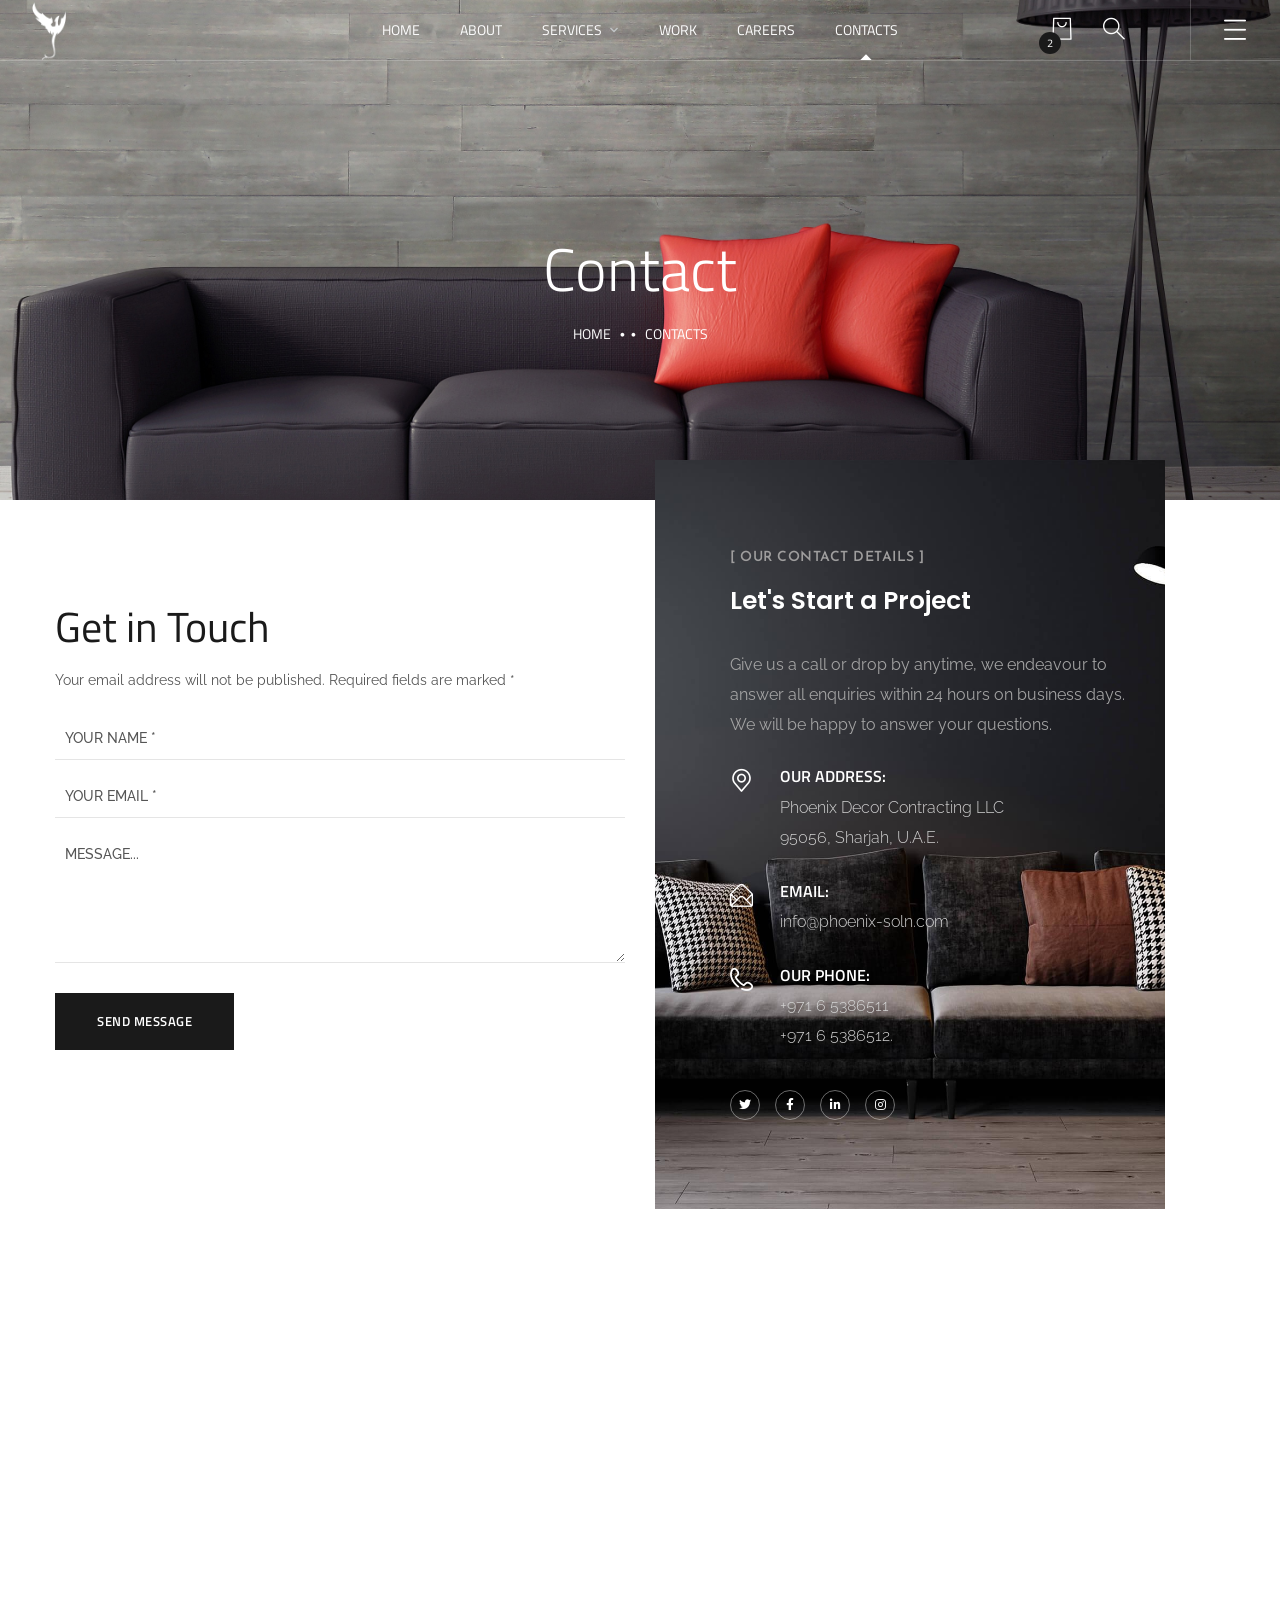
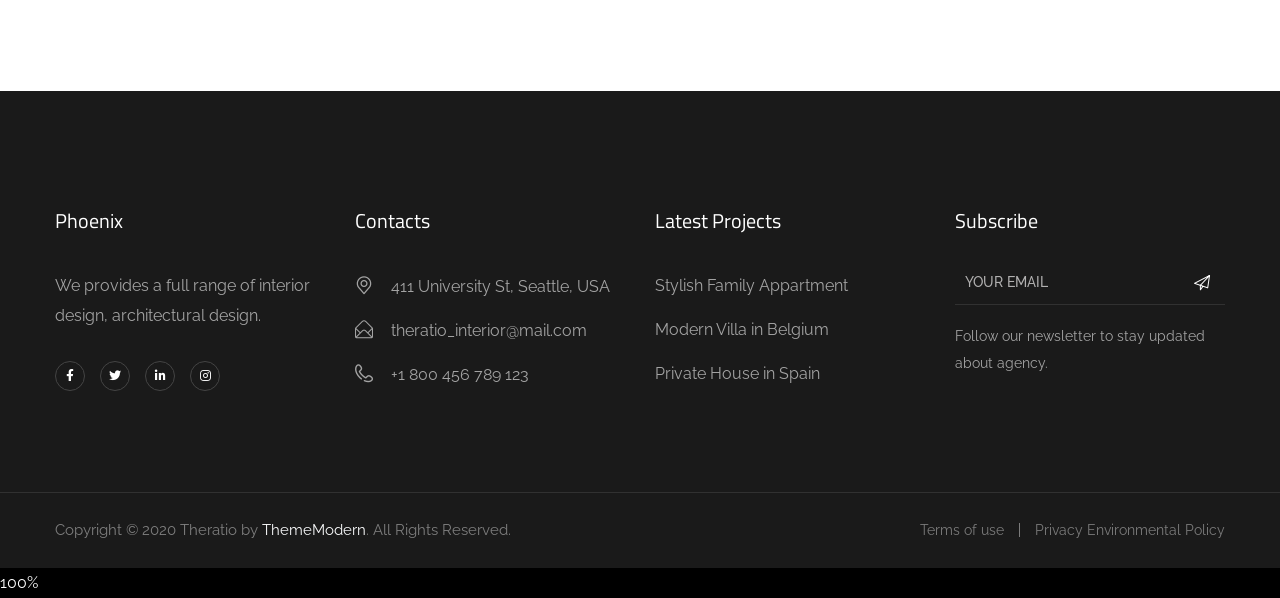
==== commit 47fd50bf: "commit" ====
--- a/contact.html
+++ b/contact.html
@@ -6,7 +6,7 @@
     <meta http-equiv="X-UA-Compatible" content="IE=edge" />
     <meta name="viewport" content="width=device-width, initial-scale=1, maximum-scale=1" />
     <title>Theratio</title>
-    <link rel="shortcut icon" type="image/x-icon" href="images/favicon.png" />
+    <link rel="shortcut icon" type="image/x-icon" href="images/favicon.ico" />
     <link rel="stylesheet" href="css/bootstrap.min.css" />
     <link rel="stylesheet" href="css/font-awesome.min.css" />
     <link rel="stylesheet" href="css/flaticon.css" />
@@ -15,13 +15,13 @@
     <link rel="stylesheet" href="css/magnific-popup.css" />
     <link rel="stylesheet" href="css/lightgallery.css" />
     <link rel="stylesheet" href="css/woocommerce.css" />
-    <link rel="stylesheet" href="css/royal-preload.css" />
+    <!-- <link rel="stylesheet" href="css/royal-preload.css" /> -->
 
     <link rel="stylesheet" href="style.css" />
 </head>
 
 <body>
-    <div id="royal_preloader"></div>
+    <!-- <div id="royal_preloader"></div> -->
     <div id="page" class="site">
         <header id="site-header" class="site-header header-transparent">
             <!-- Main Header start -->
@@ -33,16 +33,16 @@
                                 <div class="octf-col logo-col no-padding">
                                     <div id="site-logo" class="site-logo">
                                         <a href="index.html">
-                                            <img src="images/logo.svg" alt="Theratio" class="">
+                                            <img src="images/Phoenix-2.png" alt="Theratio" class="">
                                         </a>
                                     </div>
                                 </div>
                                 <div class="octf-col menu-col no-padding">
                                     <nav id="site-navigation" class="main-navigation">
                                         <ul class="menu">
-                                            <li class="menu-item-has-children">
+                                            <li>
                                                 <a href="index.html">Home</a>
-                                                <ul class="sub-menu">
+                                                <!-- <ul class="sub-menu">
                                                     <li><a href="index.html">Main Home</a></li>
                                                     <li><a href="index-2.html">Interior Design</a></li>
                                                     <li><a href="index-3.html">Studio Home</a></li>
@@ -52,10 +52,10 @@
                                                     <li><a href="home-full-screen.html">Home Full Screen</a></li>
                                                     <li><a href="one-page.html">Home One Page</a></li>
                                                     <li><a href="index-sidenav.html">Home with Side Menu</a></li>
-                                                </ul>
+                                                </ul> -->
                                             </li>
-                                            <li class="menu-item-has-children"><a href="#">Pages</a>
-                                                <ul class="sub-menu">
+                                            <li><a href="#">ABOUT</a>
+                                                <!-- <ul class="sub-menu">
                                                     <li><a href="about-us.html">About Us</a></li>
                                                     <li><a href="our-services.html">Our Services</a></li>
                                                     <li><a href="our-team.html">Our Team</a></li>
@@ -74,20 +74,20 @@
                                                     <li><a href="faq.html">FAQS</a></li>
                                                     <li><a href="cooming-soon.html">Coming Soon</a></li>
                                                     <li><a href="404-error.html">404 Error</a></li>
-                                                </ul>
+                                                </ul> -->
                                             </li>
                                             <li class="menu-item-has-children"><a href="#">Services</a>
                                                 <ul class="sub-menu">
-                                                    <li><a href="servcies-detail-1.html">Design & Planning</a></li>
-                                                    <li><a href="servcies-detail-2.html">Exterior Design</a></li>
-                                                    <li><a href="servcies-detail-3.html">Custom Solutions</a></li>
-                                                    <li><a href="servcies-detail-4.html">Furniture & Decor</a></li>
-                                                    <li><a href="servcies-detail-5.html">Creating Concept</a></li>
-                                                    <li><a href="servcies-detail-6.html">Author’s Control</a></li>
+                                                    <li><a href="servcies-detail-1.html">Turnkey Solutions</a></li>
+                                                    <li><a href="servcies-detail-2.html">MEP Works</a></li>
+                                                    <li><a href="servcies-detail-3.html">Joinery Works</a></li>
+                                                    <li><a href="servcies-detail-4.html">Aluminium Works</a></li>
+                                                    <li><a href="servcies-detail-5.html">Civil Works</a></li>
+                                                    <li><a href="servcies-detail-6.html">Glass & Gypsum Works</a></li>
                                                 </ul>
                                             </li>
-                                            <li class="menu-item-has-children mega-dropdown"><a href="#">Portfolio</a>
-                                                <ul class="mega-sub-menu">
+                                            <li><a href="#">WORK</a>
+                                                <!-- <ul class="mega-sub-menu">
                                                     <li class="row">
                                                         <ul class="col">
                                                             <li class="menu-title">Portfolio Types</li>
@@ -124,16 +124,16 @@
                                                             <li><a href="background-solid.html">Background Solid</a></li>
                                                             <li><a href="hidden-1.html">Hidden 1</a></li>
                                                             <li><a href="hidden-2.html">Hidden 2</a></li>
-                                                        </ul>
-                                                    </li>
-                                                </ul>
+                                                        </ul> -->
+                                                    <!-- </li>
+                                                </ul> -->
                                             </li>
-                                            <li class="menu-item-has-children"><a href="blog.html">Blog</a>
-                                                <ul class="sub-menu">
+                                            <li ><a href="blog.html">CAREERS</a>
+                                                <!-- <ul class="sub-menu">
                                                     <li><a href="blog.html">Blog Listing</a></li>
                                                     <li><a href="blog-grid.html">Blog Grid</a></li>
                                                     <li><a href="post.html">Blog Single</a></li>
-                                                </ul>
+                                                </ul> -->
                                             </li>
                                             <li class="current-menu-item"><a href="contact.html">Contacts</a></li>
                                         </ul>
@@ -213,7 +213,7 @@
                             <div class="mlogo_wrapper clearfix">
                                 <div class="mobile_logo">
                                     <a href="index.html">
-                                        <img src="images/logo.svg" alt="Theratio">
+                                        <img src="images/Phoenix-2.png" alt="Theratio">
                                     </a>
                                 </div>
                             </div>
@@ -358,11 +358,11 @@
                 <div class="side-panel-wrap">
                     <div class="the-logo">
                         <a href="index-html">
-                            <img src="images/logo-footer.svg" alt="Theratio">
+                            <img src="images/Phoenix-2.png" alt="Theratio">
                         </a>                    
                     </div>
                     <div class="ot-heading">
-                        <h2 class="main-heading">Our Gallery</h2>
+                        <h2 class="main-heading"></h2>
                     </div>
                     <div class="image-gallery">
                         <div id="gallery-1" class="gallery galleryid-102 gallery-columns-3 gallery-size-thumbnail">
@@ -503,21 +503,23 @@
                                 <i class="ot-flaticon-place"></i>
                                 <div class="info-text">
                                     <h6>OUR ADDRESS:</h6>
-                                    <p>411 University St, Seattle, USA</p>
+                                    <p>Phoenix Decor Contracting LLC</p>
+                                    <p>95056, Sharjah, U.A.E.</p>
                                 </div>
                             </div>
                             <div class="contact-info">
                                 <i class="ot-flaticon-mail"></i>
                                 <div class="info-text">
-                                    <h6>OUR MAILBOX:</h6>
-                                    <p><a href="mailto:theratio_interior@mail.com">theratio_interior@mail.com</a></p>
+                                    <h6>EMAIL:</h6>
+                                    <p><a href="mailto:theratio_interior@mail.com">info@phoenix-soln.com</a></p>
                                 </div>
                             </div>
                             <div class="contact-info">
                                 <i class="ot-flaticon-phone-call"></i>
                                 <div class="info-text">
                                     <h6>OUR PHONE:</h6>
-                                    <p><a href="tel:+1 800 456 789 123">+1 800 456 789 123</a></p>
+                                    <p><a href="tel:+971 6 5386511">+971 6 5386511</a></p>
+                                    <p><a href="tel:+971 6 5386512.">+971 6 5386512.</a></p>
                                 </div>
                             </div>
                             <div class="list-social">
@@ -535,7 +537,7 @@
         </section>
         <div class="contact-map">
             <div class="map">
-                <iframe src="https://www.google.com/maps/embed?pb=!1m18!1m12!1m3!1d86077.66255184308!2d-122.40402224079803!3d47.60810999586645!2m3!1f0!2f0!3f0!3m2!1i1024!2i768!4f13.1!3m3!1m2!1s0x54906ab3f905c4b1%3A0x96bf575ff75ab1aa!2s411%20University%20St%2C%20Seattle%2C%20WA%2098101%2C%20Hoa%20K%E1%BB%B3!5e0!3m2!1svi!2s!4v1584084043716!5m2!1svi!2s" height="522" style="border:0;" allowfullscreen="" aria-hidden="false" tabindex="0"></iframe>
+                <iframe src="https://www.google.com/maps/embed?pb=!1m18!1m12!1m3!1d3607.3733977261845!2d55.4326575500469!3d25.291655833990188!2m3!1f0!2f0!3f0!3m2!1i1024!2i768!4f13.1!3m3!1m2!1s0x3e5f5eda55555531%3A0x768ce04608e2b906!2sPhoenix%20Decor%20Cont.%20LLC%20(Glass%20Factory)!5e0!3m2!1sen!2sin!4v1664877507461!5m2!1sen!2sin" width="600" height="450" style="border:0;" allowfullscreen="" loading="lazy" referrerpolicy="no-referrer-when-downgrade"></iframe>
             </div>
         </div>
 
@@ -544,7 +546,8 @@
             <div class="row">
                 <div class="col-xl-3 col-lg-6 col-md-6 col-sm-12 mb-4 mb-xl-0">
                     <div class="widget-footer">
-                        <img src="images/logo-footer.svg" class="footer-logo" alt="">
+                        <!-- <img src="images/logo-footer.svg" class="footer-logo" alt=""> -->
+                        <h6>Phoenix</h6>
                         <p>We provides a full range of interior design, architectural design.</p>
                         <div class="footer-social list-social">
                             <ul>
@@ -635,7 +638,7 @@
     <script src="js/scripts.js"></script>
     <script src="js/contact.js"></script>
     <script src="js/royal_preloader.min.js"></script>
-    <script>
+    <!-- <script>
         window.jQuery = window.$ = jQuery;  
         (function($) { "use strict";
             //Preloader
@@ -644,6 +647,6 @@
                 background     :   '#1a1a1a',
             });
         })(jQuery);
-    </script>  
+    </script>   -->
 </body>
 </html>
--- a/style.css
+++ b/style.css
@@ -48,7 +48,7 @@
 @import url('https://fonts.googleapis.com/css?family=Raleway:300,300i,400,400i,500,500i,600,600i,700,700i,800,800i,900,900i');
 @import url('https://fonts.googleapis.com/css?family=Titillium Web:200,300,300i,400,400i,600,600i,700,700i,900');
 @import url('https://fonts.googleapis.com/css?family=Josefin Sans:300,300i,400,400i,500,500i,600,600i,700,700i');
-
+@import url('https://fonts.googleapis.com/css2?family=Poppins:wght@100;200;300;600&display=swap');
 html {
   overflow-x: hidden;
   line-height: 1.15;
@@ -56,12 +56,46 @@
   -webkit-text-size-adjust: 100%;
   /* 2 */
 }
+.icons-1{
+  height:80px;
+  width: 80px;
+}
+#phoenix{
+  color: white;
+  font-size:20px;
+  position: relative;
+  top: 10px;
+  left: -10px;
+}
 
 /* Sections
 	 ========================================================================== */
 /**
  * Remove the margin in all browsers.
  */
+
+/* Center the loader */
+#load{
+  position: fixed;
+  top: 0;
+  left: 0;
+  right: 0;
+  bottom: 0;
+  background-color:black;
+  z-index: 999999999;
+}
+#status{
+  width: 100%;
+  height: 100%;
+  position: absolute;
+  left: 0%;
+  top: 0%;
+  background-image: url('images/ok3.gif');
+  background-repeat: no-repeat;
+  background-position: center;
+  background-size: 40%;
+}
+
 body {
   margin: 0;
 }
@@ -72,6 +106,16 @@
 }
 .abouttext{
   line-height:1.5rem;
+  text-align:left;
+  font-size: 15px;
+}
+
+.popin{
+  font-family: 'Poppins','sans-serif';
+}
+.main-heading{
+  font-family: 'Poppins','sans-serif';
+  font-weight: 600;
 }
 
 /* Grouping content
@@ -1391,7 +1435,7 @@
 }
 
 #site-logo img {
-  height: 70px;
+  height: 60px;
 }
 #site-logo img.logo-static {
   display: block;
@@ -7121,10 +7165,10 @@
 }
 /* Custom Side panel */
 .side-panel-block .the-logo {
-  margin: 10px 0 40px 0;
+  margin: 10px 0 20px -40px;
 }
 .side-panel-block .the-logo img {
-  width: 175px;
+  width: 130px;
 }
 .side-panel-block .ot-heading h2 {
     color: #FFF;
@@ -7245,7 +7289,7 @@
   background-image: url('https://via.placeholder.com/1920x500.png');
 }
 .page-header-contact {
-  background-image: url('https://via.placeholder.com/1920x500.png');
+  background-image: url('images/contact2.jpg');
 }
 .pheader-service-detail1 {
   background-image: url('https://via.placeholder.com/1920x500.png');
@@ -7300,7 +7344,7 @@
 .contact-right {
     padding-left: 75px;
     padding-right: 40px;
-    background-image: url('https://via.placeholder.com/510x680.png');
+    background-image: url('images/homenew3.jpg');
     background-position: center center;
     background-repeat: no-repeat;
     background-size: cover;
@@ -7312,6 +7356,7 @@
 }
 .contact-right h2 {
     color: #fff;
+    font-size: 25px;
 }
 .contact-right > p {
     margin-bottom: 25px;
@@ -9502,7 +9547,9 @@
     height: 400px;
     width: 400px;
     border-radius: 50%;
-    background-color: gainsboro;
+    text-align: center;
+    
+    background-position: center;
   }
   .client-1 .container-fluid {
       padding-right: 140px;
@@ -9512,6 +9559,13 @@
       margin: 0 -320px 0 0;
       padding: 0 0 0 30px;
   }
+  .skill-img-2 {
+    margin: 0 -20px 0 0;
+    padding: 0 0 0 30px;
+    
+
+}
+
   .team-1 {
       padding-bottom: 86px;
   }
